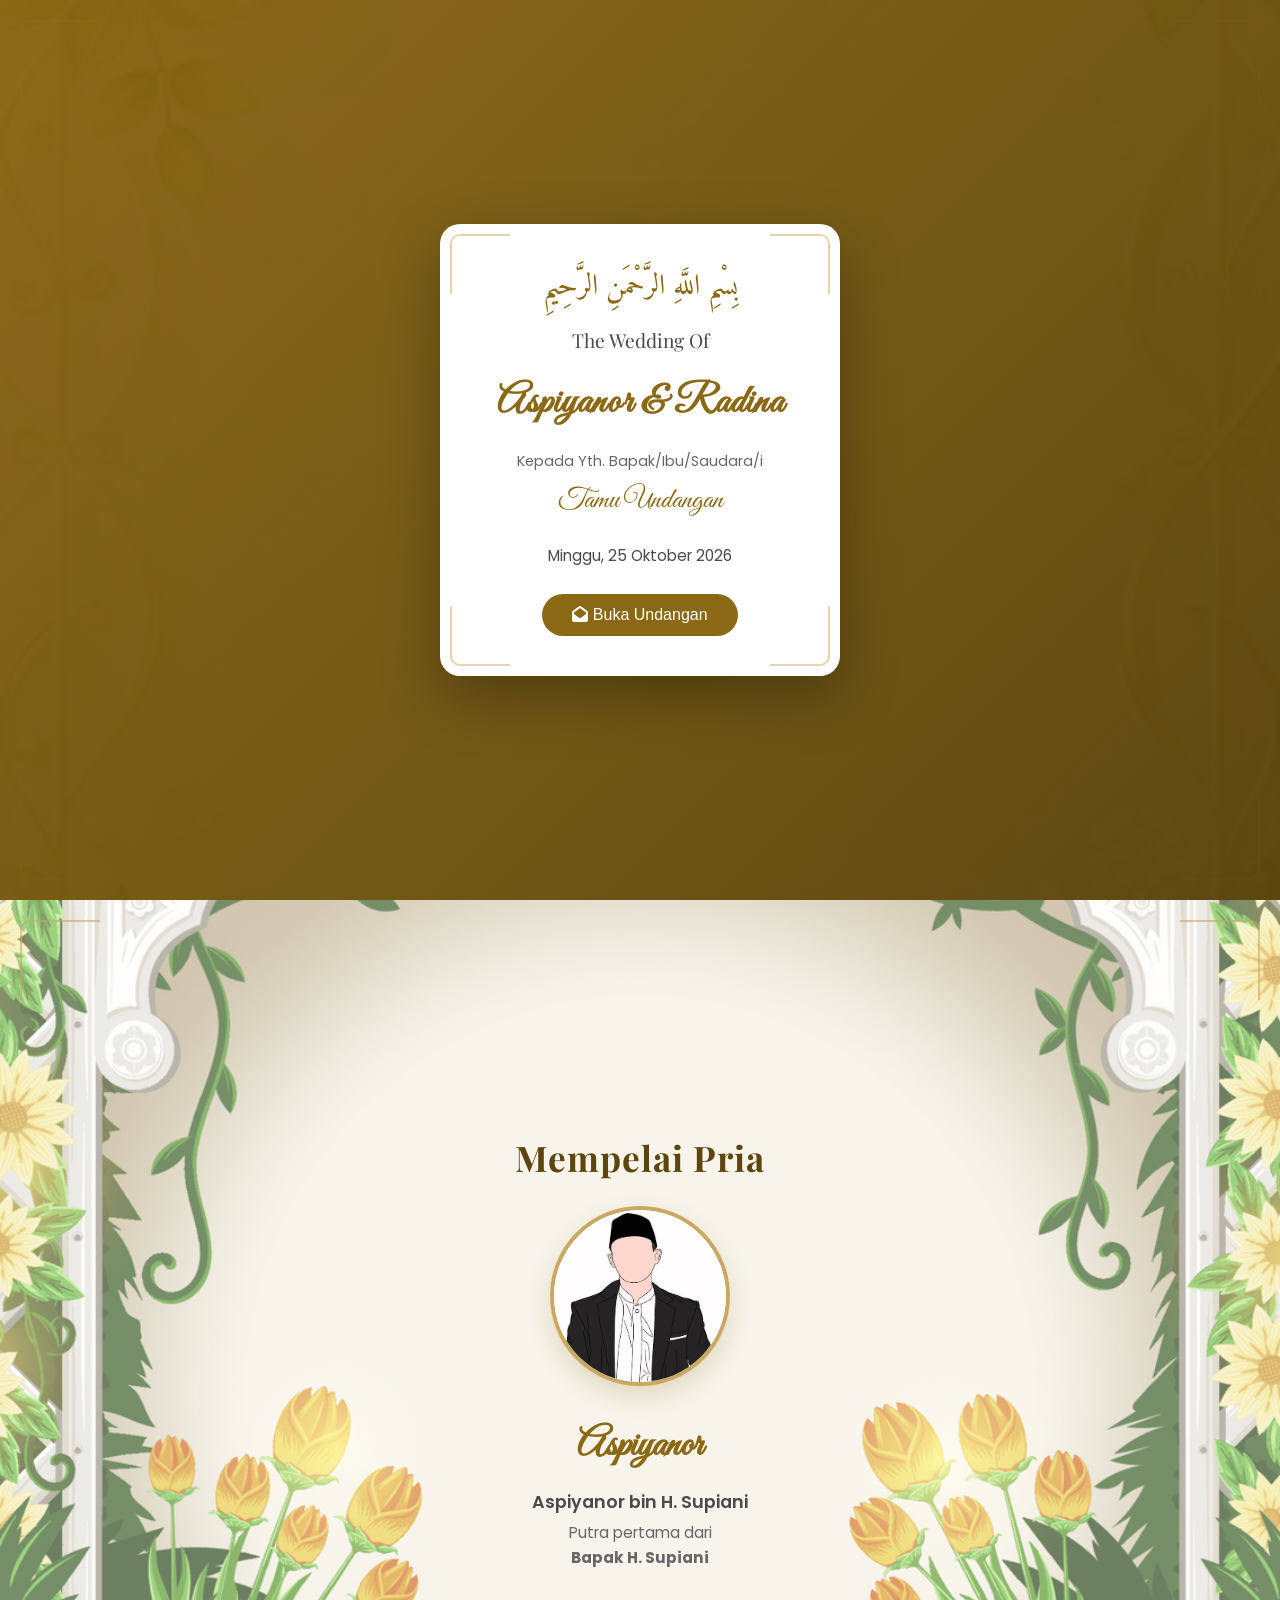
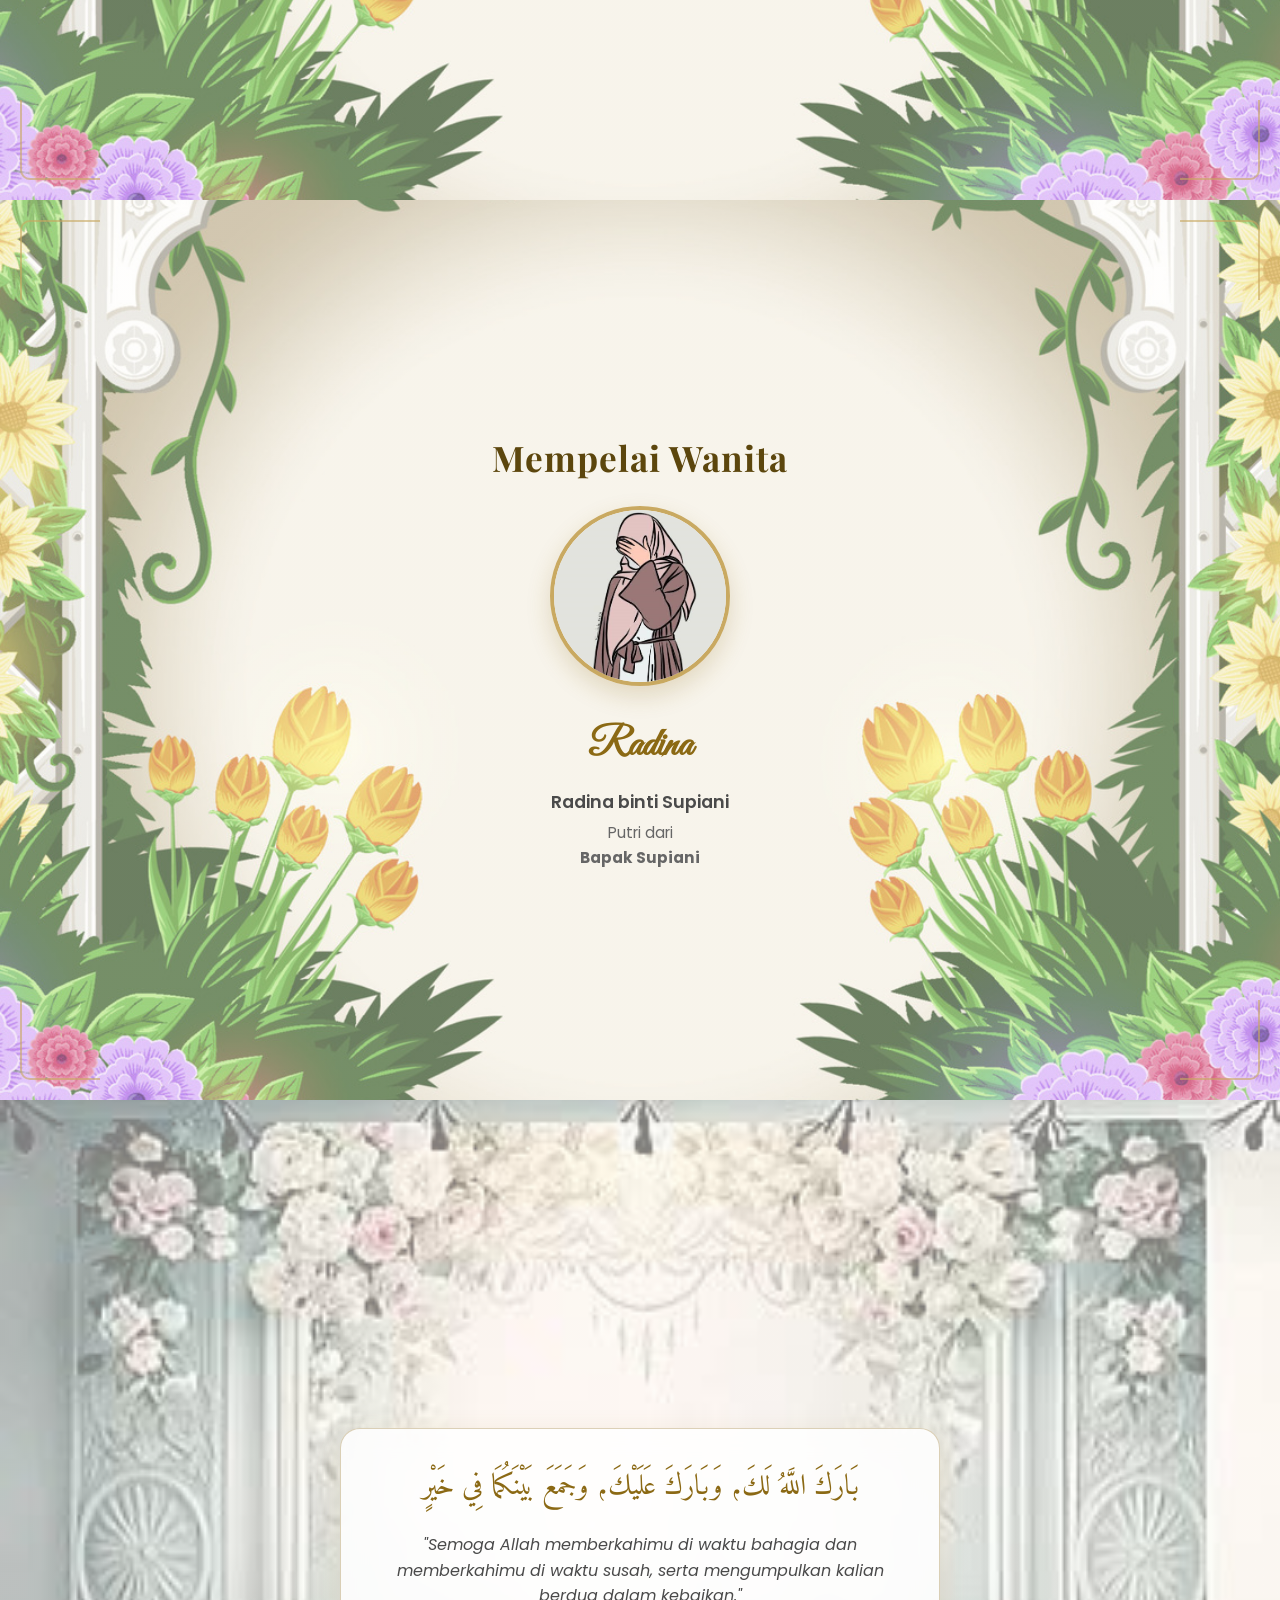
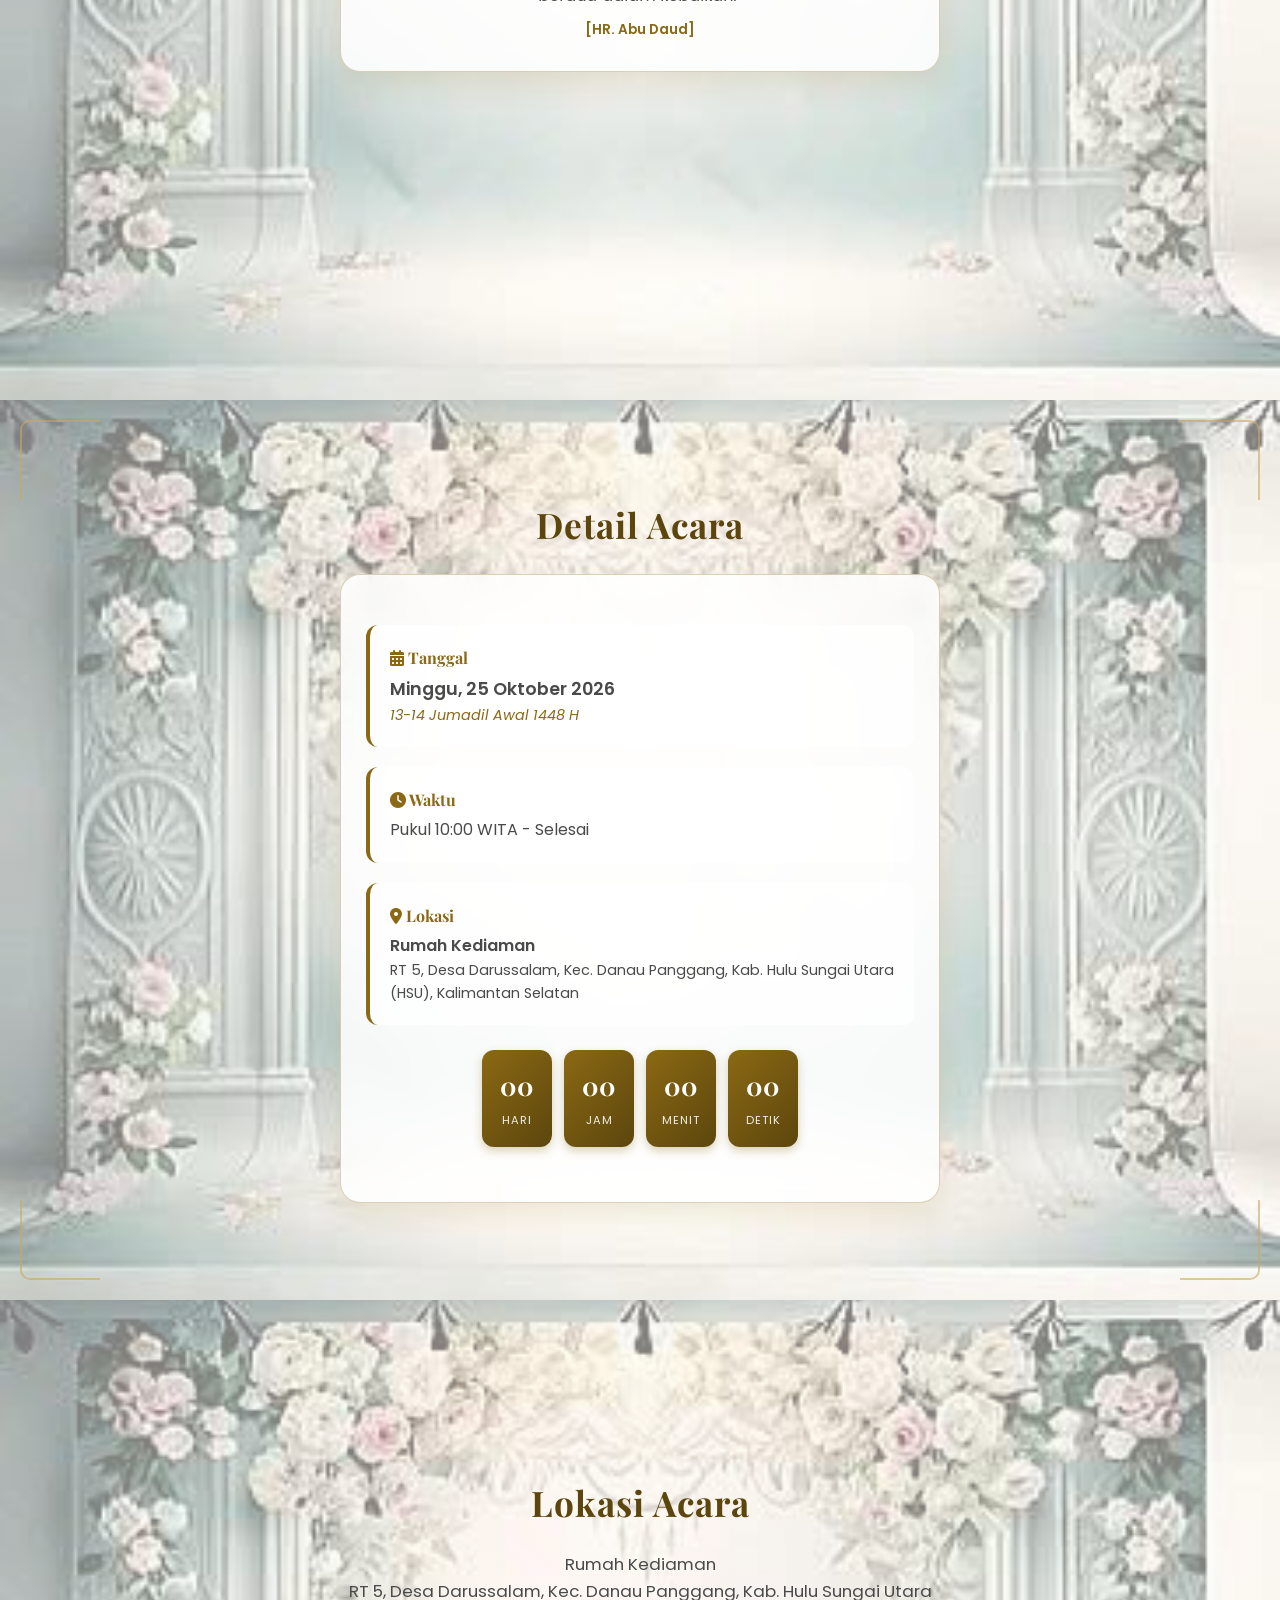
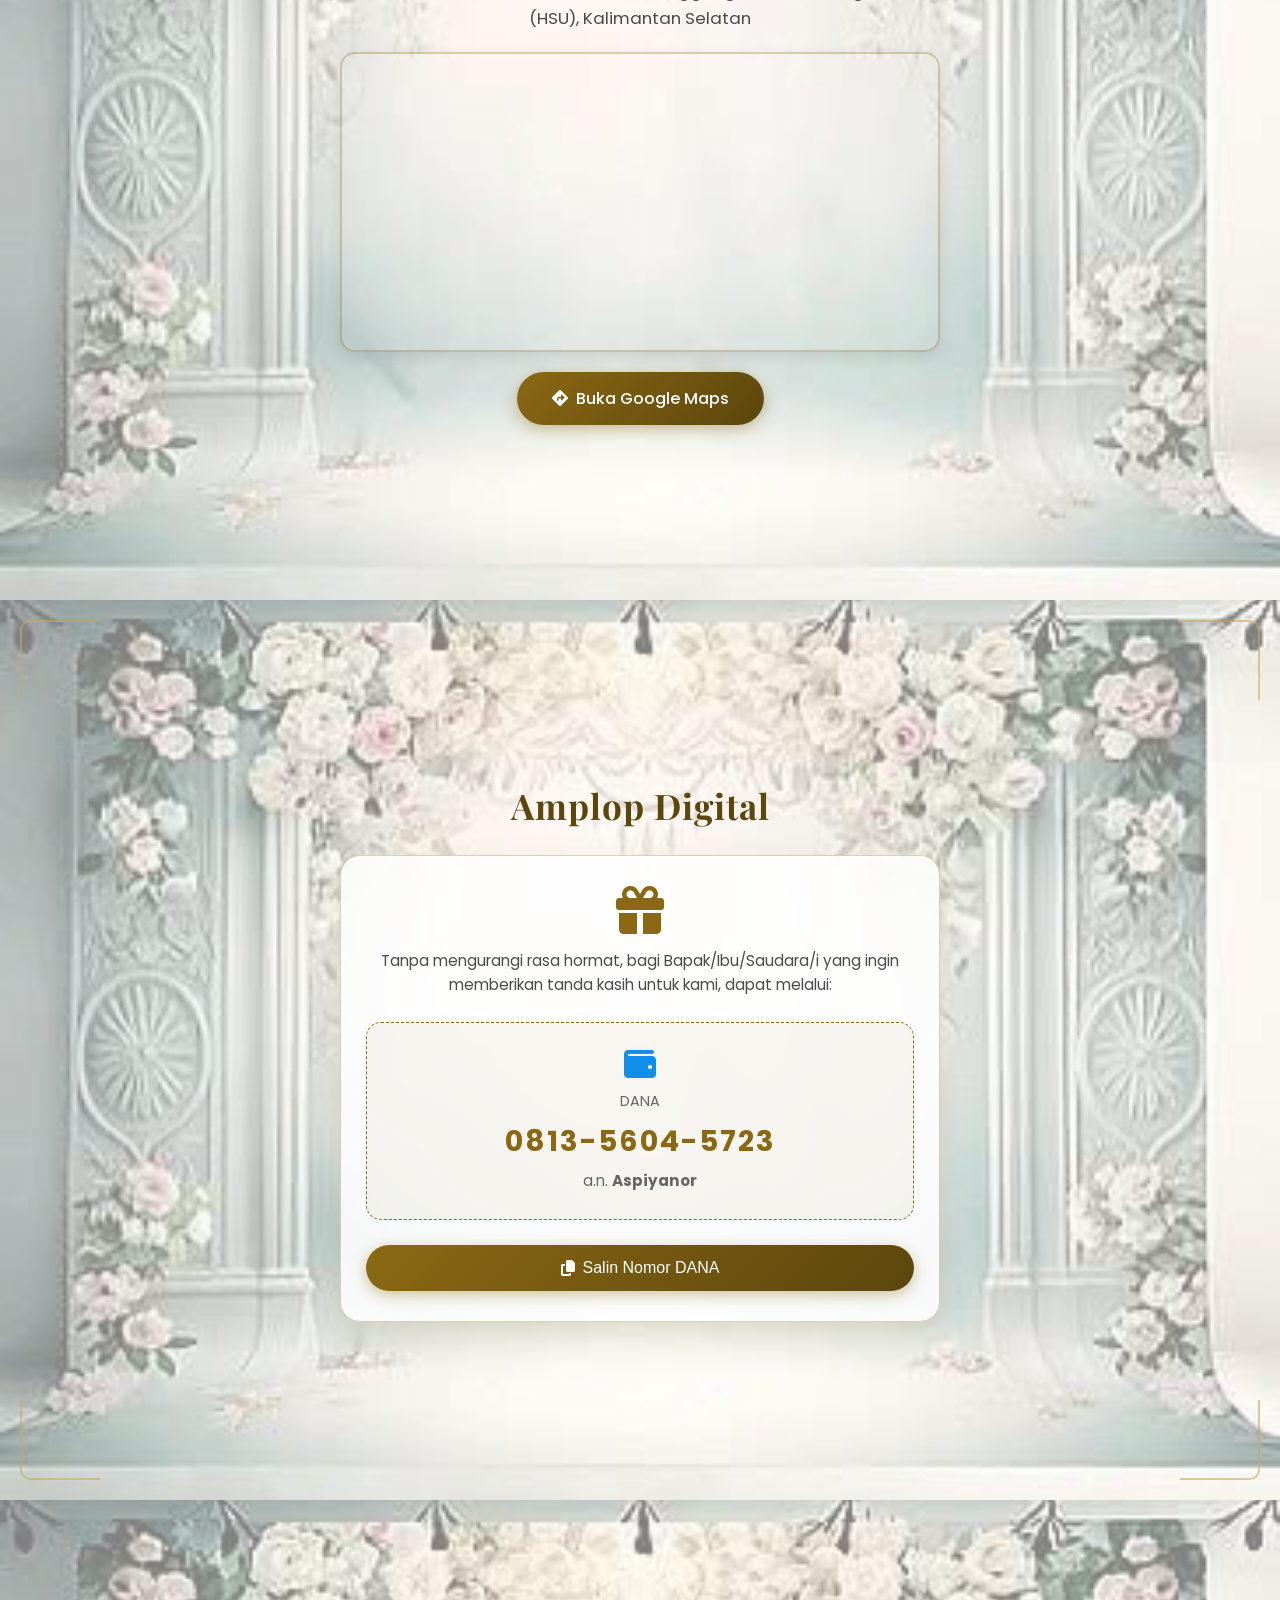
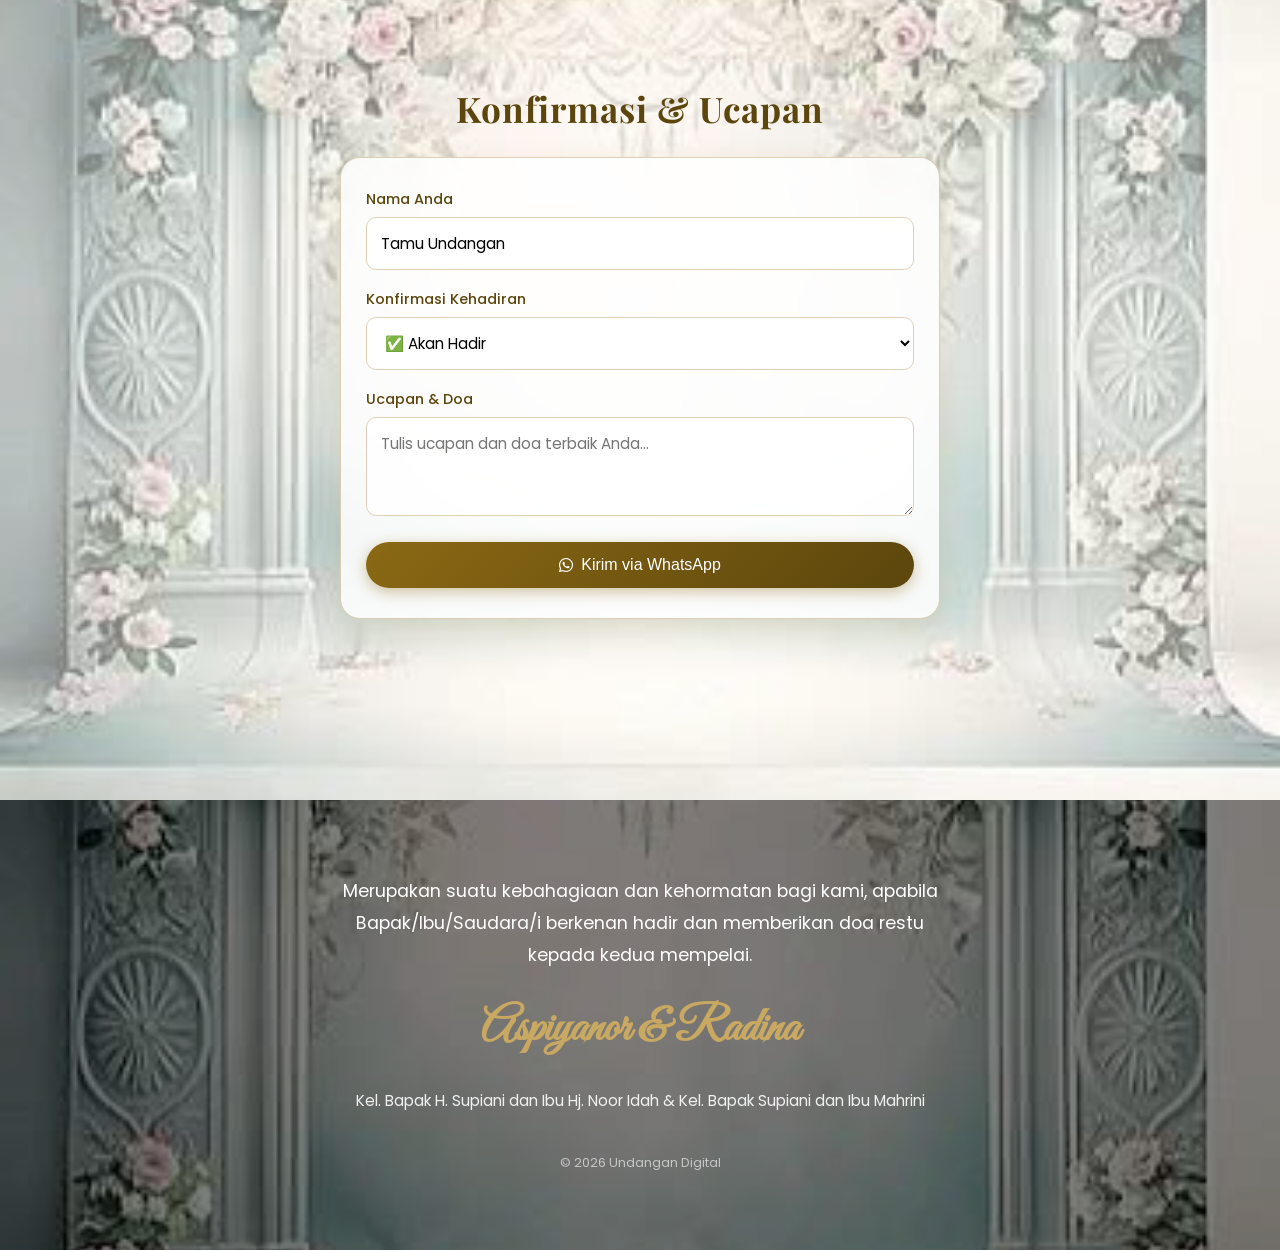
==== index.html @ f8cc0f0d "Update index.html" ====
<!DOCTYPE html>
<html lang="id" class="notranslate" translate="no">
<head>
    <meta charset="UTF-8">
    <meta http-equiv="X-UA-Compatible" content="IE=edge">
    <meta name="viewport" content="width=device-width, initial-scale=1.0, maximum-scale=1.0, user-scalable=0">
    <meta name="color-scheme" content="light only">
    <meta name="format-detection" content="telephone=no">
    <meta name="google" content="notranslate"/>
    <meta name="robots" content="noindex">
    
    <title>Undangan Pernikahan Aspiyanor & Radina</title>
    <meta name="title" content="Undangan Pernikahan Aspiyanor & Radina">
    <meta name="description" content="Tanpa Mengurangi Rasa Hormat. Kami Bermaksud Mengundang Bapak/Ibu/Saudara/i, Pada Acara Pernikahan Kami">
    
    <link rel="preconnect" href="https://fonts.googleapis.com">
    <link rel="preconnect" href="https://fonts.gstatic.com" crossorigin>
    <link href="https://fonts.googleapis.com/css2?family=Great+Vibes&family=Playfair+Display:wght@400;600;700&family=Poppins:wght@300;400;500;600&family=Amiri:wght@400;700&display=swap" rel="stylesheet">
    <link rel="stylesheet" href="https://cdnjs.cloudflare.com/ajax/libs/font-awesome/6.4.0/css/all.min.css">
    <link rel="stylesheet" href="https://cdnjs.cloudflare.com/ajax/libs/animate.css/4.1.1/animate.min.css">

    <style>
        :root {
            --primary: #8B6914; --primary-light: #C9A961; --primary-dark: #5C460D;
            --bg-color: #FDFBF7; --text-color: #4a4a4a; --white: #ffffff;
            --glass-bg: rgba(255, 255, 255, 0.85); --border-gold: rgba(139, 105, 20, 0.3);
            --shadow-md: 0 10px 30px rgba(139, 105, 20, 0.15);
            --font-base: "Poppins", sans-serif; --font-accent: "Great Vibes", cursive;
            --font-heading: "Playfair Display", serif; --font-arabic: "Amiri", serif;
        }

        * { margin: 0; padding: 0; box-sizing: border-box; -webkit-tap-highlight-color: transparent; }
        html { scroll-behavior: smooth; scroll-snap-type: y mandatory; overflow-y: scroll; }
        body { font-family: var(--font-base); color: var(--text-color); background-color: var(--bg-color); line-height: 1.6; overflow-x: hidden; }

        /* Loader */
        #loader { position: fixed; inset: 0; background: var(--bg-color); z-index: 99999; display: flex; justify-content: center; align-items: center; flex-direction: column; transition: opacity 0.5s ease, visibility 0.5s ease; }
        .spinner { width: 50px; height: 50px; border: 3px solid var(--primary-light); border-top-color: var(--primary); border-radius: 50%; animation: spin 1s linear infinite; }
        @keyframes spin { 100% { transform: rotate(360deg); } }

        /* Sections */
        section { scroll-snap-align: start; min-height: 100vh; width: 100%; position: relative; display: flex; flex-direction: column; justify-content: center; align-items: center; padding: 60px 20px; background-size: cover; background-position: center; background-repeat: no-repeat; overflow: hidden; }
        .frame-corner { position: absolute; width: 80px; height: 80px; z-index: 1; pointer-events: none; border: 2px solid var(--primary-light); opacity: 0.6; }
        .frame-tl { top: 20px; left: 20px; border-right: none; border-bottom: none; border-radius: 10px 0 0 0; }
        .frame-tr { top: 20px; right: 20px; border-left: none; border-bottom: none; border-radius: 0 10px 0 0; }
        .frame-bl { bottom: 20px; left: 20px; border-right: none; border-top: none; border-radius: 0 0 0 10px; }
        .frame-br { bottom: 20px; right: 20px; border-left: none; border-top: none; border-radius: 0 0 10px 0; }

        .content-wrapper { max-width: 600px; width: 100%; text-align: center; z-index: 2; position: relative; }
        .font-accent { font-family: var(--font-accent); }
        .font-arabic { font-family: var(--font-arabic); direction: rtl; line-height: 2; }
        h1 { font-family: var(--font-accent); font-size: 3.5rem; color: var(--primary); line-height: 1.2; margin: 10px 0; }
        h2 { font-family: var(--font-heading); font-size: 2.2rem; color: var(--primary-dark); margin-bottom: 20px; letter-spacing: 1px; }
        h3 { font-family: var(--font-accent); font-size: 2.5rem; color: var(--primary); margin-bottom: 10px; }

        /* Cover dengan overlay lebih transparan agar background terlihat jelas */
        #cover { 
            background: linear-gradient(rgba(0,0,0,0.4), rgba(0,0,0,0.4)), url('https://images.unsplash.com/photo-1519741497674-611481863552?w=1920') center/cover; 
            color: white; 
        }
        #cover h1 { color: var(--white); text-shadow: 0 4px 15px rgba(0,0,0,0.5); }
        #cover h2 { color: var(--primary-light); }
        
        .guest-box { background: rgba(255,255,255,0.2); backdrop-filter: blur(12px); padding: 25px 20px; border-radius: 15px; border: 1px solid rgba(255,255,255,0.4); margin: 30px auto; max-width: 350px; }
        .guest-name { font-family: var(--font-accent); font-size: 2.2rem; color: var(--primary-light); margin-top: 5px; text-shadow: 0 2px 4px rgba(0,0,0,0.3); }
        .btn-gold { background: linear-gradient(135deg, var(--primary) 0%, var(--primary-dark) 100%); color: white; border: none; padding: 14px 35px; border-radius: 50px; font-size: 1rem; font-weight: 500; cursor: pointer; box-shadow: 0 4px 15px rgba(139,105,20,0.4); transition: all 0.3s ease; display: inline-flex; align-items: center; gap: 8px; }
        .btn-gold:hover { transform: translateY(-3px); box-shadow: 0 8px 25px rgba(139,105,20,0.6); filter: brightness(1.1); }

        .luxury-card { background: var(--glass-bg); backdrop-filter: blur(12px); -webkit-backdrop-filter: blur(12px); border: 1px solid var(--border-gold); border-radius: 20px; box-shadow: var(--shadow-md); padding: 30px 25px; text-align: center; }
        .couple-img { width: 180px; height: 180px; border-radius: 50%; object-fit: cover; border: 4px solid var(--primary-light); margin: 0 auto 20px; box-shadow: 0 10px 25px rgba(139,105,20,0.2); animation: float 6s ease-in-out infinite; }
        @keyframes float { 0%, 100% { transform: translateY(0); } 50% { transform: translateY(-10px); } }

        .event-item { margin: 20px 0; padding: 20px; background: rgba(255,255,255,0.7); border-radius: 12px; border-left: 4px solid var(--primary); text-align: left; }
        .map-container { width: 100%; height: 300px; border-radius: 15px; overflow: hidden; margin: 20px 0; box-shadow: 0 5px 15px rgba(0,0,0,0.1); border: 2px solid var(--border-gold); }
        .map-container iframe { width: 100%; height: 100%; border: 0; }

        .form-group { margin-bottom: 18px; text-align: left; }
        .form-group label { display: block; font-size: 0.9rem; margin-bottom: 6px; font-weight: 500; color: var(--primary-dark); }
        .form-group input, .form-group select, .form-group textarea { width: 100%; padding: 14px; border: 1px solid #e0d0b8; border-radius: 10px; font-family: var(--font-base); font-size: 0.95rem; background: rgba(255,255,255,0.8); transition: all 0.3s; }
        .form-group input:focus, .form-group textarea:focus { outline: none; border-color: var(--primary); box-shadow: 0 0 0 3px rgba(139,105,20,0.15); }
        .form-group input[type="file"] { padding: 10px; background: #f9f9f9; font-size: 0.85rem; }

        .music-btn { position: fixed; bottom: 25px; right: 25px; width: 50px; height: 50px; border-radius: 50%; background: var(--primary); color: white; border: 2px solid var(--primary-light); cursor: pointer; font-size: 20px; box-shadow: 0 4px 15px rgba(0,0,0,0.3); z-index: 100; display: none; align-items: center; justify-content: center; }
        .music-btn.playing { animation: spin 4s linear infinite; }

        .countdown { display: flex; justify-content: center; gap: 12px; margin: 25px 0; flex-wrap: wrap; }
        .countdown-item { background: linear-gradient(135deg, var(--primary) 0%, var(--primary-dark) 100%); color: white; padding: 15px 10px; border-radius: 12px; min-width: 70px; box-shadow: 0 4px 10px rgba(139,105,20,0.3); }
        .countdown-item .number { font-size: 1.6rem; font-weight: 700; display: block; font-family: var(--font-heading); }
        .countdown-item .text { font-size: 0.7rem; text-transform: uppercase; letter-spacing: 1px; opacity: 0.9; }

        /* KARTU UNDANGAN PEMBUKA */
        #invitation-card {
            position: fixed; inset: 0; background: linear-gradient(135deg, rgba(139,105,20,0.95), rgba(92,70,13,0.95));
            z-index: 99998; display: flex; justify-content: center; align-items: center; padding: 20px;
            opacity: 1; transition: opacity 0.8s ease, transform 0.8s ease;
        }
        #invitation-card.hidden { opacity: 0; transform: scale(0.9); pointer-events: none; }
        .card-content {
            background: white; padding: 40px 30px; border-radius: 20px; max-width: 400px; width: 100%;
            box-shadow: 0 20px 60px rgba(0,0,0,0.3); text-align: center; position: relative;
            animation: cardSlideIn 0.8s ease;
        }
        @keyframes cardSlideIn { from { transform: translateY(50px); opacity: 0; } to { transform: translateY(0); opacity: 1; } }
        .card-ornament { position: absolute; width: 60px; height: 60px; border: 2px solid var(--primary-light); opacity: 0.5; }
        .card-ornament.tl { top: 10px; left: 10px; border-right: none; border-bottom: none; border-radius: 10px 0 0 0; }
        .card-ornament.tr { top: 10px; right: 10px; border-left: none; border-bottom: none; border-radius: 0 10px 0 0; }
        .card-ornament.bl { bottom: 10px; left: 10px; border-right: none; border-top: none; border-radius: 0 0 0 10px; }
        .card-ornament.br { bottom: 10px; right: 10px; border-left: none; border-top: none; border-radius: 0 0 10px 0; }
        .card-bismillah { font-family: var(--font-arabic); font-size: 1.8rem; color: var(--primary); margin-bottom: 15px; }
        .card-title { font-family: var(--font-heading); font-size: 1.2rem; color: var(--text-color); margin-bottom: 10px; }
        .card-couple { font-family: var(--font-accent); font-size: 2.5rem; color: var(--primary); margin: 15px 0; }
        .card-guest-label { font-size: 0.9rem; color: #666; margin-bottom: 5px; }
        .card-guest-name { font-family: var(--font-accent); font-size: 1.8rem; color: var(--primary); margin-bottom: 20px; }
        .card-date { font-size: 0.95rem; color: var(--text-color); margin-bottom: 25px; }
        .btn-open-card { background: var(--primary); color: white; border: none; padding: 12px 30px; border-radius: 50px; font-size: 1rem; cursor: pointer; transition: 0.3s; }
        .btn-open-card:hover { background: var(--primary-dark); transform: translateY(-2px); }

        /* ADMIN PANEL STYLES */
        #admin-modal, #admin-login-modal { display: none; position: fixed; inset: 0; background: rgba(0,0,0,0.85); z-index: 100000; justify-content: center; align-items: center; padding: 20px; overflow-y: auto; }
        .admin-box { background: white; padding: 30px; border-radius: 20px; width: 100%; max-width: 500px; box-shadow: 0 20px 60px rgba(0,0,0,0.5); max-height: 90vh; overflow-y: auto; }
        .admin-box h2 { text-align: center; color: var(--primary); margin-bottom: 20px; font-size: 1.8rem; }
        .admin-actions { display: flex; gap: 10px; margin-top: 20px; flex-wrap: wrap; }
        .btn-admin { flex: 1; padding: 12px; border: none; border-radius: 10px; font-weight: 600; cursor: pointer; transition: 0.3s; font-size: 0.9rem; }
        .btn-apply { background: var(--primary); color: white; }
        .btn-apply:hover { background: var(--primary-dark); }
        .btn-generate { background: #3498db; color: white; width: 100%; margin-top: 10px; }
        .btn-generate:hover { background: #2980b9; }
        .btn-close-admin { background: #e74c3c; color: white; }
        #config-output { width: 100%; height: 150px; margin-top: 15px; font-family: monospace; font-size: 0.8rem; background: #f4f4f4; padding: 10px; border-radius: 10px; display: none; border: 1px solid #ddd; }
        .secret-trigger { cursor: pointer; user-select: none; }
        .file-hint { font-size: 0.75rem; color: #e74c3c; margin-top: 3px; display: block; }
        .admin-section-title { font-size: 1.1rem; color: var(--primary); font-weight: 600; margin: 25px 0 15px 0; padding-bottom: 8px; border-bottom: 2px solid var(--primary-light); }

        @media (max-width: 768px) {
            h1 { font-size: 2.8rem; } h2 { font-size: 1.8rem; } .couple-img { width: 150px; height: 150px; } .frame-corner { width: 50px; height: 50px; }
            .card-couple { font-size: 2rem; }
        }
    </style>
</head>
<body>

    <div id="loader"><div class="spinner"></div><p style="margin-top: 15px; font-family: var(--font-heading); color: var(--primary); letter-spacing: 2px;">Loading...</p></div>

    <audio id="bg-music" loop></audio>
    <button id="music-btn" class="music-btn" onclick="toggleMusic()"><i class="fas fa-compact-disc"></i></button>

    <!-- KARTU UNDANGAN PEMBUKA -->
    <div id="invitation-card">
        <div class="card-content">
            <div class="card-ornament tl"></div><div class="card-ornament tr"></div>
            <div class="card-ornament bl"></div><div class="card-ornament br"></div>
            
            <div class="card-bismillah">بِسْمِ اللَّهِ الرَّحْمَنِ الرَّحِيمِ</div>
            <p class="card-title">The Wedding Of</p>
            <h2 class="card-couple" id="card-couple-names">Aspiyanor & Radina</h2>
            <p class="card-guest-label">Kepada Yth. Bapak/Ibu/Saudara/i</p>
            <p class="card-guest-name" id="card-guest-name">Tamu Undangan</p>
            <p class="card-date" id="card-date">Sabtu, 25 Oktober 2026</p>
            <button class="btn-open-card" onclick="openFromCard()">
                <i class="fas fa-envelope-open"></i> Buka Undangan
            </button>
        </div>
    </div>

    <!-- COVER -->
    <section id="cover">
        <div class="frame-corner frame-tl"></div><div class="frame-corner frame-tr"></div>
        <div class="frame-corner frame-bl"></div><div class="frame-corner frame-br"></div>
        <div class="content-wrapper animate__animated animate__fadeIn">
            <div class="font-arabic" style="font-size: 2.2rem; margin-bottom: 15px; color: var(--primary-light);">بِسْمِ اللَّهِ الرَّحْمَنِ الرَّحِيمِ</div>
            <p style="letter-spacing: 3px; font-size: 0.85rem; text-transform: uppercase; opacity: 0.9;">The Wedding Of</p>
            <h1 id="display-couple-names">Aspiyanor & Radina</h1>
            <p style="font-size: 1.1rem; margin: 10px 0; font-family: var(--font-heading);" id="display-date">Sabtu, 25 Oktober 2026</p>
            <div class="guest-box animate__animated animate__fadeInUp animate__delay-1s">
                <p style="font-size: 0.9rem; margin-bottom: 5px; opacity: 0.9;">Kepada Yth. Bapak/Ibu/Saudara/i</p>
                <div id="guest-name" class="guest-name">Tamu Undangan</div>
            </div>
            <button class="btn-gold animate__animated animate__fadeInUp animate__delay-2s" onclick="scrollToContent()">
                <i class="fas fa-arrow-down"></i> Lihat Undangan
            </button>
        </div>
    </section>

    <!-- MEMPELAI PRIA -->
    <section id="section-groom">
        <div class="frame-corner frame-tl"></div><div class="frame-corner frame-tr"></div>
        <div class="frame-corner frame-bl"></div><div class="frame-corner frame-br"></div>
        <div class="content-wrapper animate-on-scroll">
            <h2>Mempelai Pria</h2>
            <img src="" alt="Mempelai Pria" class="couple-img" id="img-groom">
            <h3 id="display-groom-name">Aspiyanor</h3>
            <p style="font-weight: 600; font-size: 1.1rem; margin-bottom: 5px;" id="display-groom-full">Aspiyanor bin H. Supiani</p>
            <p style="font-size: 0.95rem; color: #666;">Putra pertama dari<br><strong id="display-groom-parent">Bapak H. Supiani dan Ibu Hj. Noor Idah</strong></p>
        </div>
    </section>

    <!-- MEMPELAI WANITA -->
    <section id="section-bride">
        <div class="frame-corner frame-tl"></div><div class="frame-corner frame-tr"></div>
        <div class="frame-corner frame-bl"></div><div class="frame-corner frame-br"></div>
        <div class="content-wrapper animate-on-scroll">
            <h2>Mempelai Wanita</h2>
            <img src="" alt="Mempelai Wanita" class="couple-img" id="img-bride">
            <h3 id="display-bride-name">Radina</h3>
            <p style="font-weight: 600; font-size: 1.1rem; margin-bottom: 5px;" id="display-bride-full">Radina binti Supiani</p>
            <p style="font-size: 0.95rem; color: #666;">Putri dari<br><strong id="display-bride-parent">Bapak Supiani dan Ibu Mahrini</strong></p>
        </div>
    </section>

    <!-- DOA -->
    <section id="section-prayer">
        <div class="content-wrapper animate-on-scroll">
            <div class="luxury-card">
                <p class="font-arabic" style="font-size: 1.8rem; color: var(--primary); margin-bottom: 15px;">بَارَكَ اللَّهُ لَكَ، وَبَارَكَ عَلَيْكَ، وَجَمَعَ بَيْنَكُمَا فِي خَيْرٍ</p>
                <p style="font-style: italic; font-size: 1rem; color: var(--text-color); margin-bottom: 10px;">"Semoga Allah memberkahimu di waktu bahagia dan memberkahimu di waktu susah, serta mengumpulkan kalian berdua dalam kebaikan."</p>
                <p style="font-size: 0.85rem; color: var(--primary); font-weight: 600;">[HR. Abu Daud]</p>
            </div>
        </div>
    </section>

    <!-- ACARA -->
    <section id="section-event">
        <div class="frame-corner frame-tl"></div><div class="frame-corner frame-tr"></div>
        <div class="frame-corner frame-bl"></div><div class="frame-corner frame-br"></div>
        <div class="content-wrapper animate-on-scroll">
            <h2>Detail Acara</h2>
            <div class="luxury-card">
                <div class="event-item">
                    <h4 style="color: var(--primary); margin-bottom: 5px; font-family: var(--font-heading);"><i class="fas fa-calendar-alt"></i> Tanggal</h4>
                    <p style="font-weight: 600; font-size: 1.1rem;" id="display-event-date">Sabtu, 25 Oktober 2026</p>
                    <p style="font-style: italic; color: var(--primary); font-size: 0.9rem;" id="display-hijriah">13-14 Jumadil Awal 1448 H</p>
                </div>
                <div class="event-item">
                    <h4 style="color: var(--primary); margin-bottom: 5px; font-family: var(--font-heading);"><i class="fas fa-clock"></i> Waktu</h4>
                    <p id="display-time">Pukul 10:00 WITA - Selesai</p>
                </div>
                <div class="event-item">
                    <h4 style="color: var(--primary); margin-bottom: 5px; font-family: var(--font-heading);"><i class="fas fa-map-marker-alt"></i> Lokasi</h4>
                    <p style="font-weight: 600;" id="display-venue">Rumah Kediaman</p>
                    <p style="font-size: 0.9rem;" id="display-address">RT 5, Desa Darussalam, Kec. Danau Panggang, Kab. Hulu Sungai Utara (HSU), Kalimantan Selatan</p>
                </div>
                <div class="countdown">
                    <div class="countdown-item"><span class="number" id="days">00</span><span class="text">Hari</span></div>
                    <div class="countdown-item"><span class="number" id="hours">00</span><span class="text">Jam</span></div>
                    <div class="countdown-item"><span class="number" id="minutes">00</span><span class="text">Menit</span></div>
                    <div class="countdown-item"><span class="number" id="seconds">00</span><span class="text">Detik</span></div>
                </div>
            </div>
        </div>
    </section>

    <!-- PETA -->
    <section id="section-map">
        <div class="content-wrapper animate-on-scroll">
            <h2>Lokasi Acara</h2>
            <p style="margin-bottom: 20px; font-size: 1.05rem;" id="display-map-text">Kediaman Mempelai Pria<br>Desa Darussalam, Danau Panggang, HSU</p>
            <div class="map-container">
                <iframe id="display-map-frame" src="" allowfullscreen="" loading="lazy"></iframe>
            </div>
            <a href="https://maps.app.goo.gl/ddWAUmVubWNCwYcT6" id="display-map-link" target="_blank" class="btn-gold" style="text-decoration: none;">
                <i class="fas fa-directions"></i> Buka Google Maps
            </a>
        </div>
    </section>

    <!-- AMPLOP DIGITAL -->
    <section id="section-dana">
        <div class="frame-corner frame-tl"></div><div class="frame-corner frame-tr"></div>
        <div class="frame-corner frame-bl"></div><div class="frame-corner frame-br"></div>
        <div class="content-wrapper animate-on-scroll">
            <h2>Amplop Digital</h2>
            <div class="luxury-card">
                <i class="fas fa-gift" style="font-size: 3rem; color: var(--primary); margin-bottom: 15px;"></i>
                <p style="margin-bottom: 25px; font-size: 0.95rem; line-height: 1.6;">
                    Tanpa mengurangi rasa hormat, bagi Bapak/Ibu/Saudara/i yang ingin memberikan tanda kasih untuk kami, dapat melalui:
                </p>
                
                <div style="background: rgba(139, 105, 20, 0.05); padding: 25px 20px; border-radius: 15px; border: 1px dashed var(--primary); margin-bottom: 25px;">
                    <i class="fas fa-wallet" style="font-size: 2rem; color: #118EE9; margin-bottom: 10px;"></i>
                    <p style="font-size: 0.9rem; color: #666; margin-bottom: 5px;">DANA</p>
                    <p style="font-size: 1.8rem; font-weight: 700; color: var(--primary); letter-spacing: 2px; margin-bottom: 5px;" id="display-dana-number">0813-5604-5723</p>
                    <p style="font-size: 0.95rem; color: #666;">a.n. <strong id="display-dana-name">Aspiyanor</strong></p>
                </div>

                <button class="btn-gold" onclick="copyDana()" style="width: 100%; justify-content: center;">
                    <i class="fas fa-copy"></i> Salin Nomor DANA
                </button>
            </div>
        </div>
    </section>

    <!-- RSVP -->
    <section id="section-rsvp">
        <div class="content-wrapper animate-on-scroll">
            <h2>Konfirmasi & Ucapan</h2>
            <form id="rsvp-form" onsubmit="sendToWhatsApp(event)" class="luxury-card" style="text-align: left;">
                <div class="form-group">
                    <label>Nama Anda</label>
                    <input type="text" id="rsvp-name" required placeholder="Tulis nama Anda...">
                </div>
                <div class="form-group">
                    <label>Konfirmasi Kehadiran</label>
                    <select id="rsvp-status" required>
                        <option value="Hadir">✅ Akan Hadir</option>
                        <option value="Tidak Hadir">❌ Maaf, Tidak Bisa Hadir</option>
                        <option value="Masih Ragu">🤔 Masih Ragu-ragu</option>
                    </select>
                </div>
                <div class="form-group">
                    <label>Ucapan & Doa</label>
                    <textarea id="rsvp-message" rows="3" required placeholder="Tulis ucapan dan doa terbaik Anda..."></textarea>
                </div>
                <button type="submit" class="btn-gold" style="width: 100%; justify-content: center; border: none;">
                    <i class="fab fa-whatsapp"></i> Kirim via WhatsApp
                </button>
            </form>
        </div>
    </section>

    <!-- FOOTER -->
    <section id="section-footer" style="color: white; min-height: 50vh;">
        <div class="content-wrapper animate-on-scroll">
            <p style="font-size: 1.1rem; margin-bottom: 20px; line-height: 1.8;">Merupakan suatu kebahagiaan dan kehormatan bagi kami, apabila Bapak/Ibu/Saudara/i berkenan hadir dan memberikan doa restu kepada kedua mempelai.</p>
            <h1 style="color: var(--primary-light); margin: 30px 0; font-size: 3rem;" id="footer-couple">Aspiyanor & Radina</h1>
            <p style="font-size: 0.95rem; opacity: 0.9;">Kel. Bapak H. Supiani dan Ibu Hj. Noor Idah & Kel. Bapak Supiani dan Ibu Mahrini</p>
            <p class="secret-trigger" style="font-size: 0.8rem; opacity: 0.6; margin-top: 40px;" onclick="handleSecretClick()" title="Admin Access">
                &copy; 2026 Undangan Digital
            </p>
        </div>
    </section>

    <!-- ADMIN LOGIN MODAL -->
    <div id="admin-login-modal">
        <div class="admin-box" style="max-width: 400px; text-align: center;">
            <h2><i class="fas fa-lock"></i> Admin Access</h2>
            <p style="margin-bottom: 20px; color: #666;">Masukkan password untuk mengelola undangan</p>
            <div class="form-group" style="text-align: left;">
                <input type="password" id="admin-password-input" placeholder="Password Admin" onkeypress="if(event.key==='Enter') verifyAdminPassword()">
            </div>
            <p id="login-error" style="color: #e74c3c; font-size: 0.9rem; margin-bottom: 15px; min-height: 20px;"></p>
            <div style="display: flex; gap: 10px;">
                <button class="btn-admin btn-apply" style="flex:1;" onclick="verifyAdminPassword()">Masuk</button>
                <button class="btn-admin btn-close-admin" style="flex:1;" onclick="closeAdminLogin()">Batal</button>
            </div>
        </div>
    </div>

    <!-- ADMIN PANEL MODAL -->
    <div id="admin-modal">
        <div class="admin-box">
            <h2><i class="fas fa-cog"></i> Control Panel</h2>
            
            <div class="form-group">
                <label>Nama Mempelai (Contoh: Aspiyanor & Radina)</label>
                <input type="text" id="adm-couple-names">
            </div>
            <div class="form-group">
                <label>Tanggal Acara</label>
                <input type="text" id="adm-date">
            </div>
            <div class="form-group">
                <label>Tanggal Hijriah</label>
                <input type="text" id="adm-hijriah">
            </div>
            <div class="form-group">
                <label>Waktu Acara</label>
                <input type="text" id="adm-time">
            </div>
            <div class="form-group">
                <label>Nama Tempat</label>
                <input type="text" id="adm-venue">
            </div>
            <div class="form-group">
                <label>Alamat Lengkap</label>
                <textarea id="adm-address" rows="2"></textarea>
            </div>
            <div class="form-group">
                <label>Link Google Maps</label>
                <input type="url" id="adm-maps-link" value="https://maps.app.goo.gl/ddWAUmVubWNCwYcT6">
            </div>
            <div class="form-group">
                <label>Nomor DANA (Angka Saja)</label>
                <input type="text" id="adm-dana-number" placeholder="081356045723">
            </div>
            <div class="form-group">
                <label>Atas Nama (Pemilik Rekening)</label>
                <input type="text" id="adm-dana-name" placeholder="Aspiyanor">
            </div>
            <div class="form-group">
                <label>Nomor WhatsApp (Format: 628...)</label>
                <input type="text" id="adm-wa">
            </div>
            
            <!-- UPLOAD MUSIK -->
            <div class="form-group">
                <label>Upload Musik (.mp3, Max 1MB)</label>
                <input type="file" id="adm-music-file" accept="audio/*" onchange="handleFileUpload(this, 'music')">
                <span class="file-hint">*Atau gunakan link URL di bawah jika file besar</span>
                <input type="url" id="adm-music" placeholder="Link URL musik (jika tidak upload)" style="margin-top: 8px;">
            </div>
            
            <!-- UPLOAD FOTO MEMPELAI PRIA -->
            <div class="form-group">
                <label>Upload Foto Mempelai Pria (Max 500KB)</label>
                <input type="file" id="adm-groom-file" accept="image/*" onchange="handleFileUpload(this, 'groom')">
                <span class="file-hint">*Atau gunakan link URL di bawah jika file besar</span>
                <input type="url" id="adm-groom-photo" placeholder="Link URL foto pria" style="margin-top: 8px;">
            </div>
            
            <!-- UPLOAD FOTO MEMPELAI WANITA -->
            <div class="form-group">
                <label>Upload Foto Mempelai Wanita (Max 500KB)</label>
                <input type="file" id="adm-bride-file" accept="image/*" onchange="handleFileUpload(this, 'bride')">
                <span class="file-hint">*Atau gunakan link URL di bawah jika file besar</span>
                <input type="url" id="adm-bride-photo" placeholder="Link URL foto wanita" style="margin-top: 8px;">
            </div>
            
            <!-- UPLOAD 3 BACKGROUND UTAMA -->
            <h3 class="admin-section-title"><i class="fas fa-image"></i> Latar Belakang (3 Foto Utama)</h3>
            <p style="font-size: 0.8rem; color: #666; margin-bottom: 15px;">Upload 3 foto berbeda untuk latar belakang section utama. Overlay dibuat transparan agar foto terlihat jelas.</p>
            
            <div class="form-group">
                <label>📸 Background 1: Cover (Halaman Depan)</label>
                <input type="file" id="adm-bg-cover" accept="image/*" onchange="handleBgUpload(this, 'cover')">
                <span class="file-hint">*Maksimal 500KB. Overlay: 40% gelap agar teks tetap terbaca</span>
                <input type="url" id="adm-bg-cover-url" placeholder="Atau link URL background cover" style="margin-top: 8px;">
            </div>
            
            <div class="form-group">
                <label>📸 Background 2: Mempelai (Pria & Wanita)</label>
                <input type="file" id="adm-bg-couple" accept="image/*" onchange="handleBgUpload(this, 'couple')">
                <span class="file-hint">*Maksimal 500KB. Overlay: 30% terang agar foto mempelai menonjol</span>
                <input type="url" id="adm-bg-couple-url" placeholder="Atau link URL background mempelai" style="margin-top: 8px;">
            </div>
            
            <div class="form-group">
                <label>📸 Background 3: Acara & Lainnya (Doa, Peta, Amplop, Footer)</label>
                <input type="file" id="adm-bg-event" accept="image/*" onchange="handleBgUpload(this, 'event')">
                <span class="file-hint">*Maksimal 500KB. Overlay: 50% untuk keseimbangan</span>
                <input type="url" id="adm-bg-event-url" placeholder="Atau link URL background acara" style="margin-top: 8px;">
            </div>
            
            <div class="form-group">
                <label>Warna Tema Utama (Hex Code)</label>
                <input type="color" id="adm-color" style="height: 50px; padding: 5px;">
            </div>

            <div class="admin-actions">
                <button class="btn-admin btn-apply" onclick="applyAdminSettings()"><i class="fas fa-eye"></i> Terapkan Sementara</button>
                <button class="btn-admin btn-close-admin" onclick="closeAdminPanel()"><i class="fas fa-times"></i> Tutup</button>
            </div>
            
            <button class="btn-admin btn-generate" onclick="generateConfig()"><i class="fas fa-code"></i> Generate Kode Permanen</button>
            <textarea id="config-output" readonly placeholder="Kode konfigurasi akan muncul di sini..."></textarea>
            <button class="btn-admin btn-apply" id="btn-copy-config" style="width: 100%; margin-top: 10px; display: none; background: #27ae60;" onclick="copyConfig()">
                <i class="fas fa-copy"></i> Salin Kode di Atas
            </button>
            <p style="font-size: 0.75rem; color: #666; margin-top: 10px; text-align: center;">
                *Setelah menyalin kode, buka file index.html di GitHub, cari bagian "let CONFIG =", ganti dengan kode baru, lalu Commit.
            </p>
        </div>
    </div>

    <script>
        // ==========================================
        // 1. KONFIGURASI PUSAT
        // ==========================================
        let CONFIG = {
            coupleNames: "Aspiyanor & Radina",
            date: "Minggu, 25 Oktober 2026",
            hijriah: "13-14 Jumadil Awal 1448 H",
            time: "Pukul 10:00 WITA - Selesai",
            venue: "Rumah Kediaman",
            address: "RT 5, Desa Darussalam, Kec. Danau Panggang, Kab. Hulu Sungai Utara (HSU), Kalimantan Selatan",
            mapsLink: "https://maps.app.goo.gl/oLU4BVFMNVk61oJ97",
            mapsEmbed: "https://www.google.com/maps?q=-2.4629993,115.1180295&output=embed",
            "danaNumber": "081356045723",
    "danaName": "Aspiyanor",
    "waNumber": "6281356045723",
    "musicUrl": "[data-uri]",
    "themeColor": "#8b6914",
    "adminPassword": "admin123",
    "groom": {
        "name": "Aspiyanor",
        "full": "Aspiyanor bin H. Supiani",
        "parent": "Bapak H. Supiani",
        "photo": "[data-uri]"
    },
    "bride": {
        "name": "Radina",
        "full": "Radina binti Supiani",
        "parent": "Bapak Supiani",
        "photo": "[data-uri]"
    },
    "backgrounds": {
        "cover": "[data-uri]",
        "couple": "[data-uri]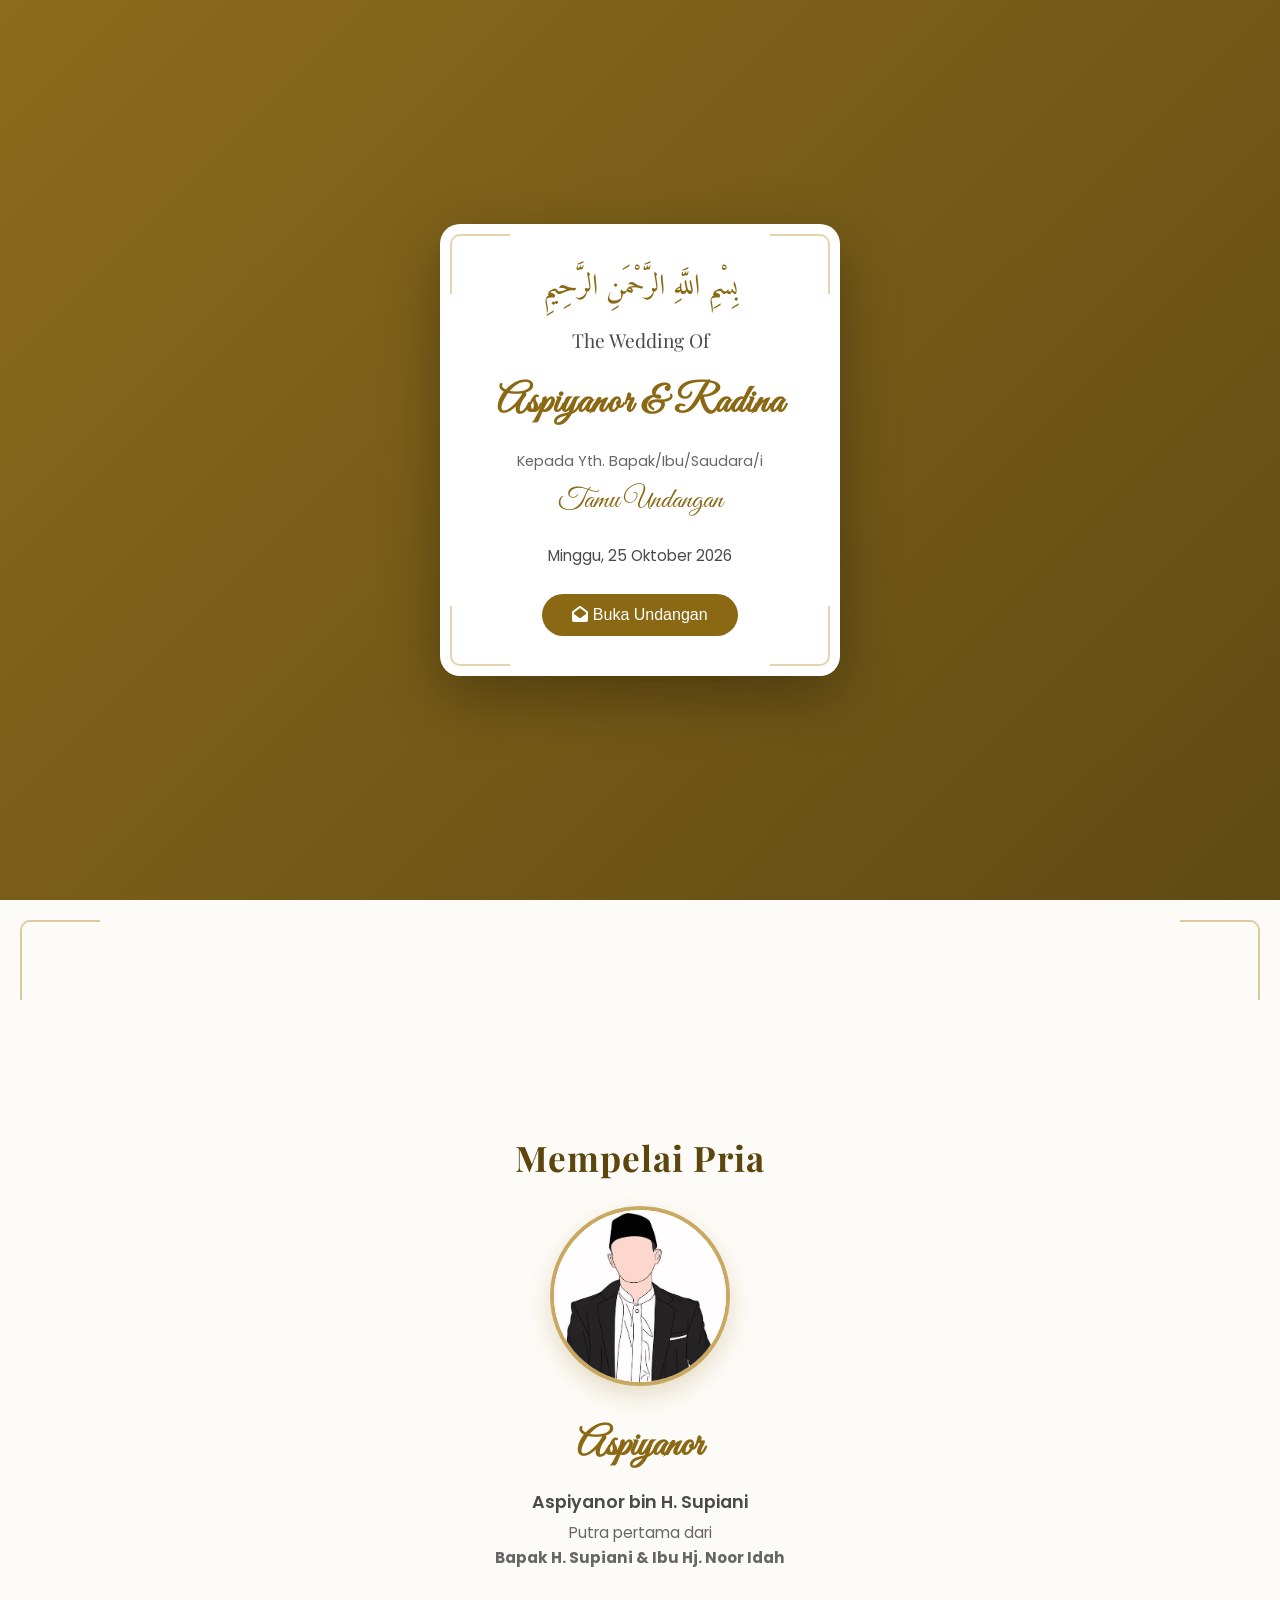
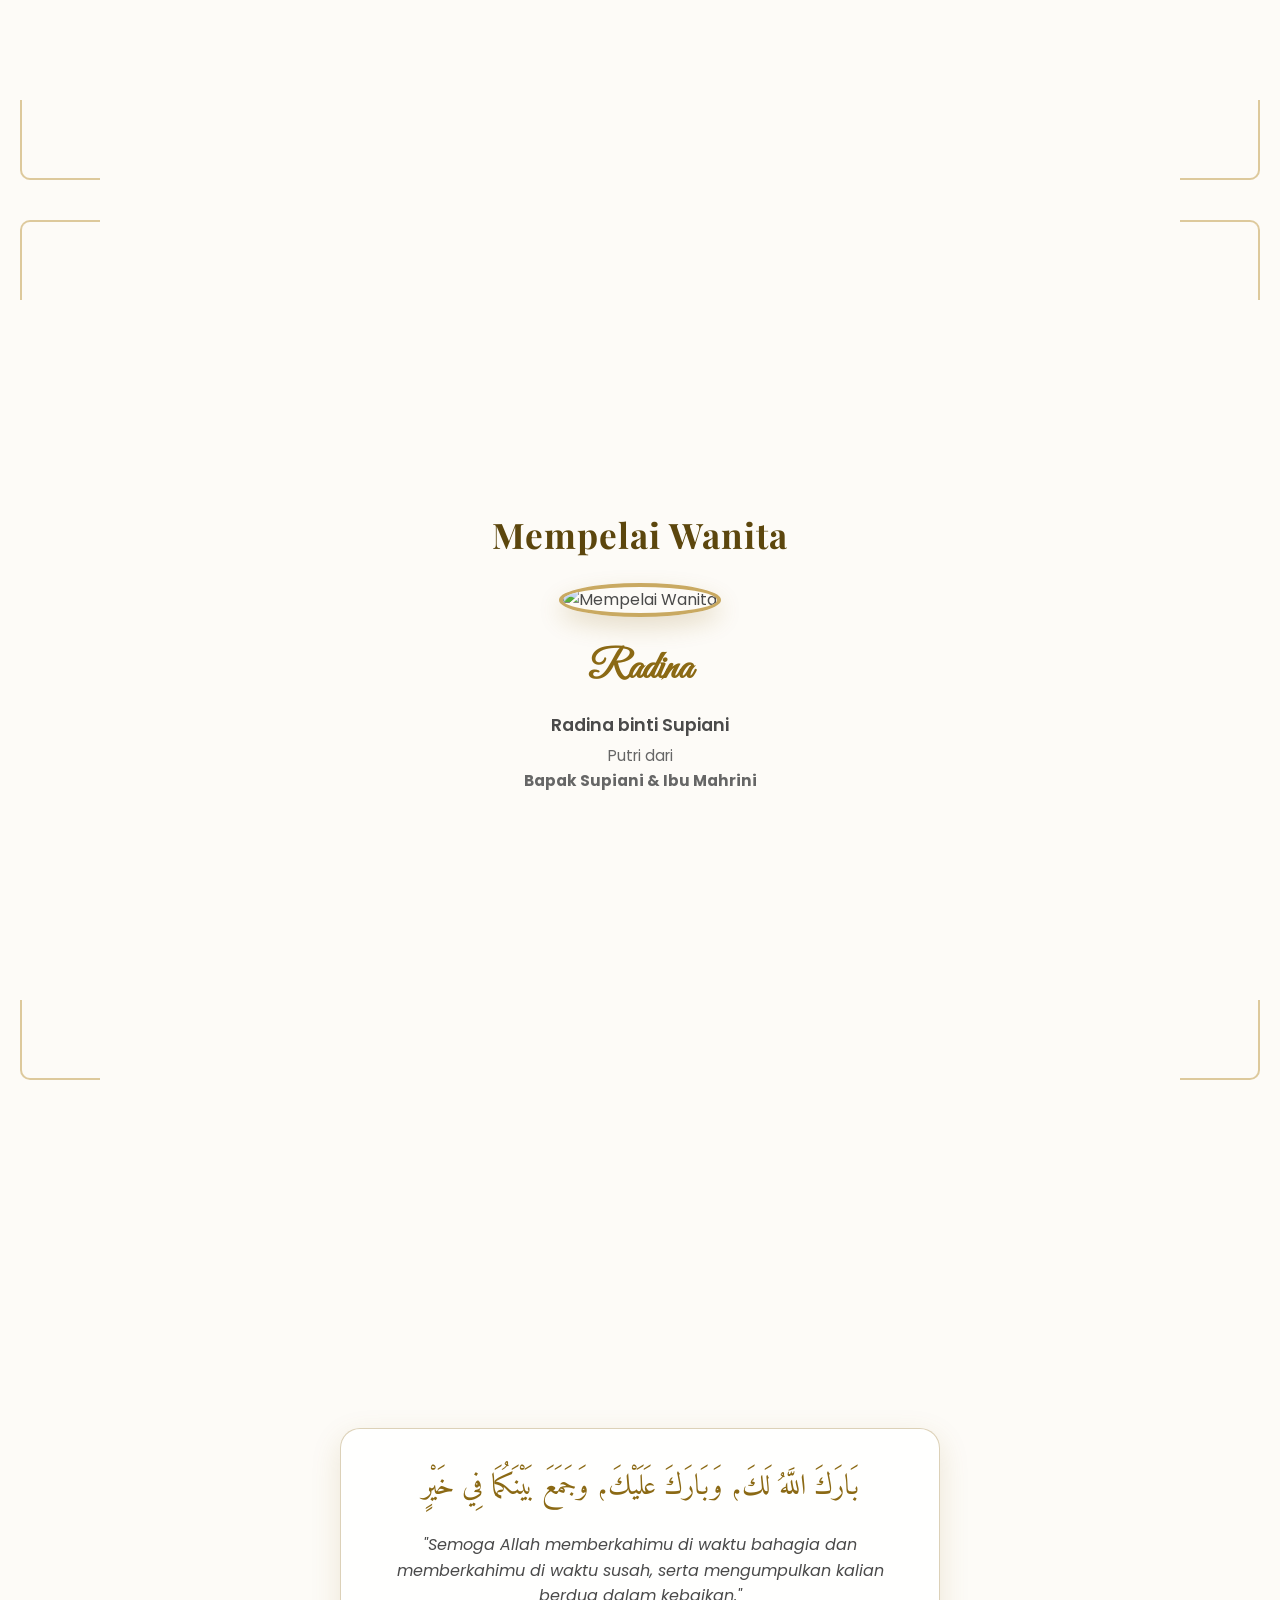
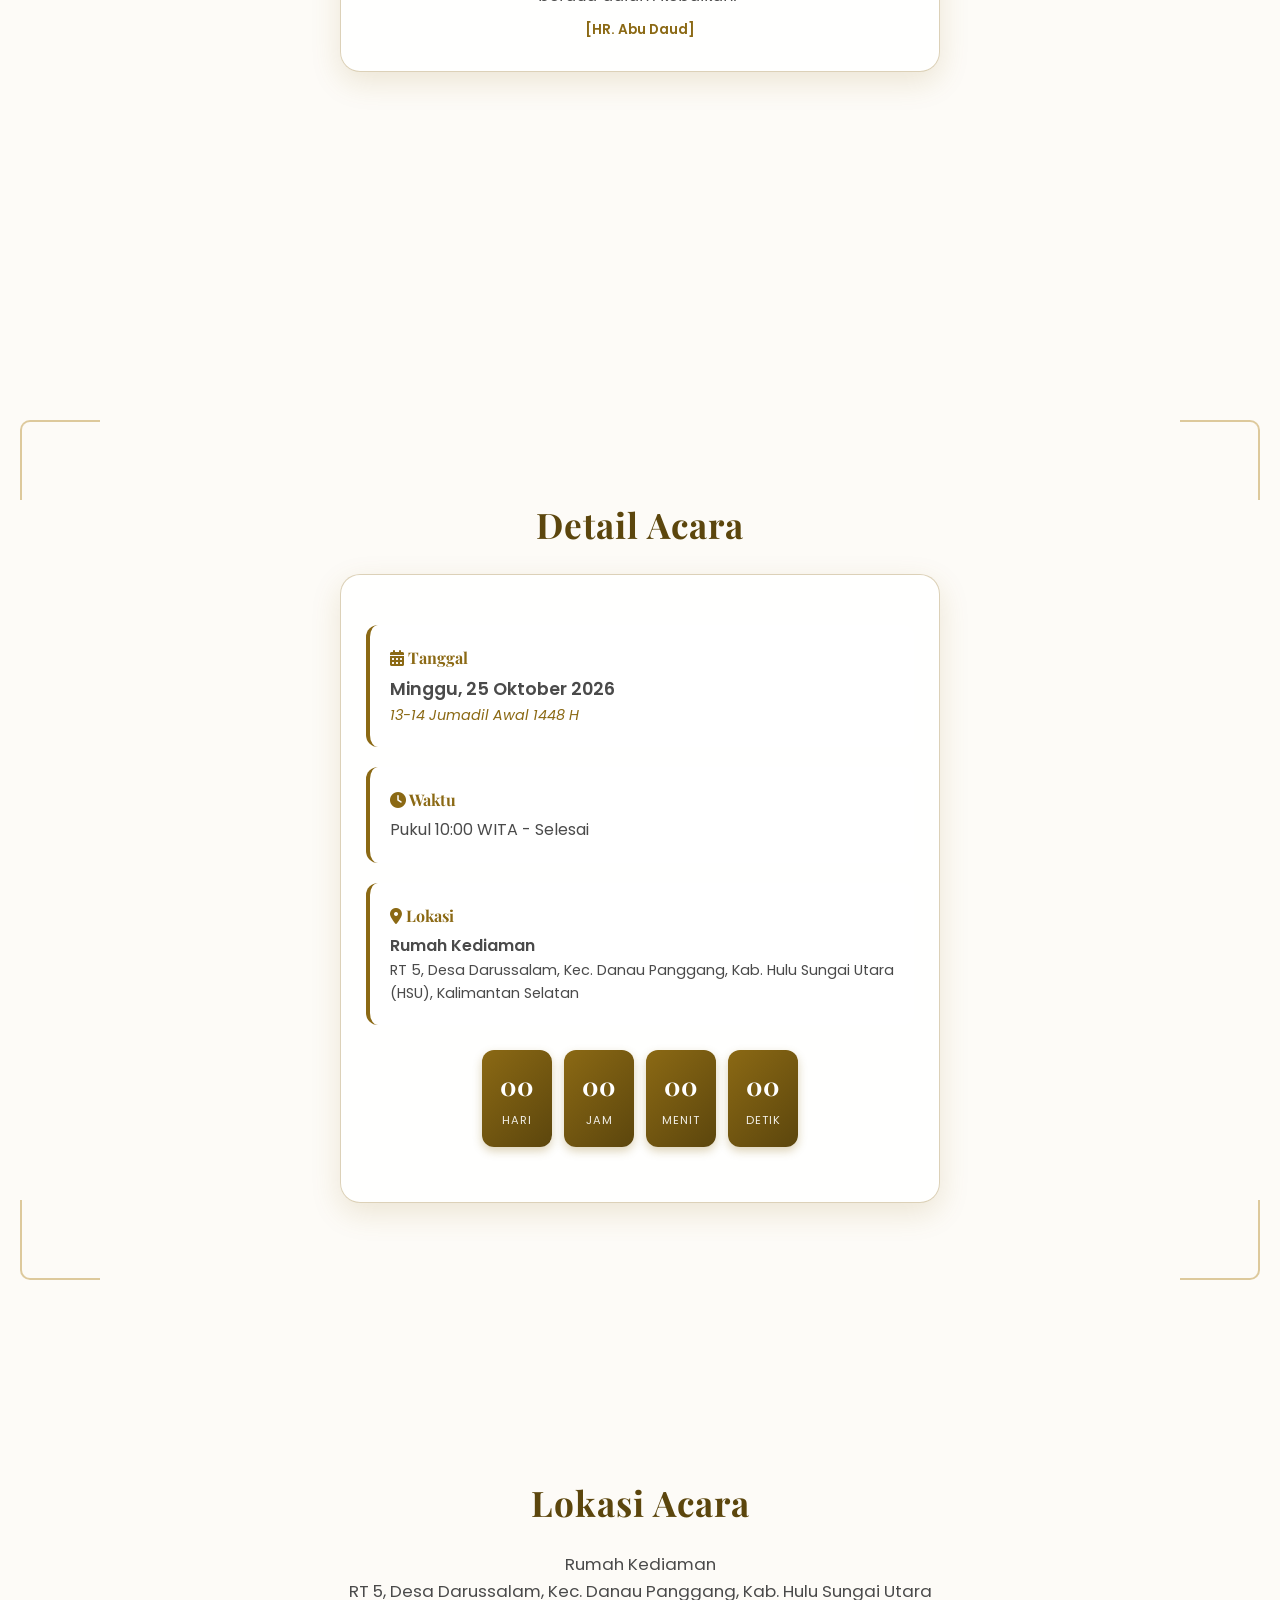
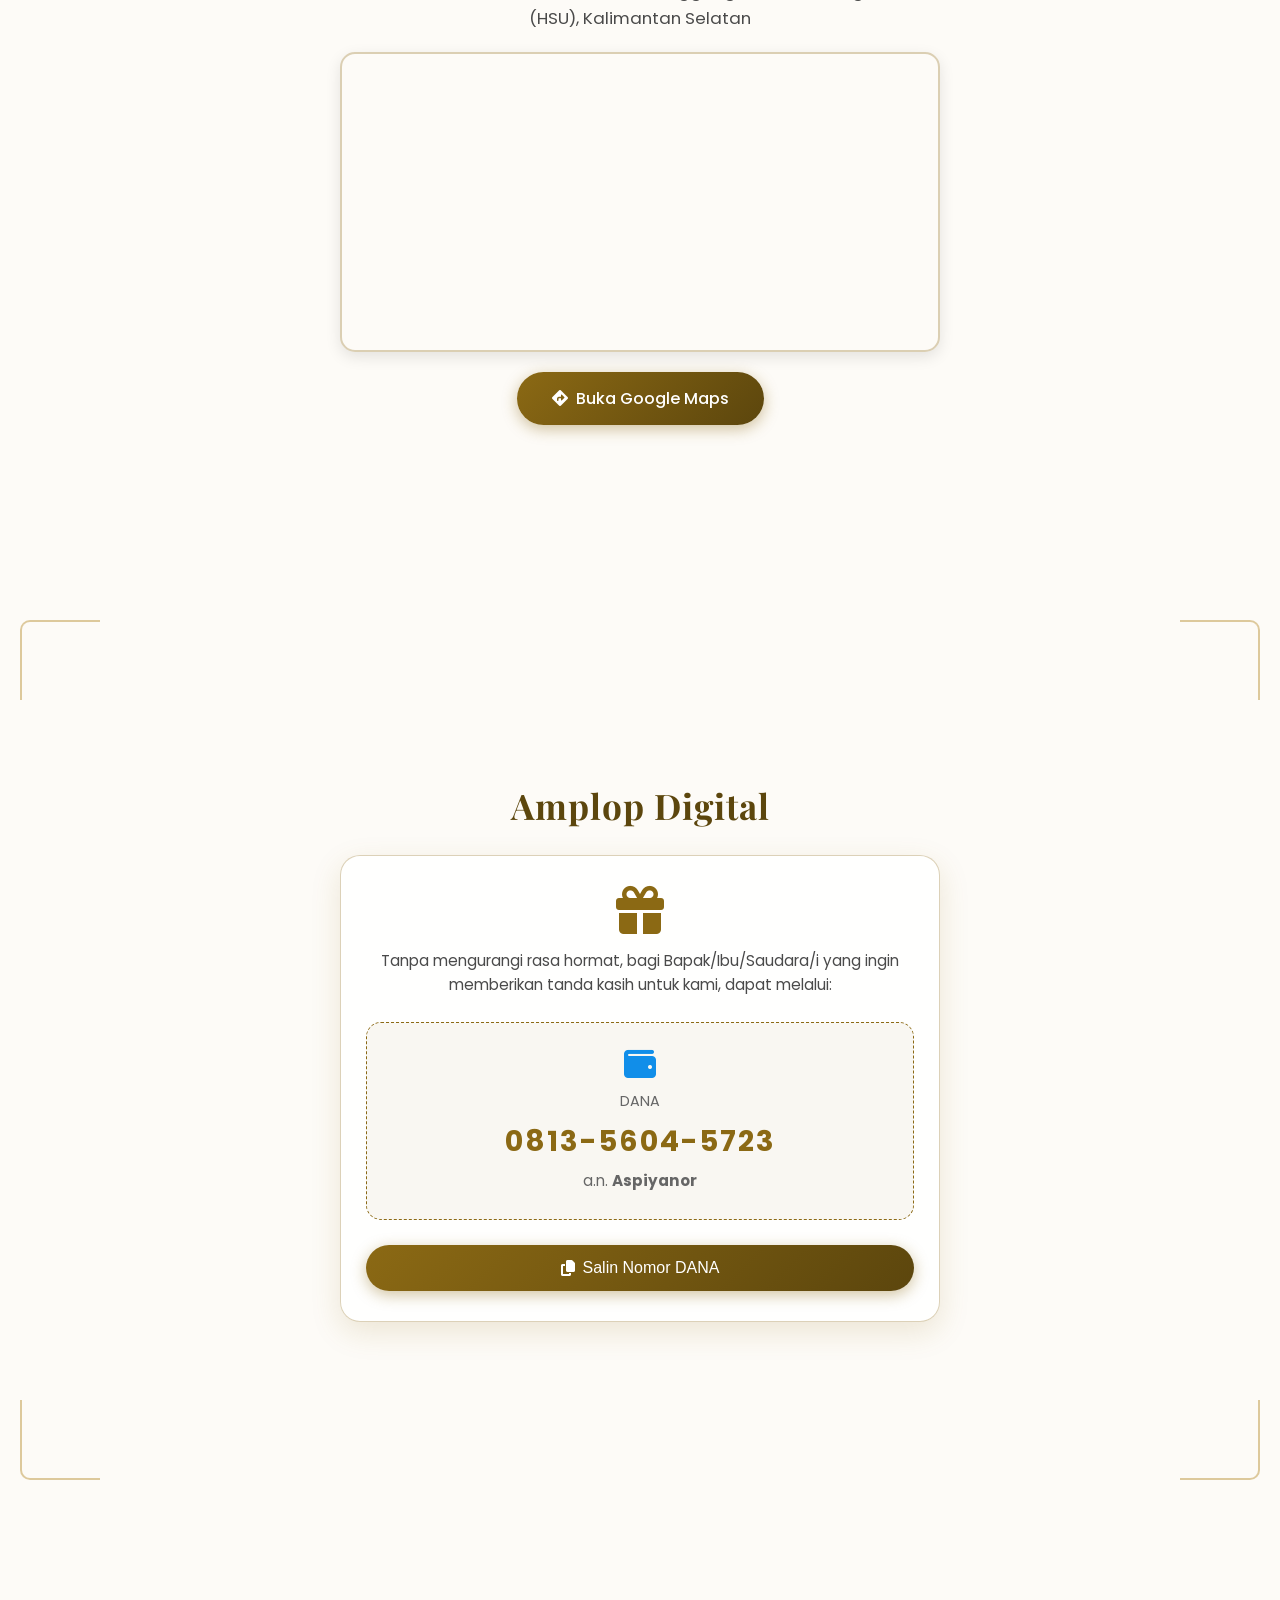
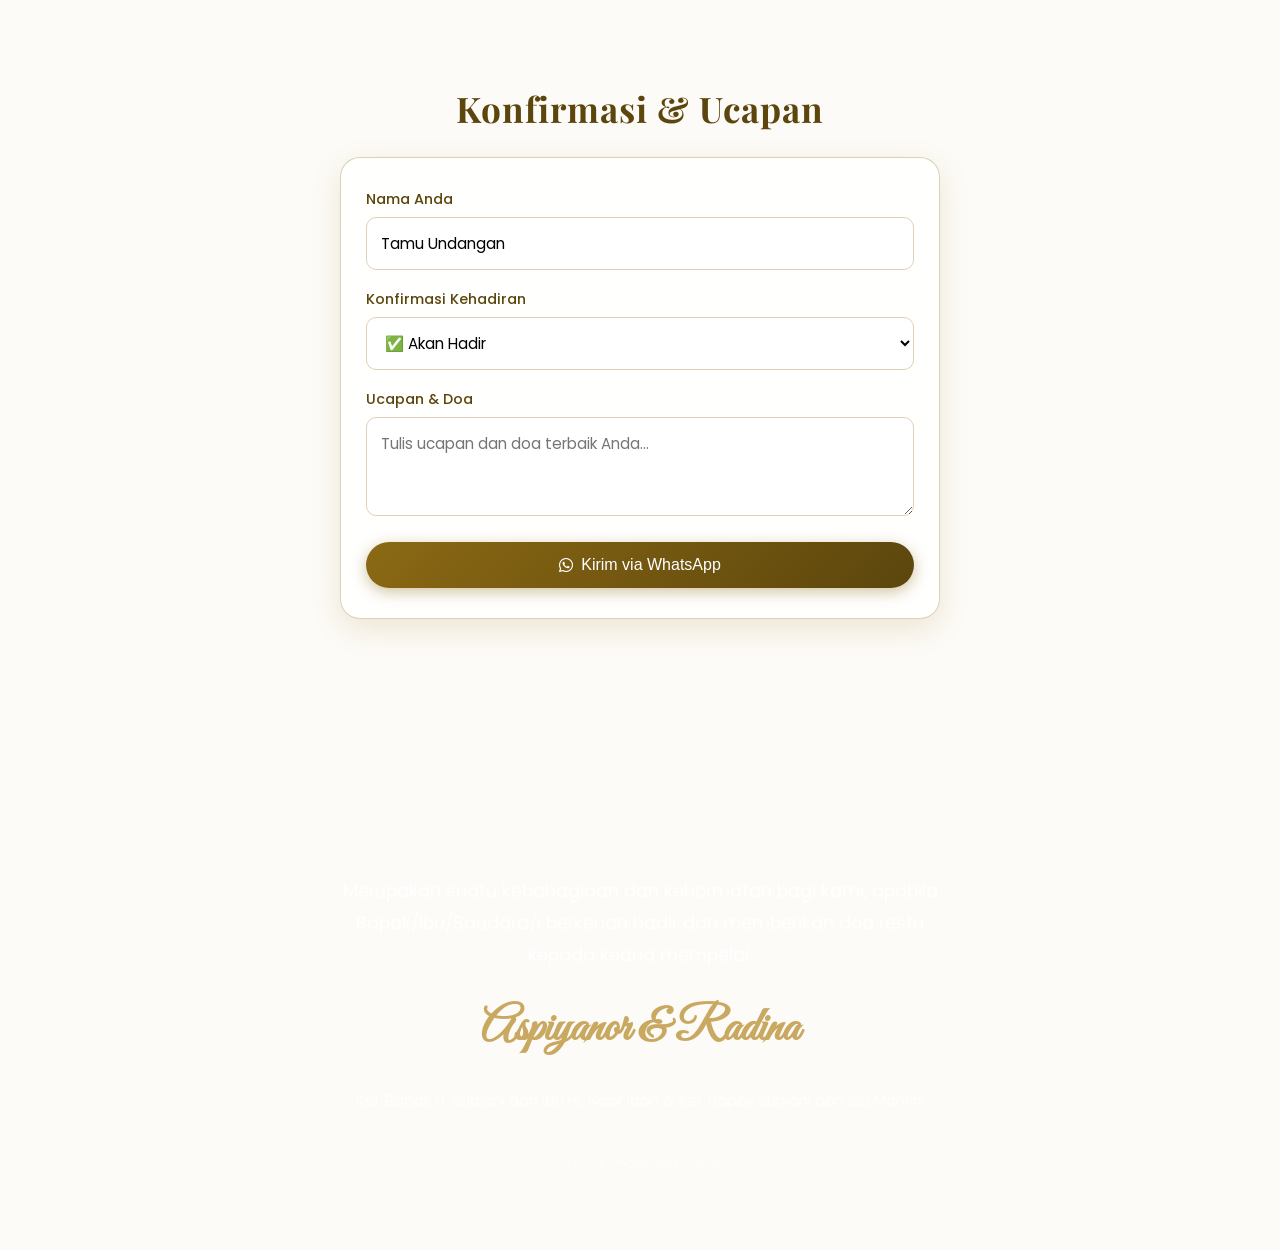
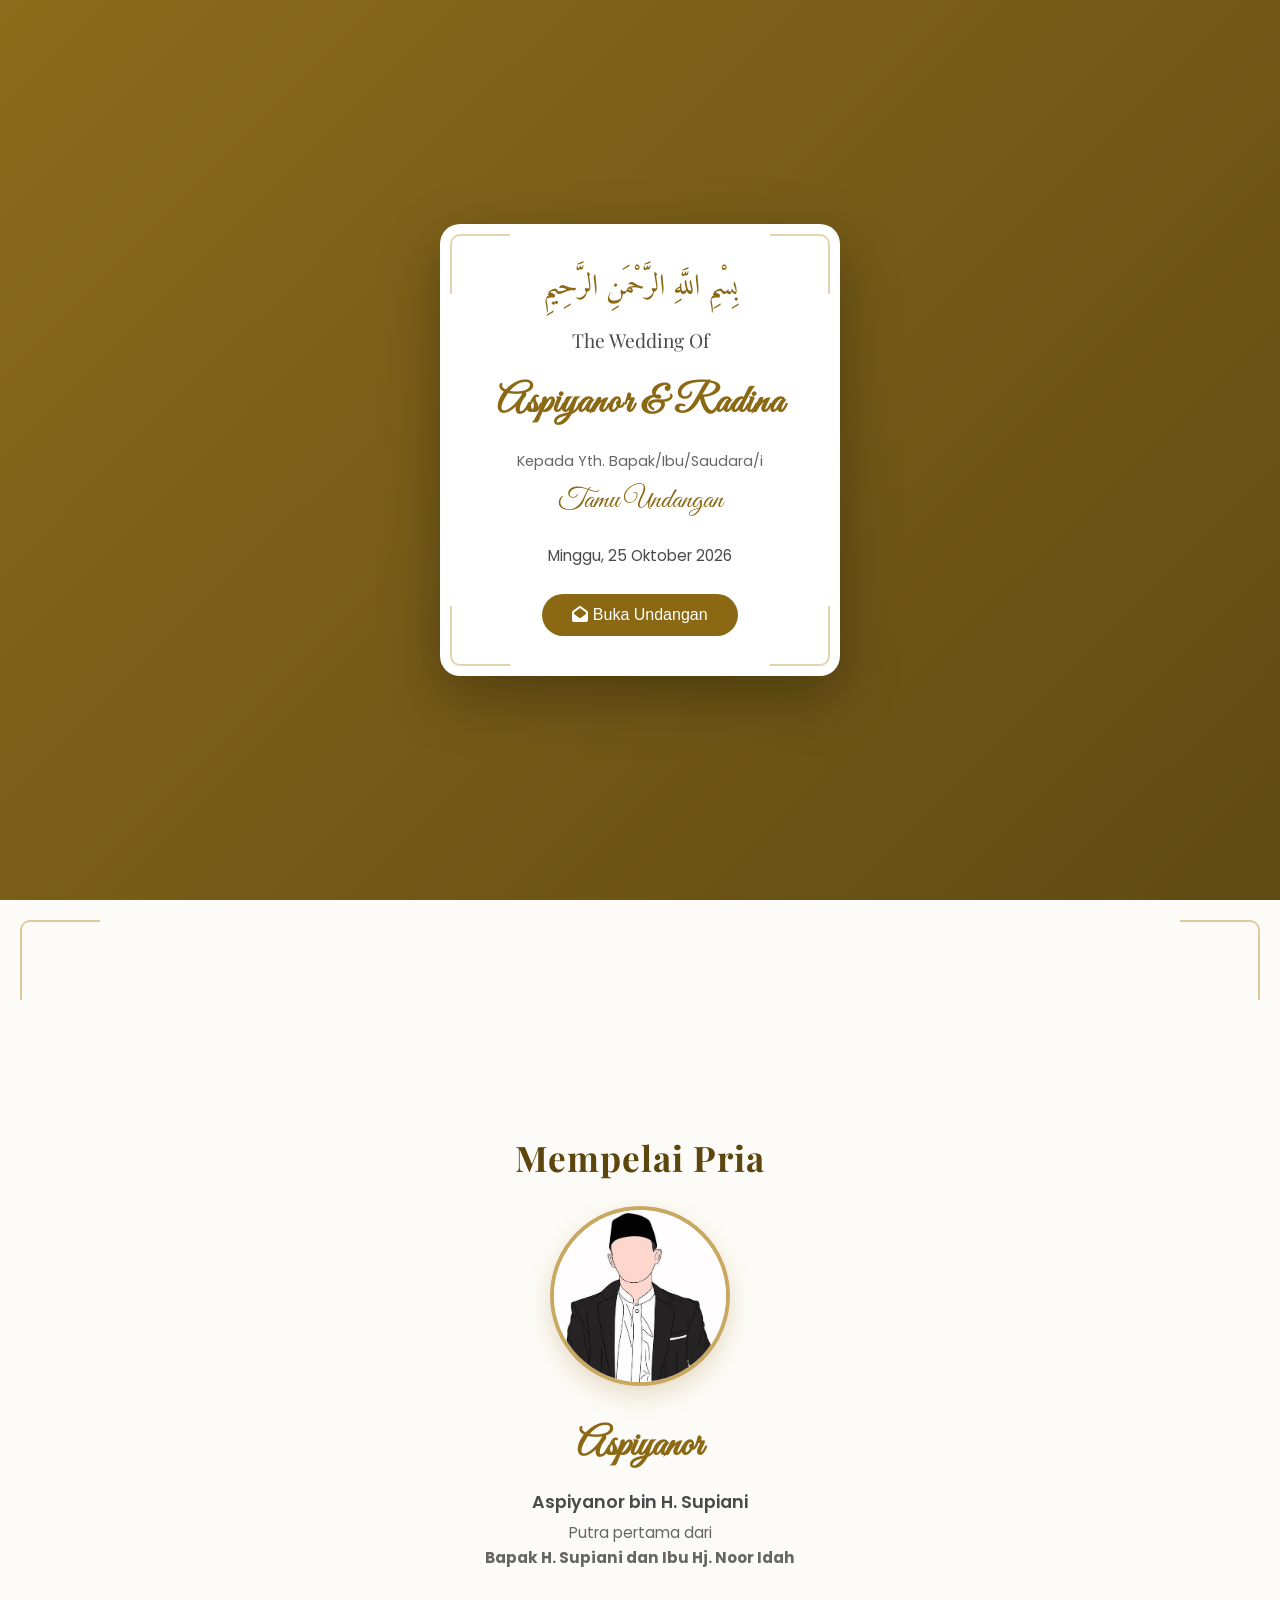
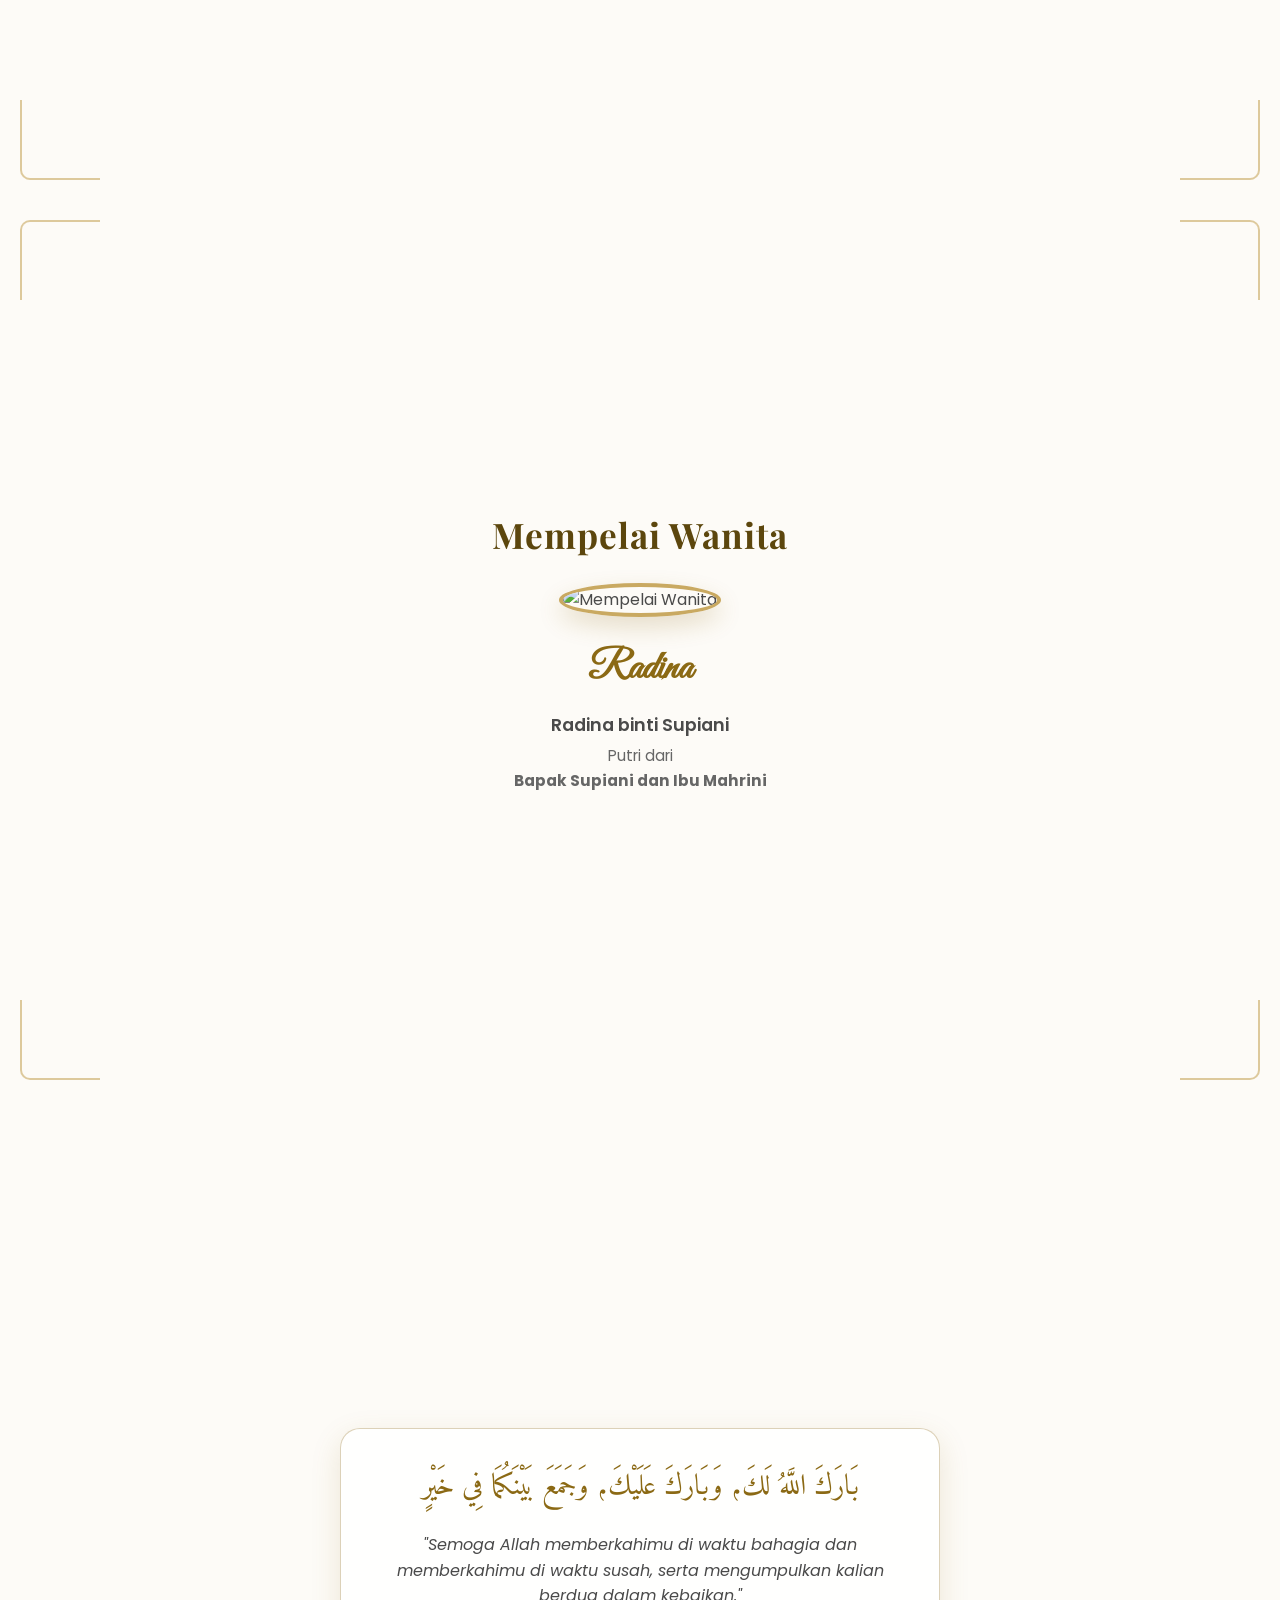
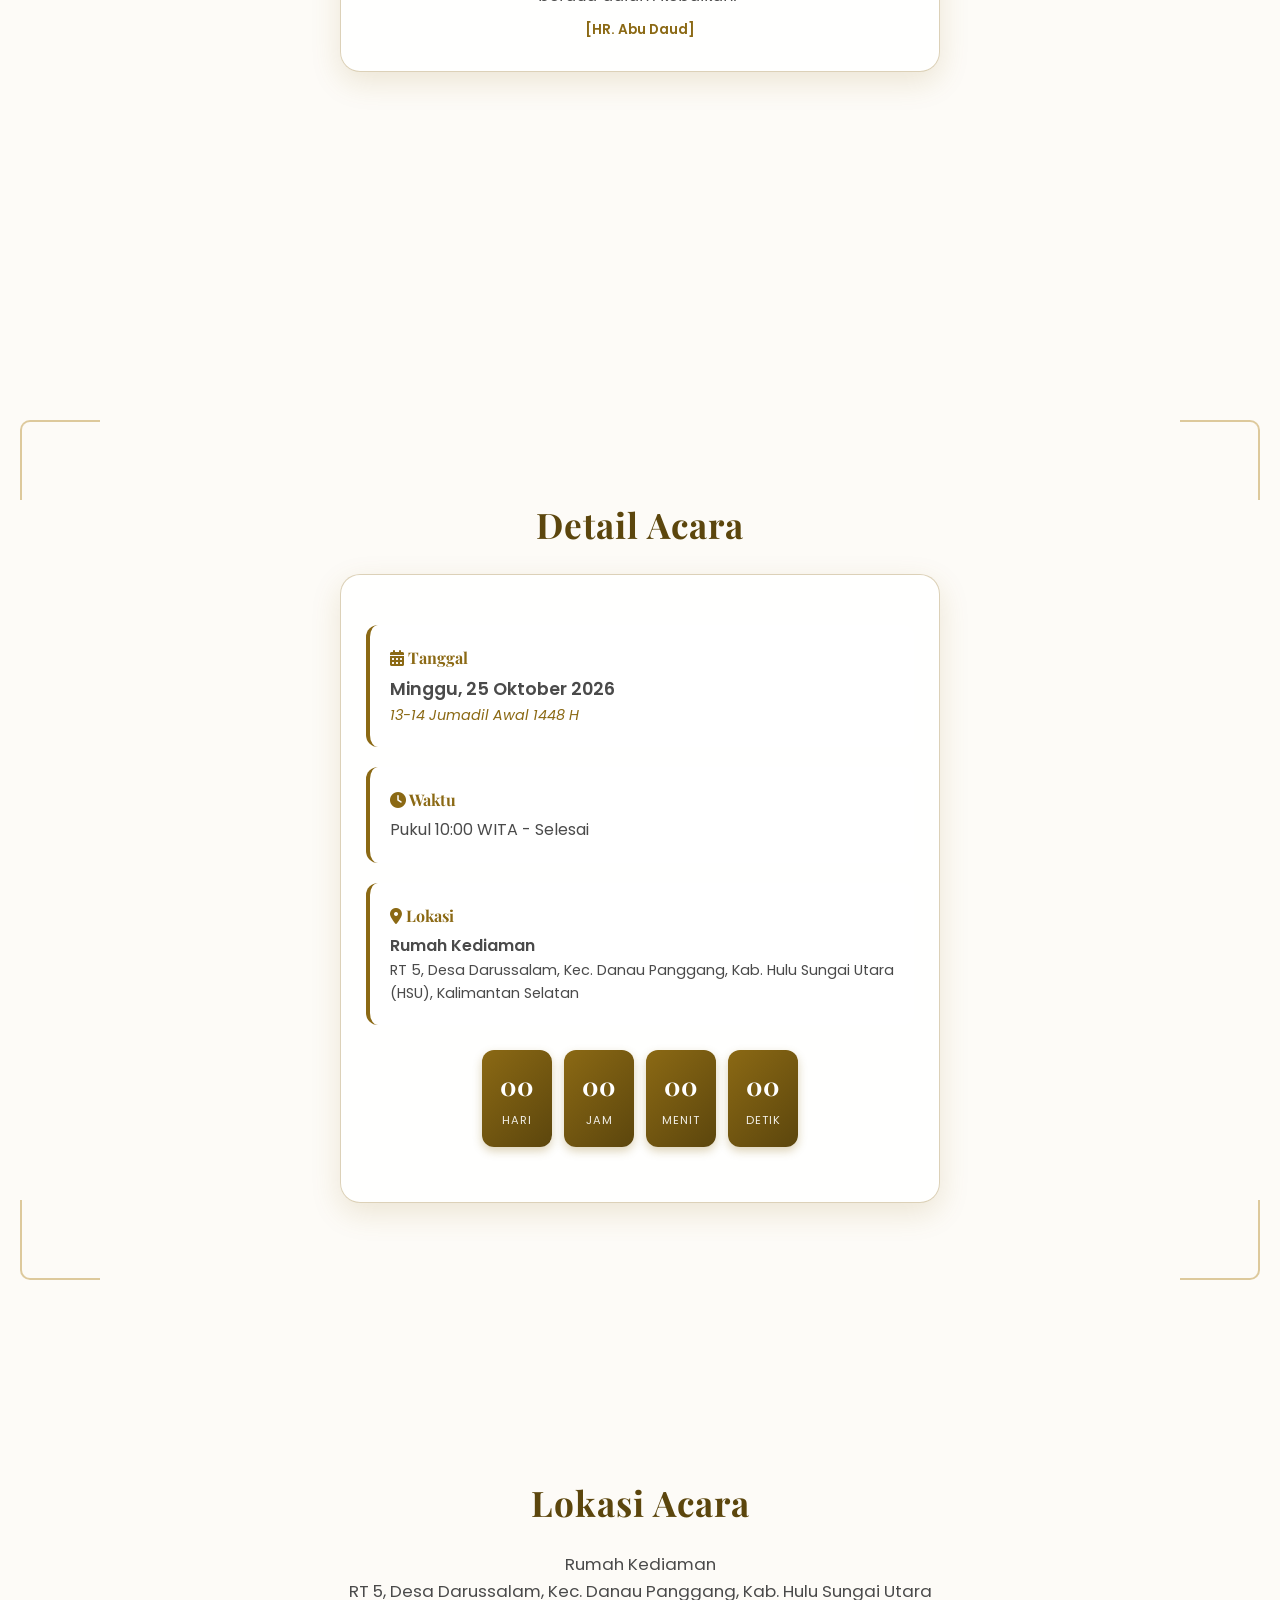
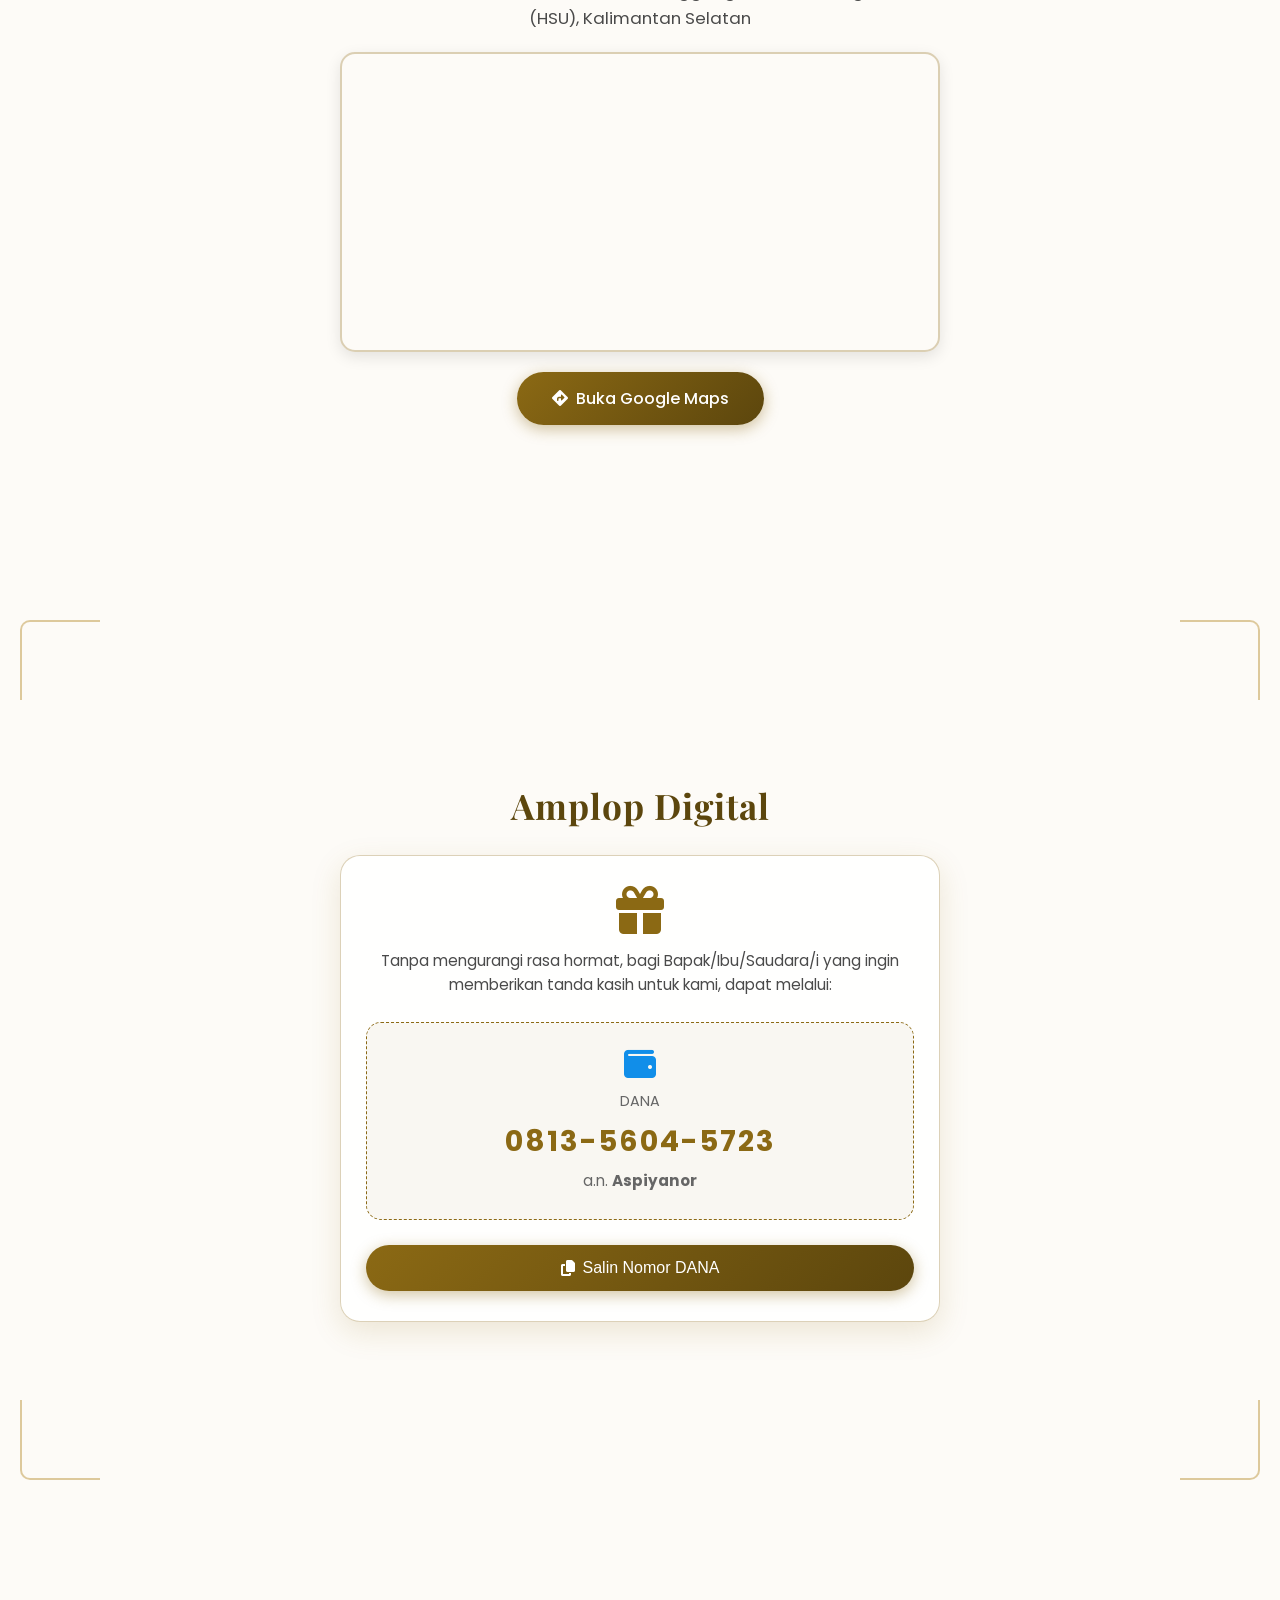
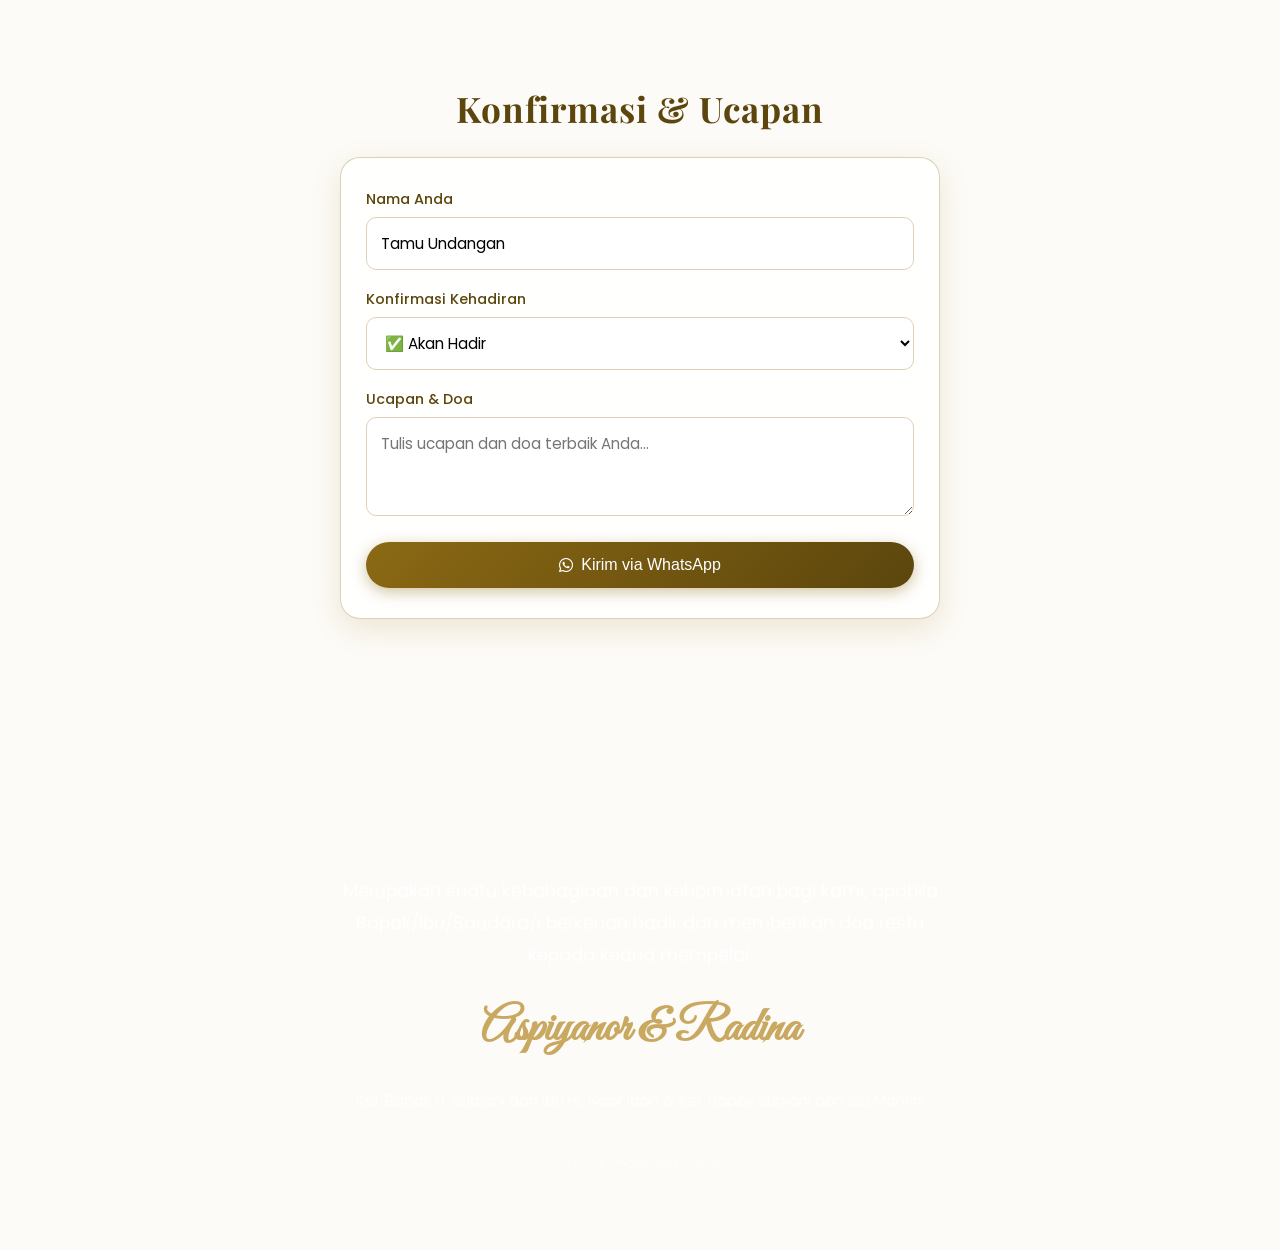
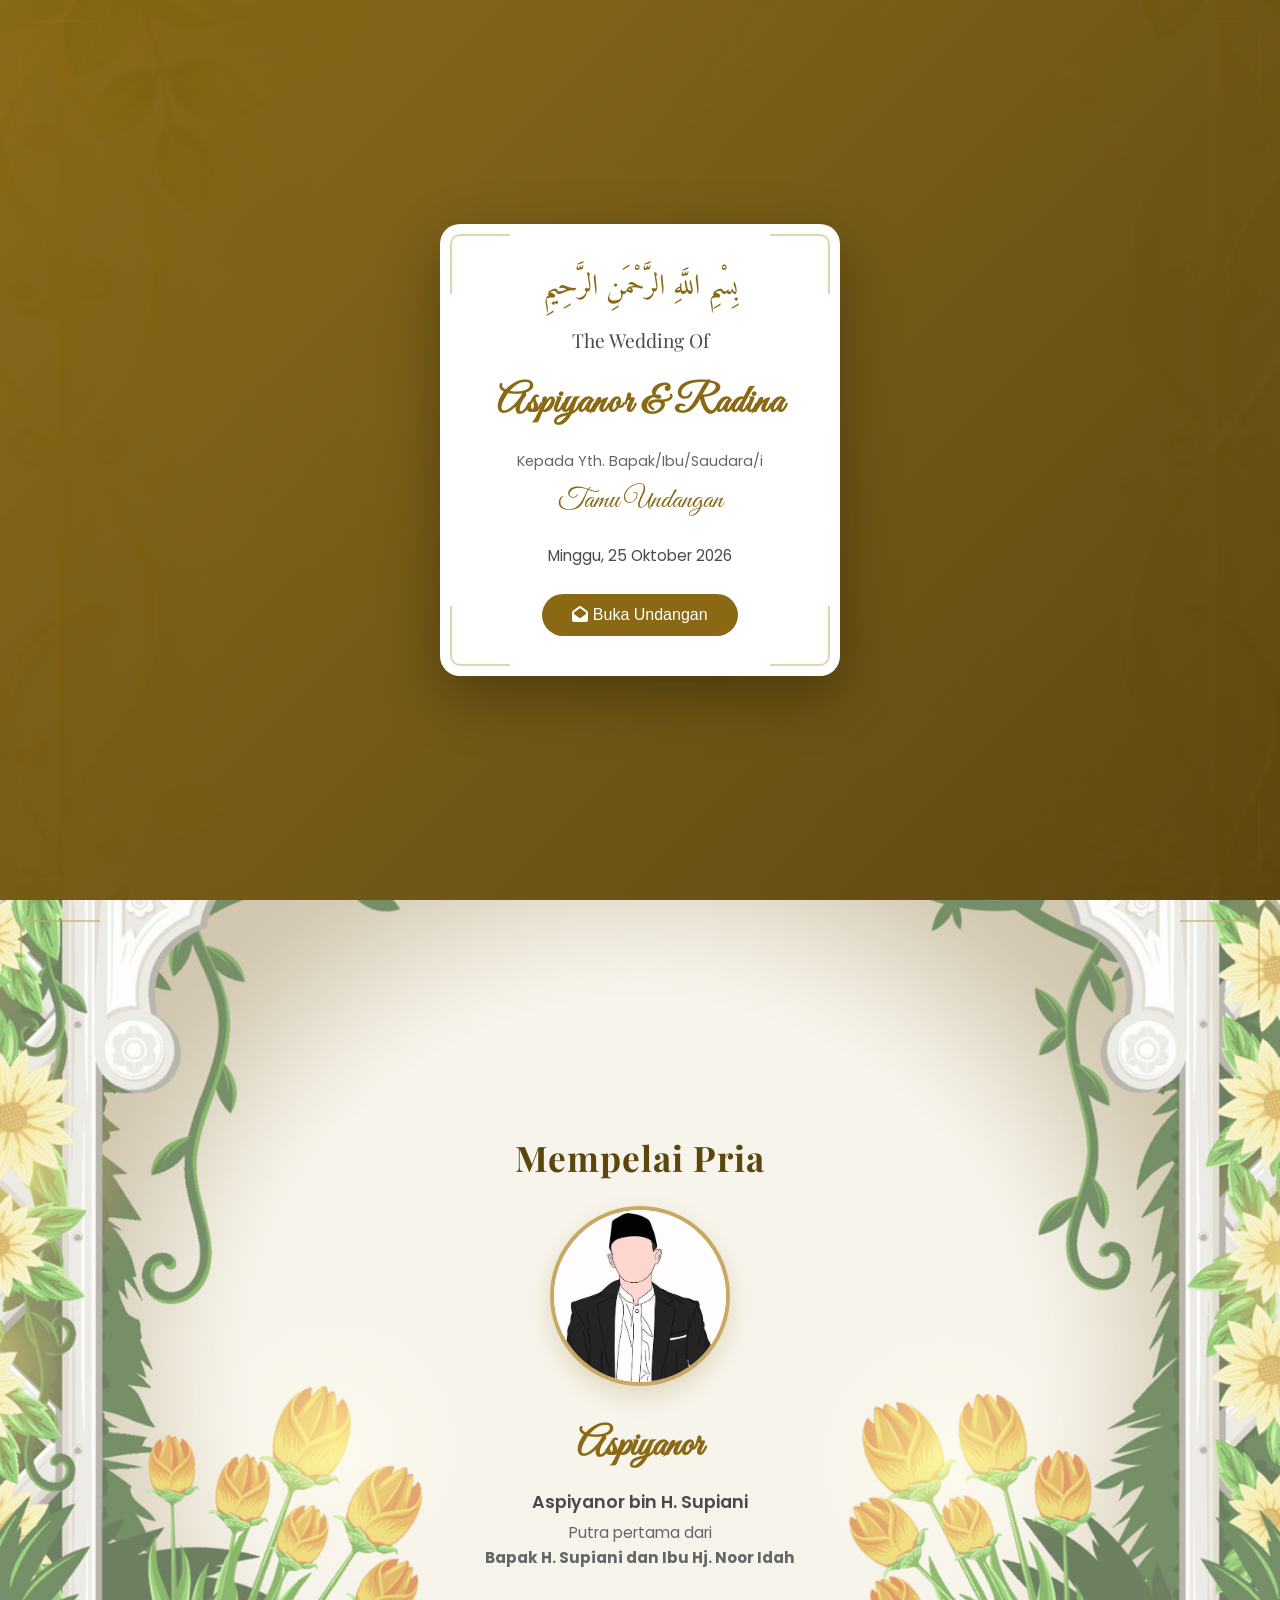
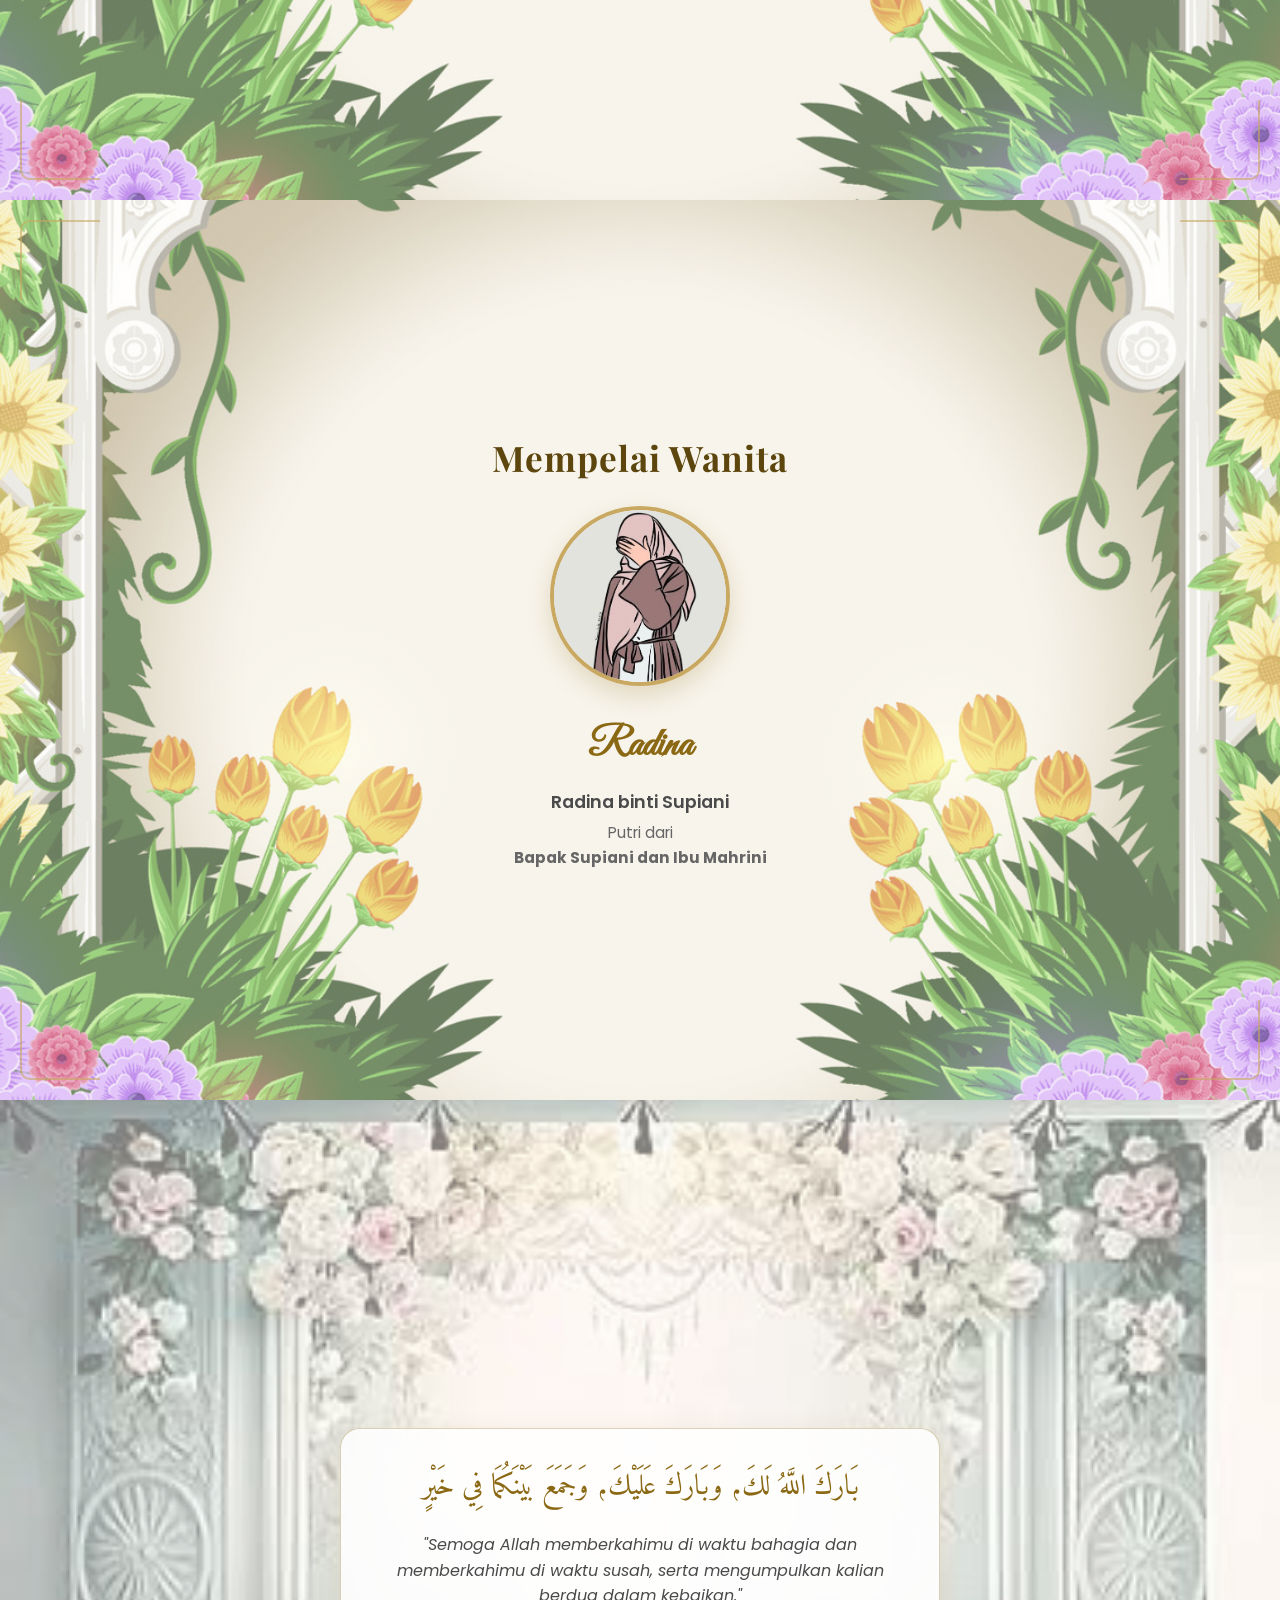
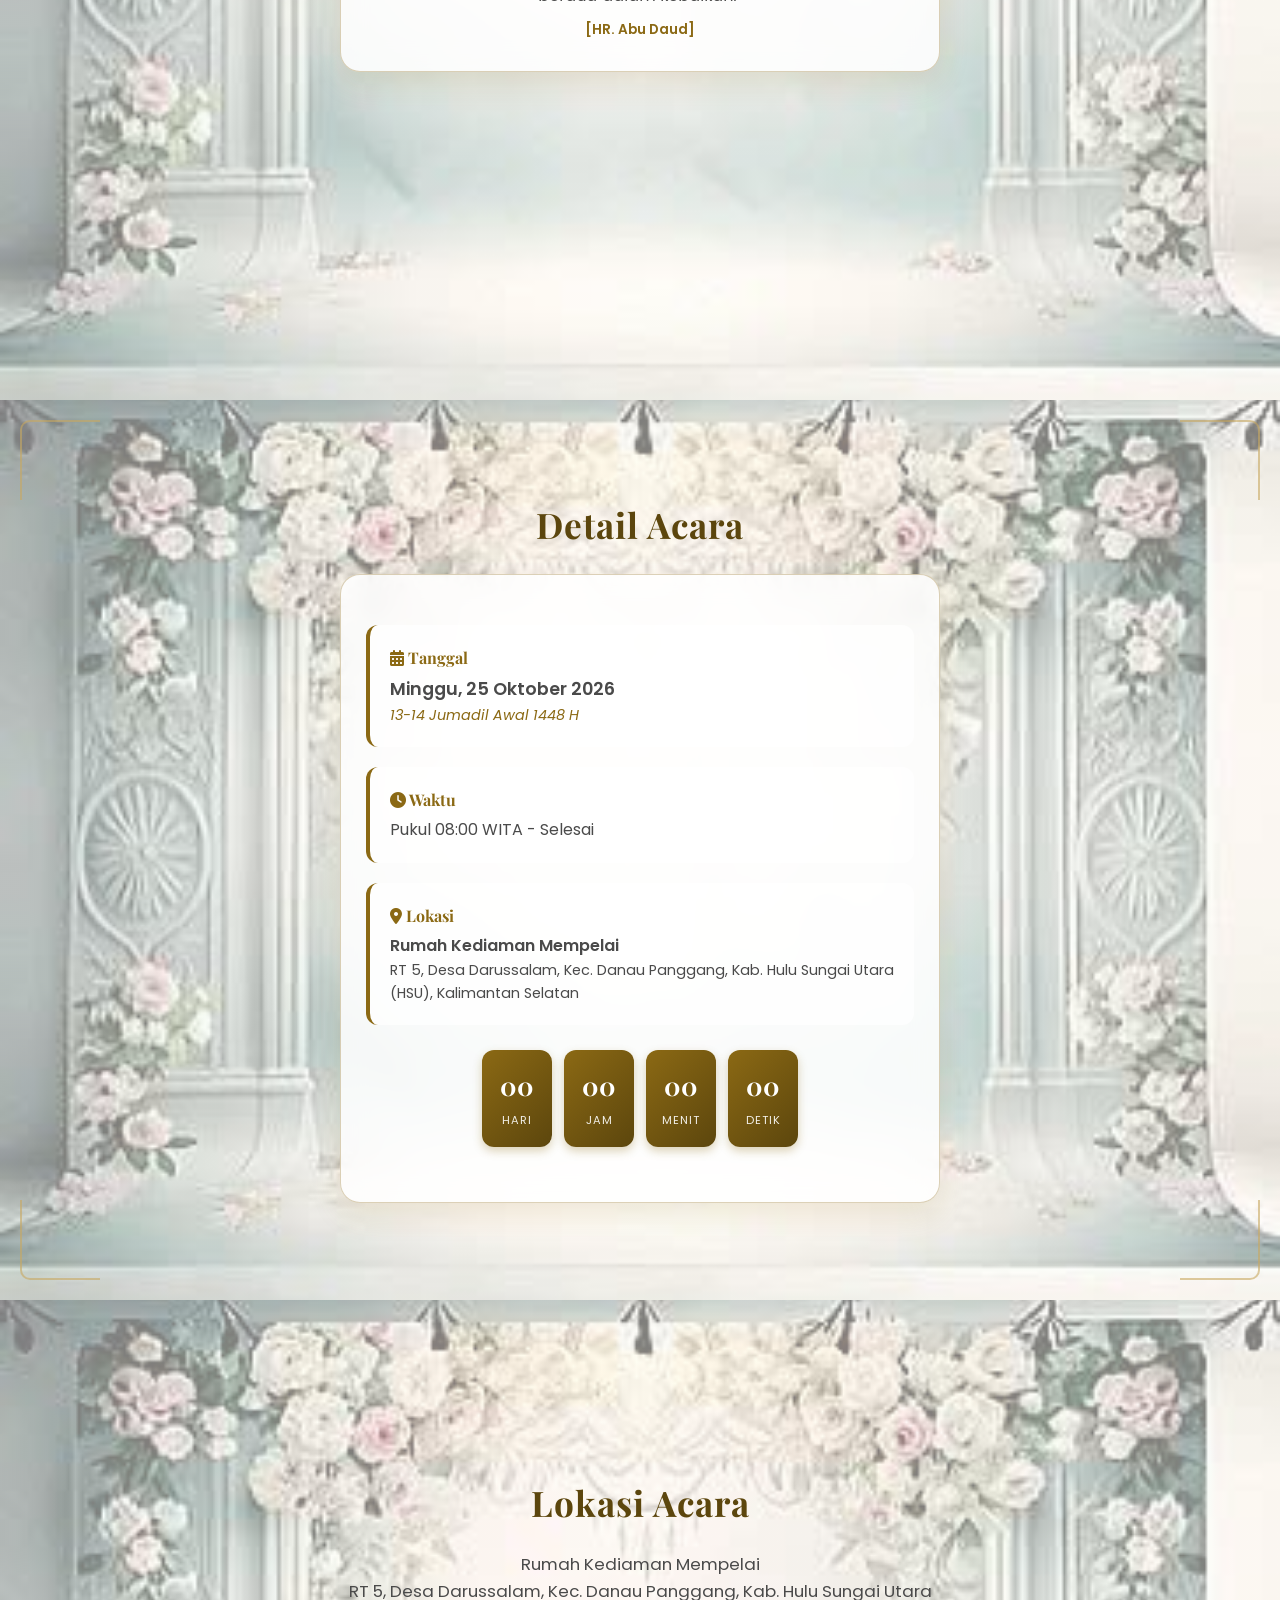
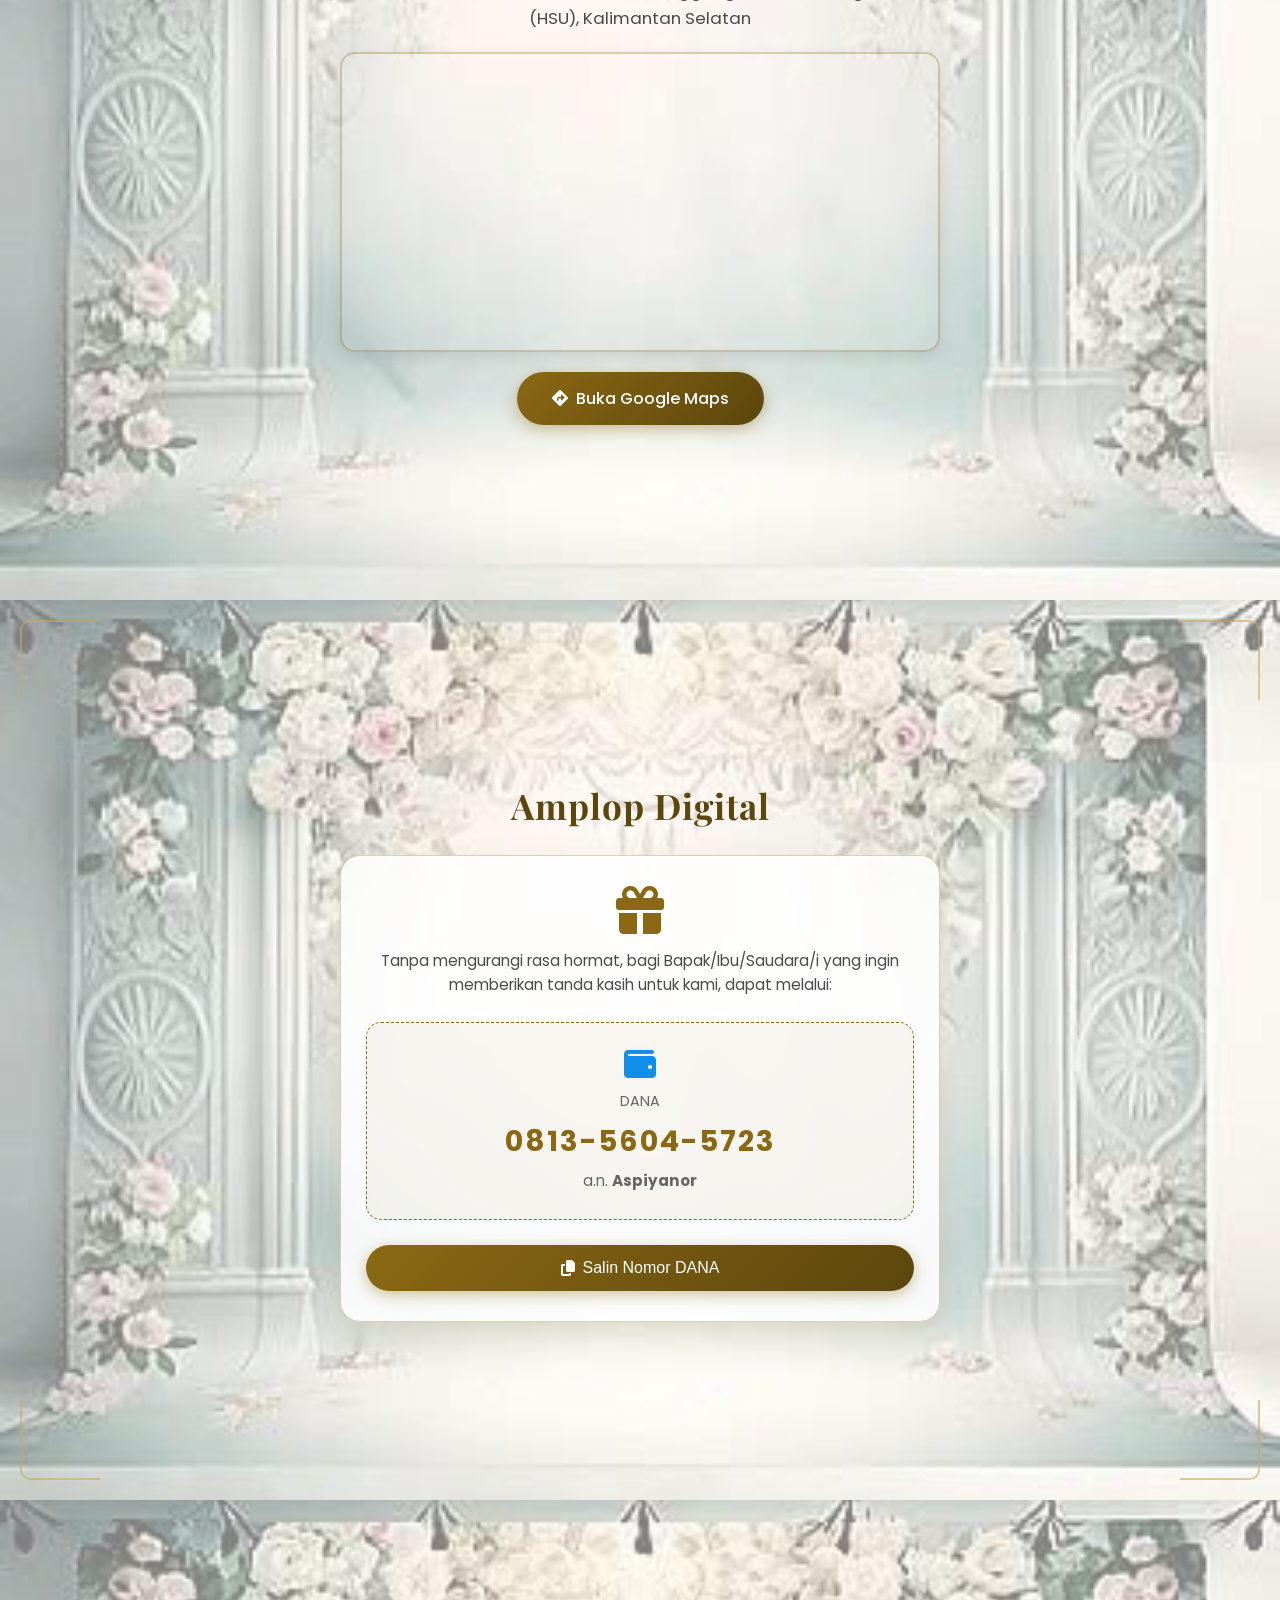
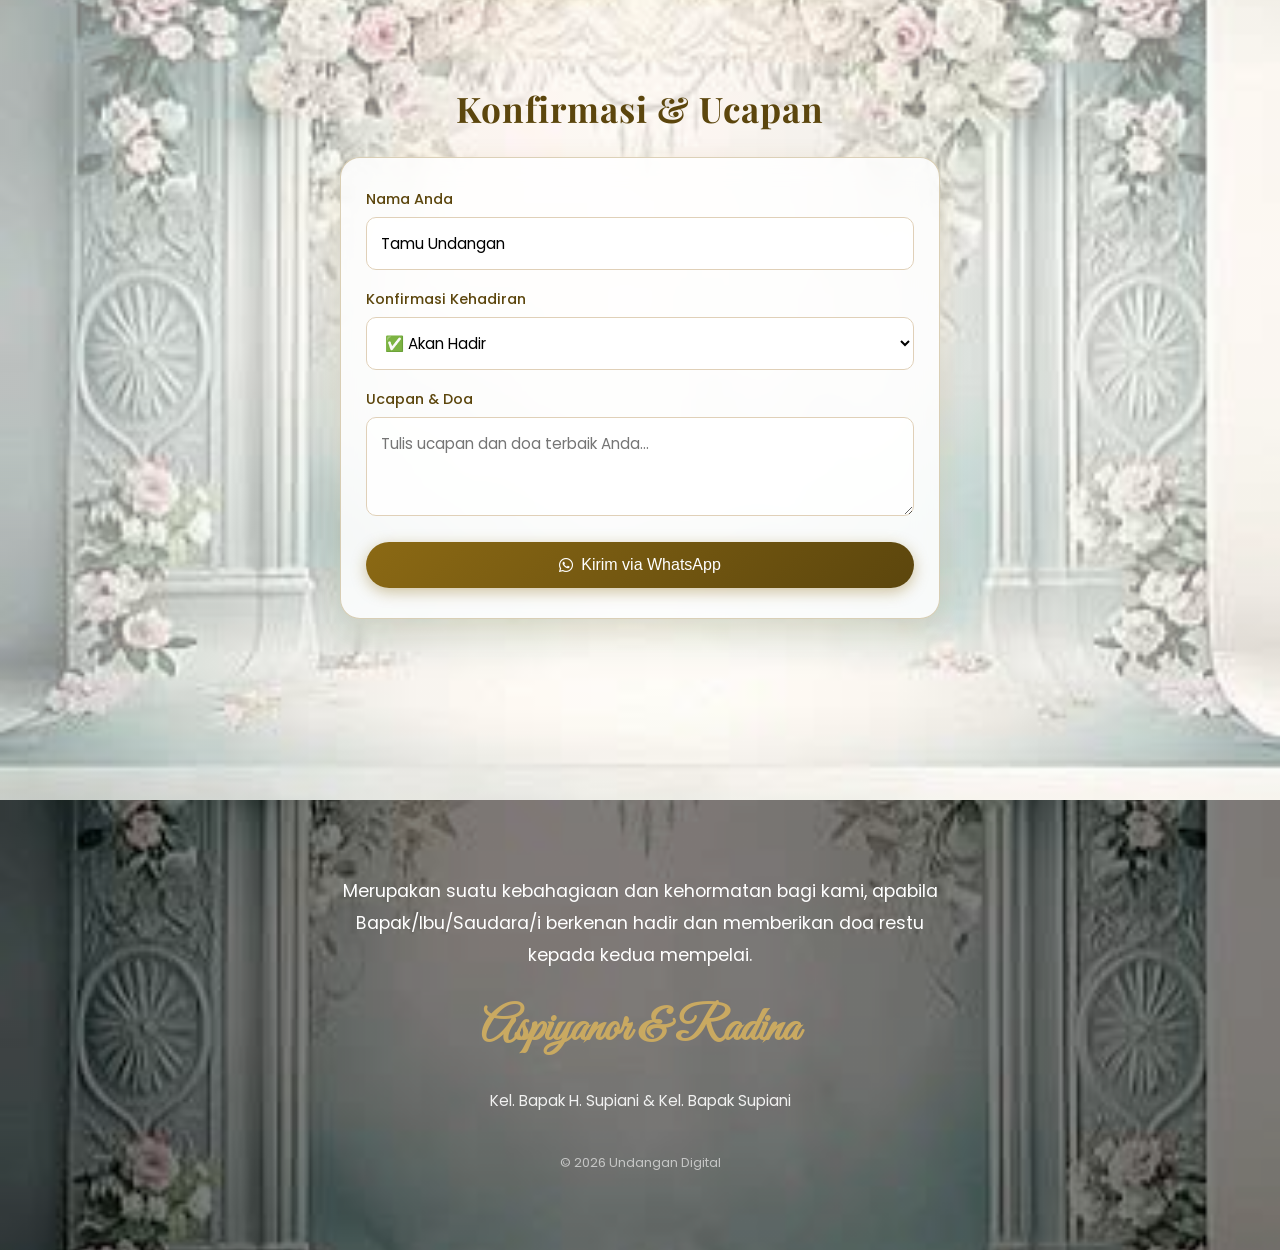
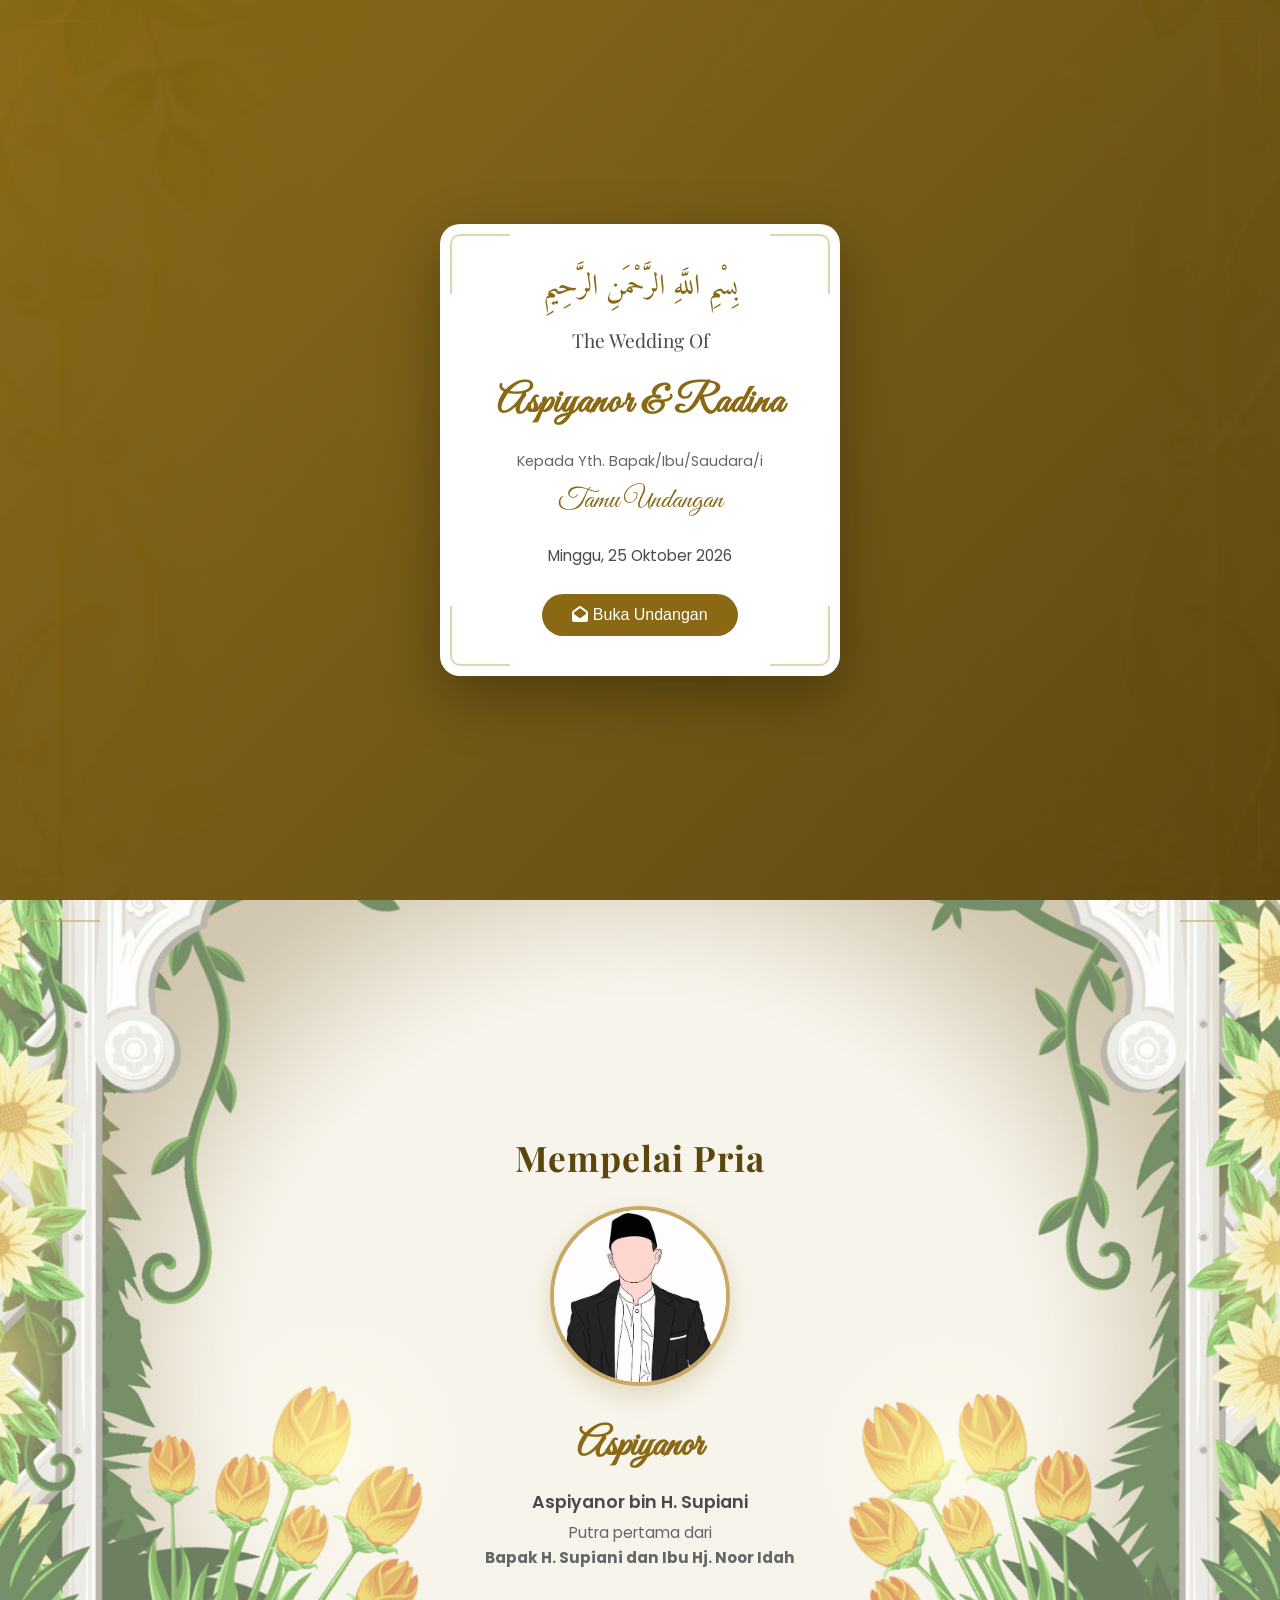
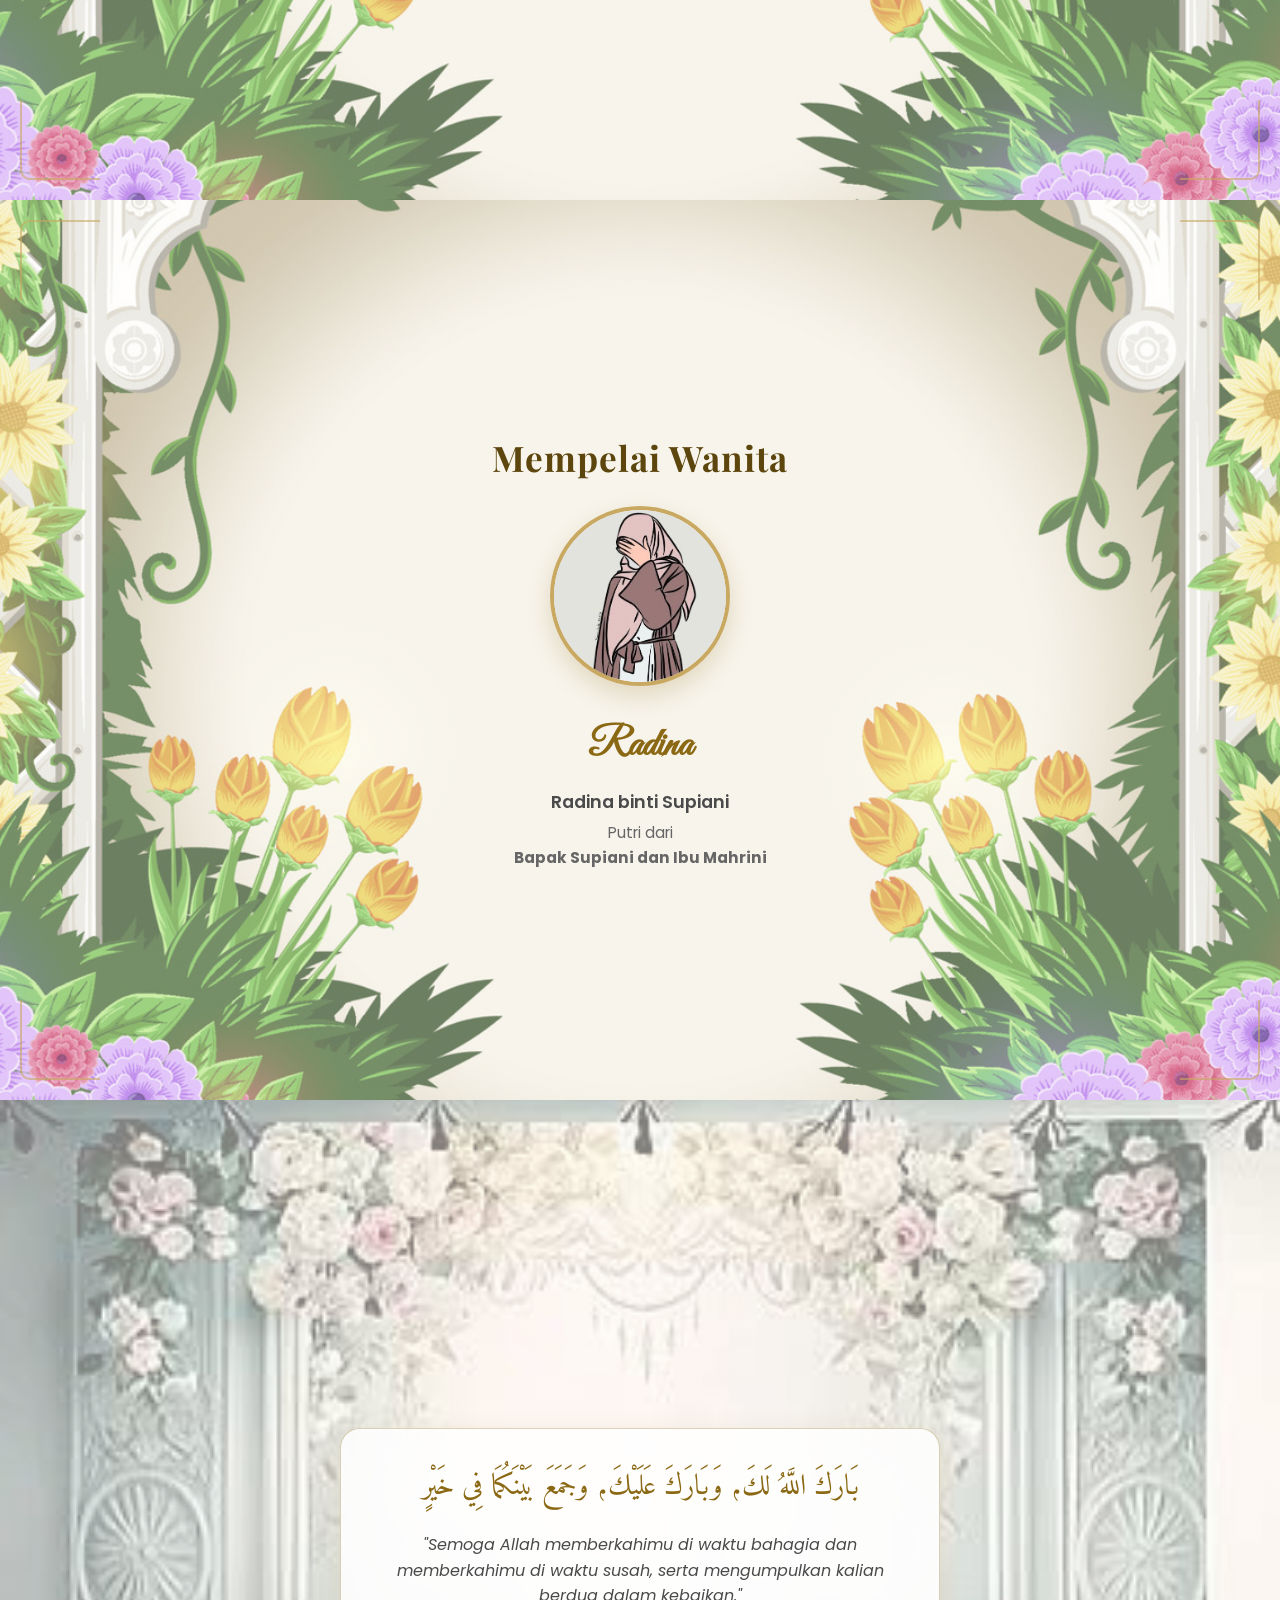
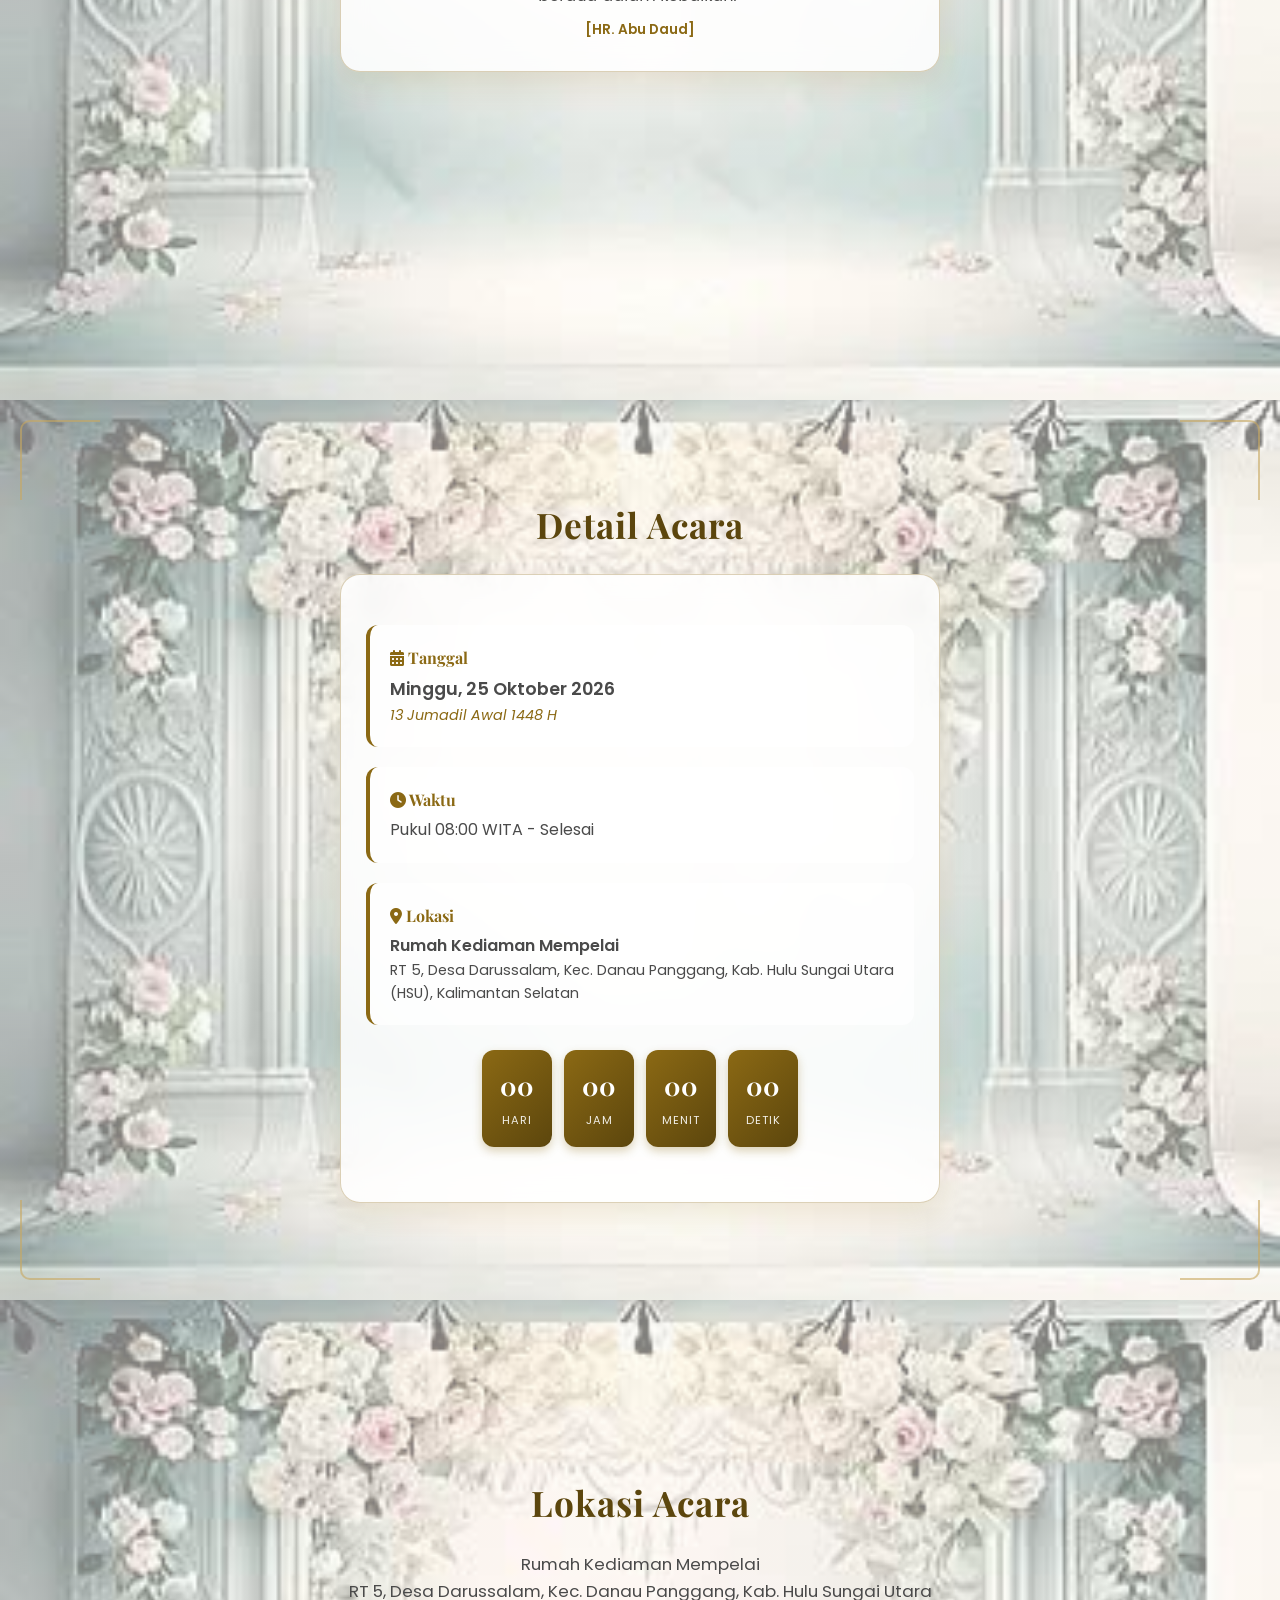
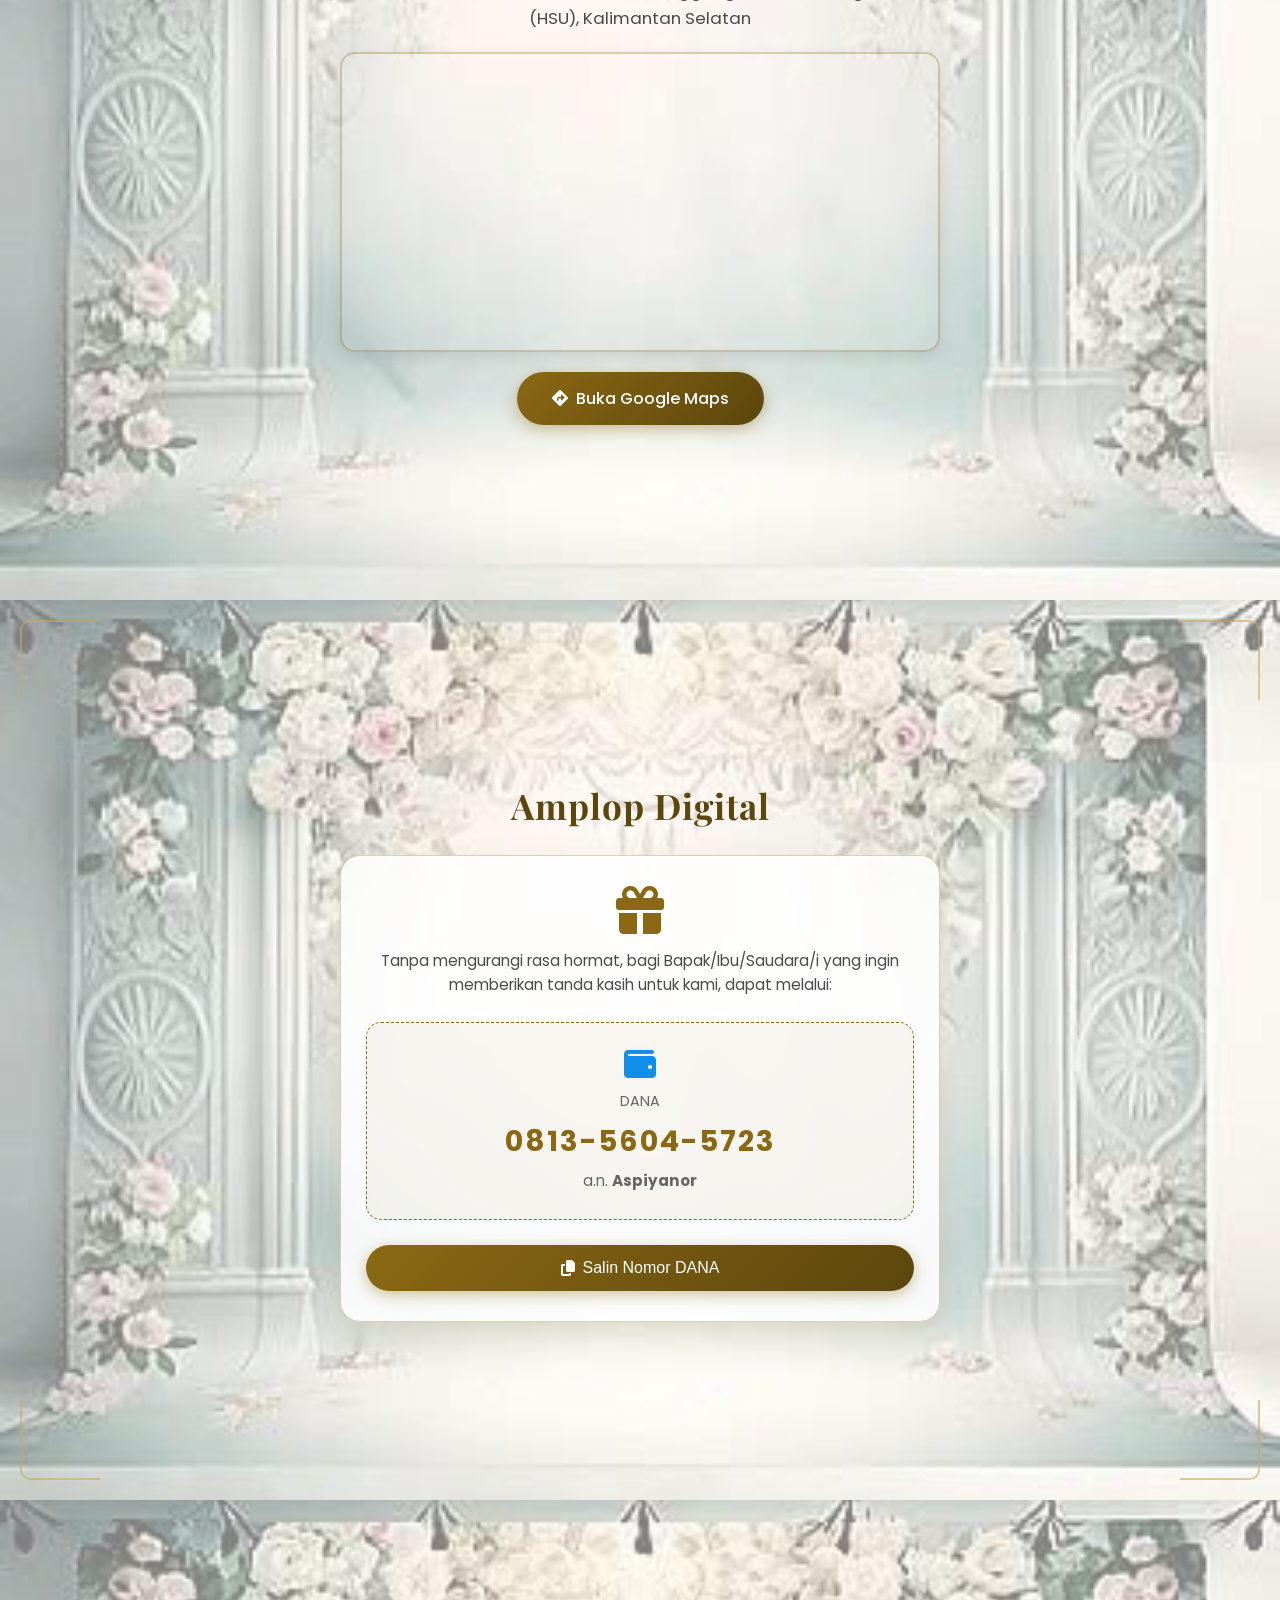
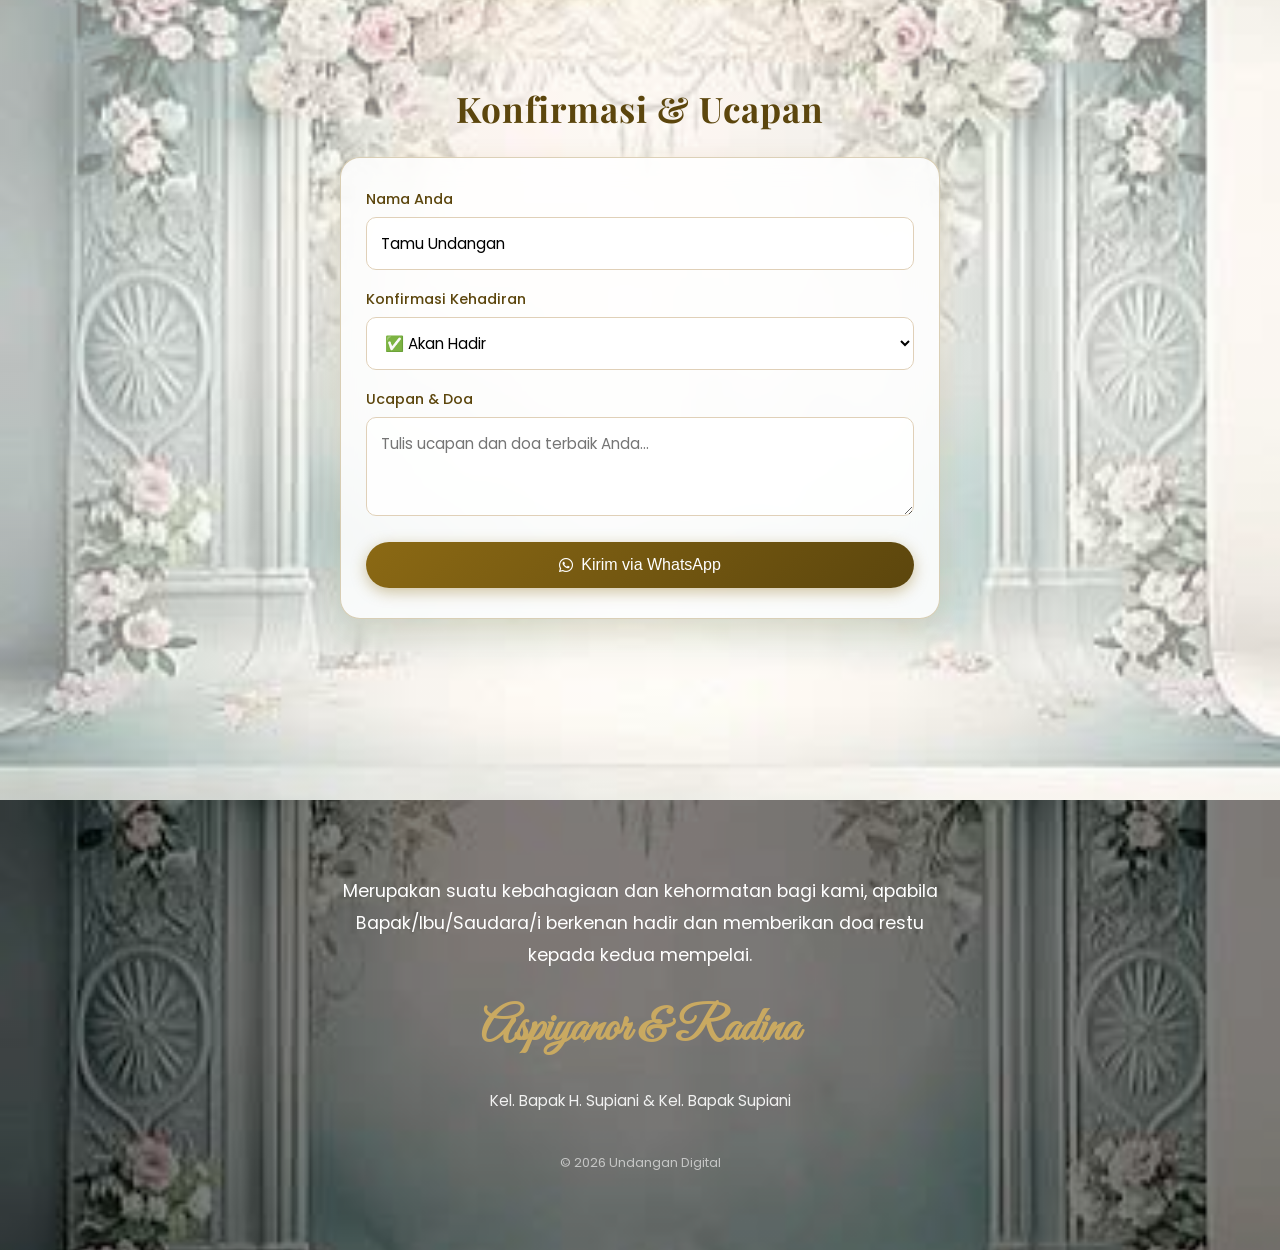
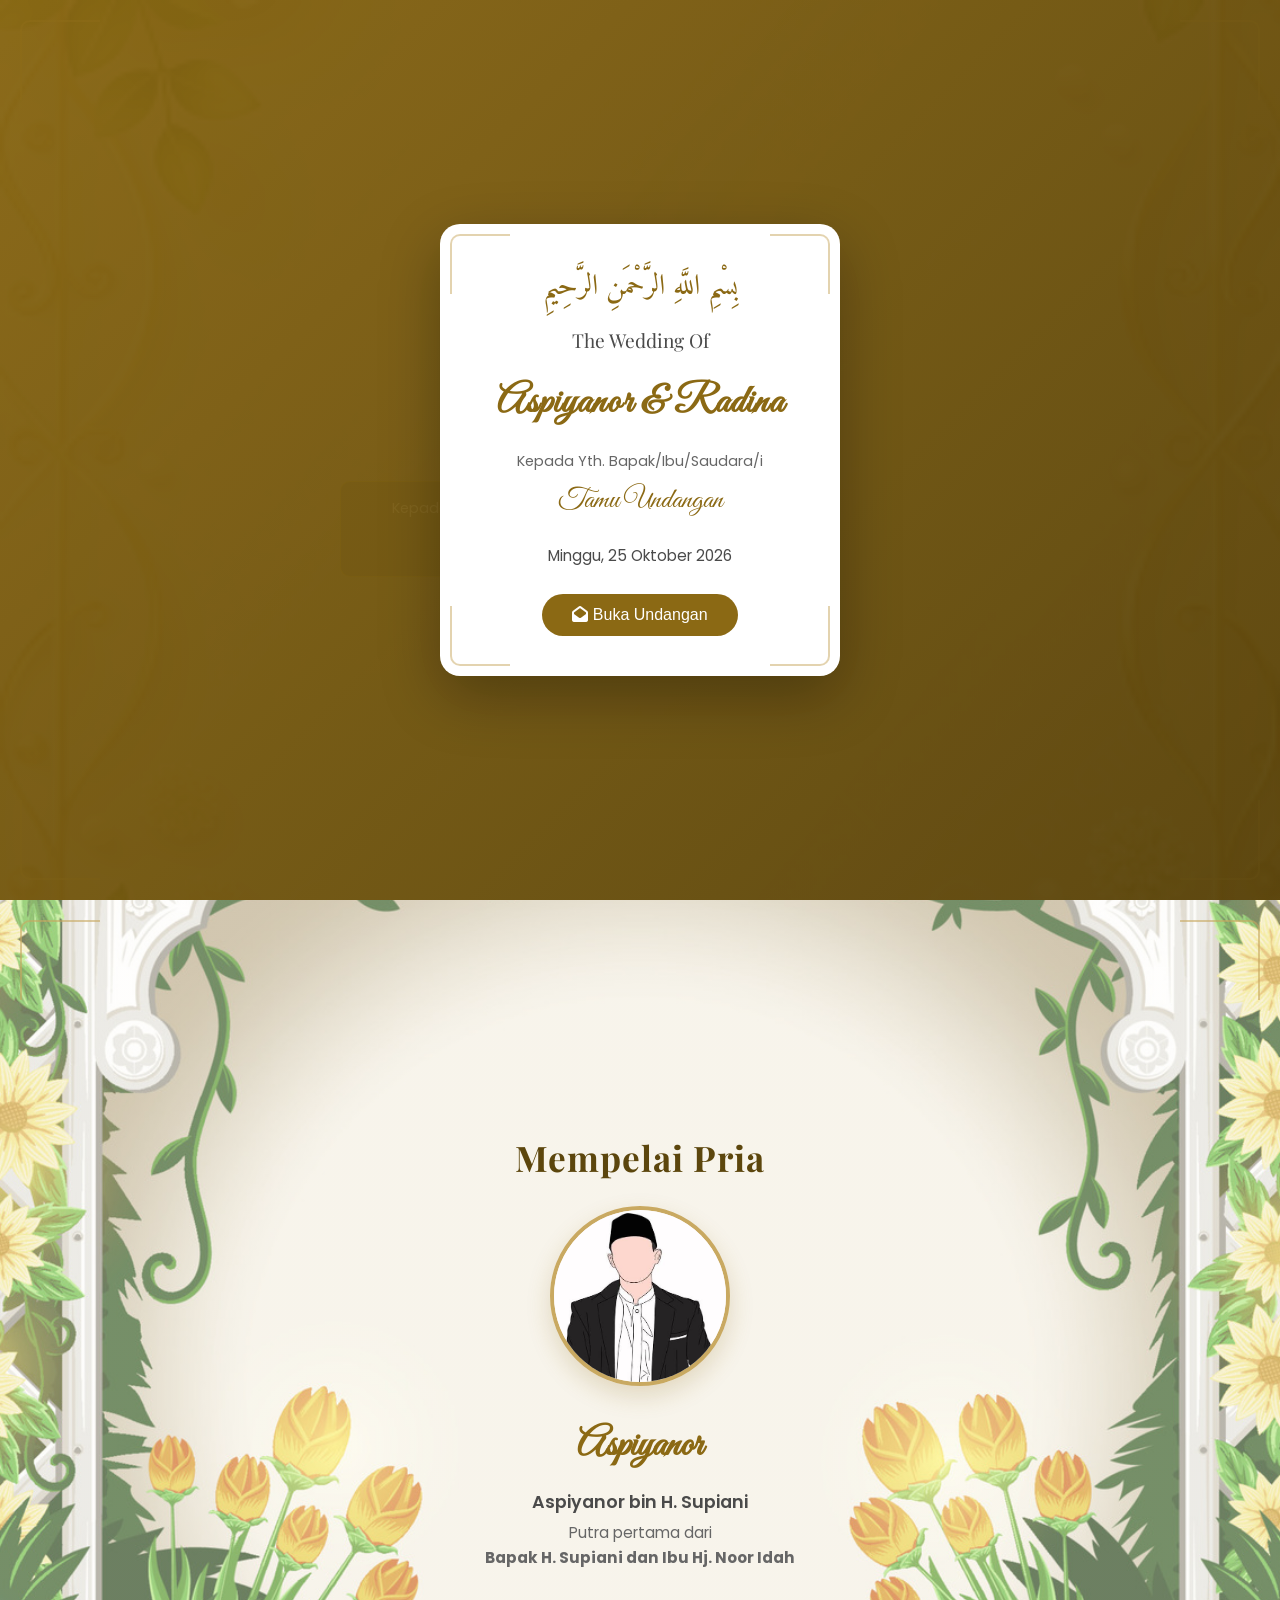
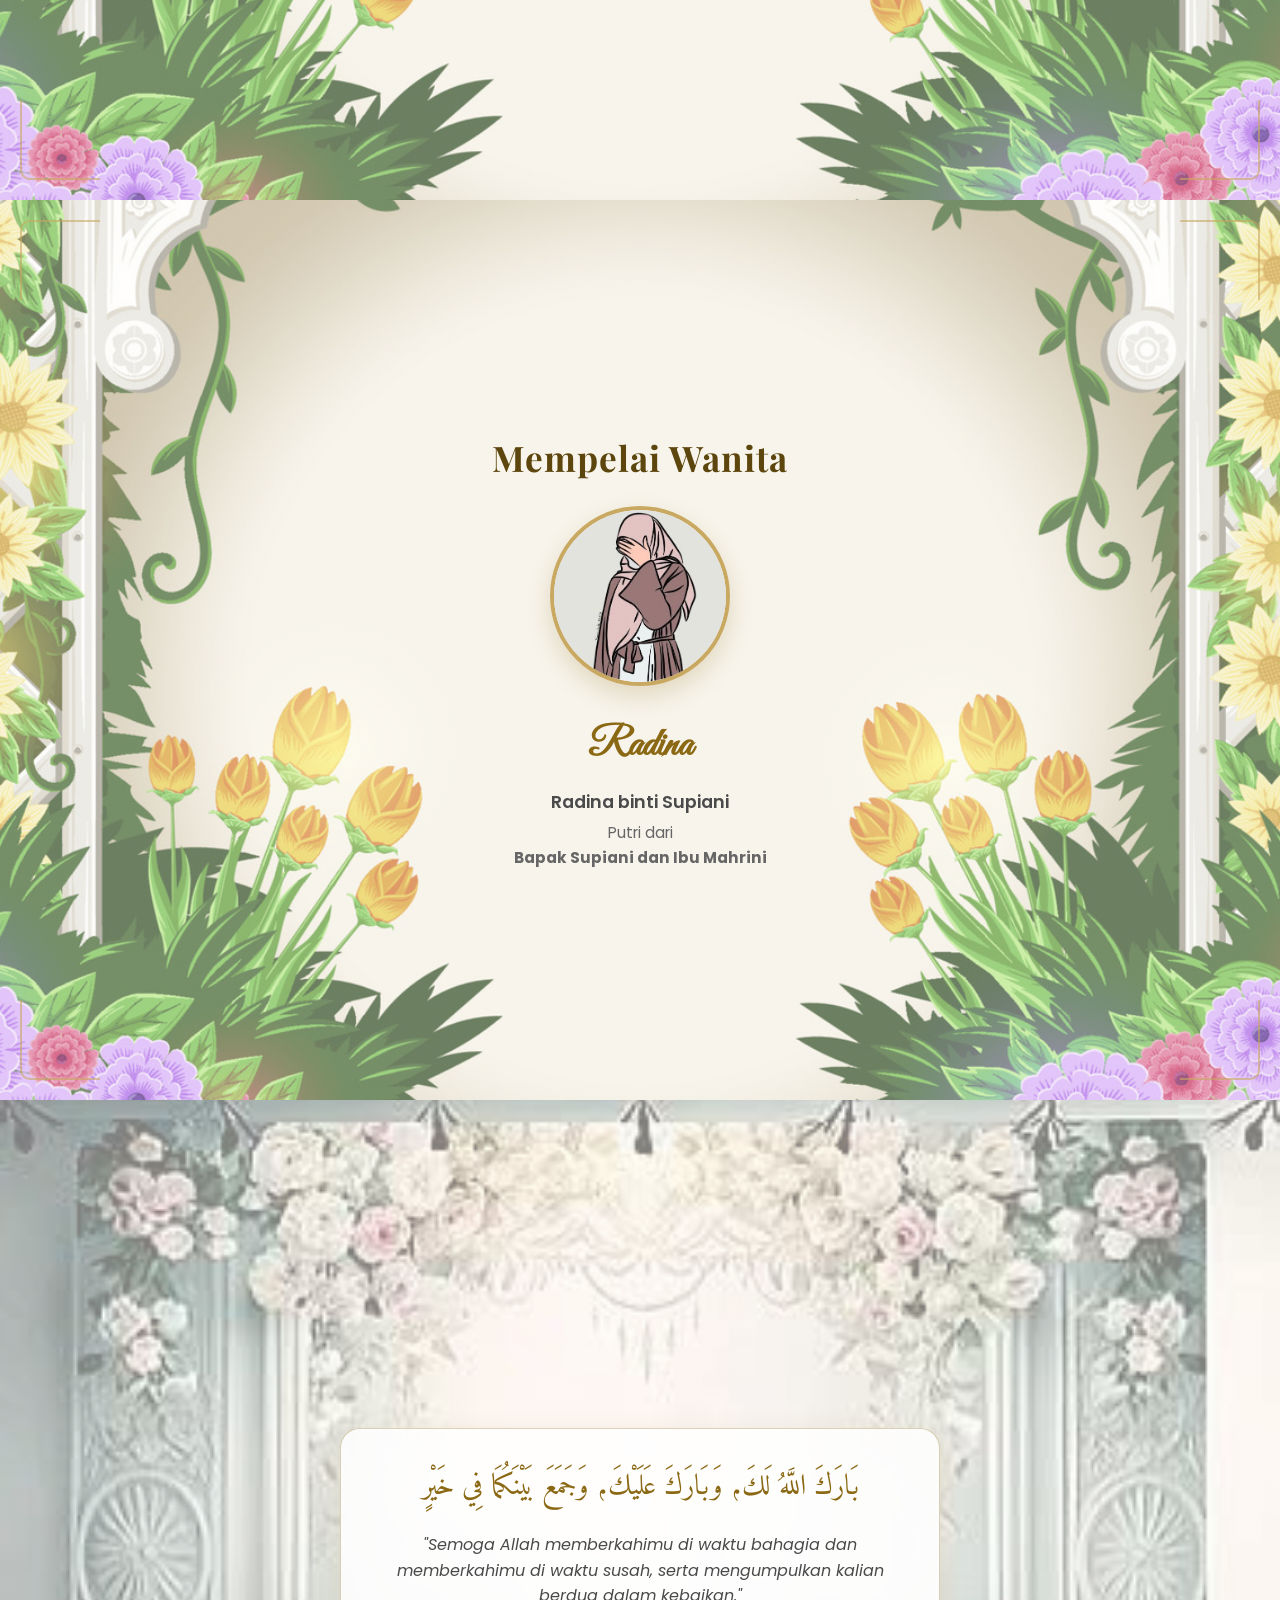
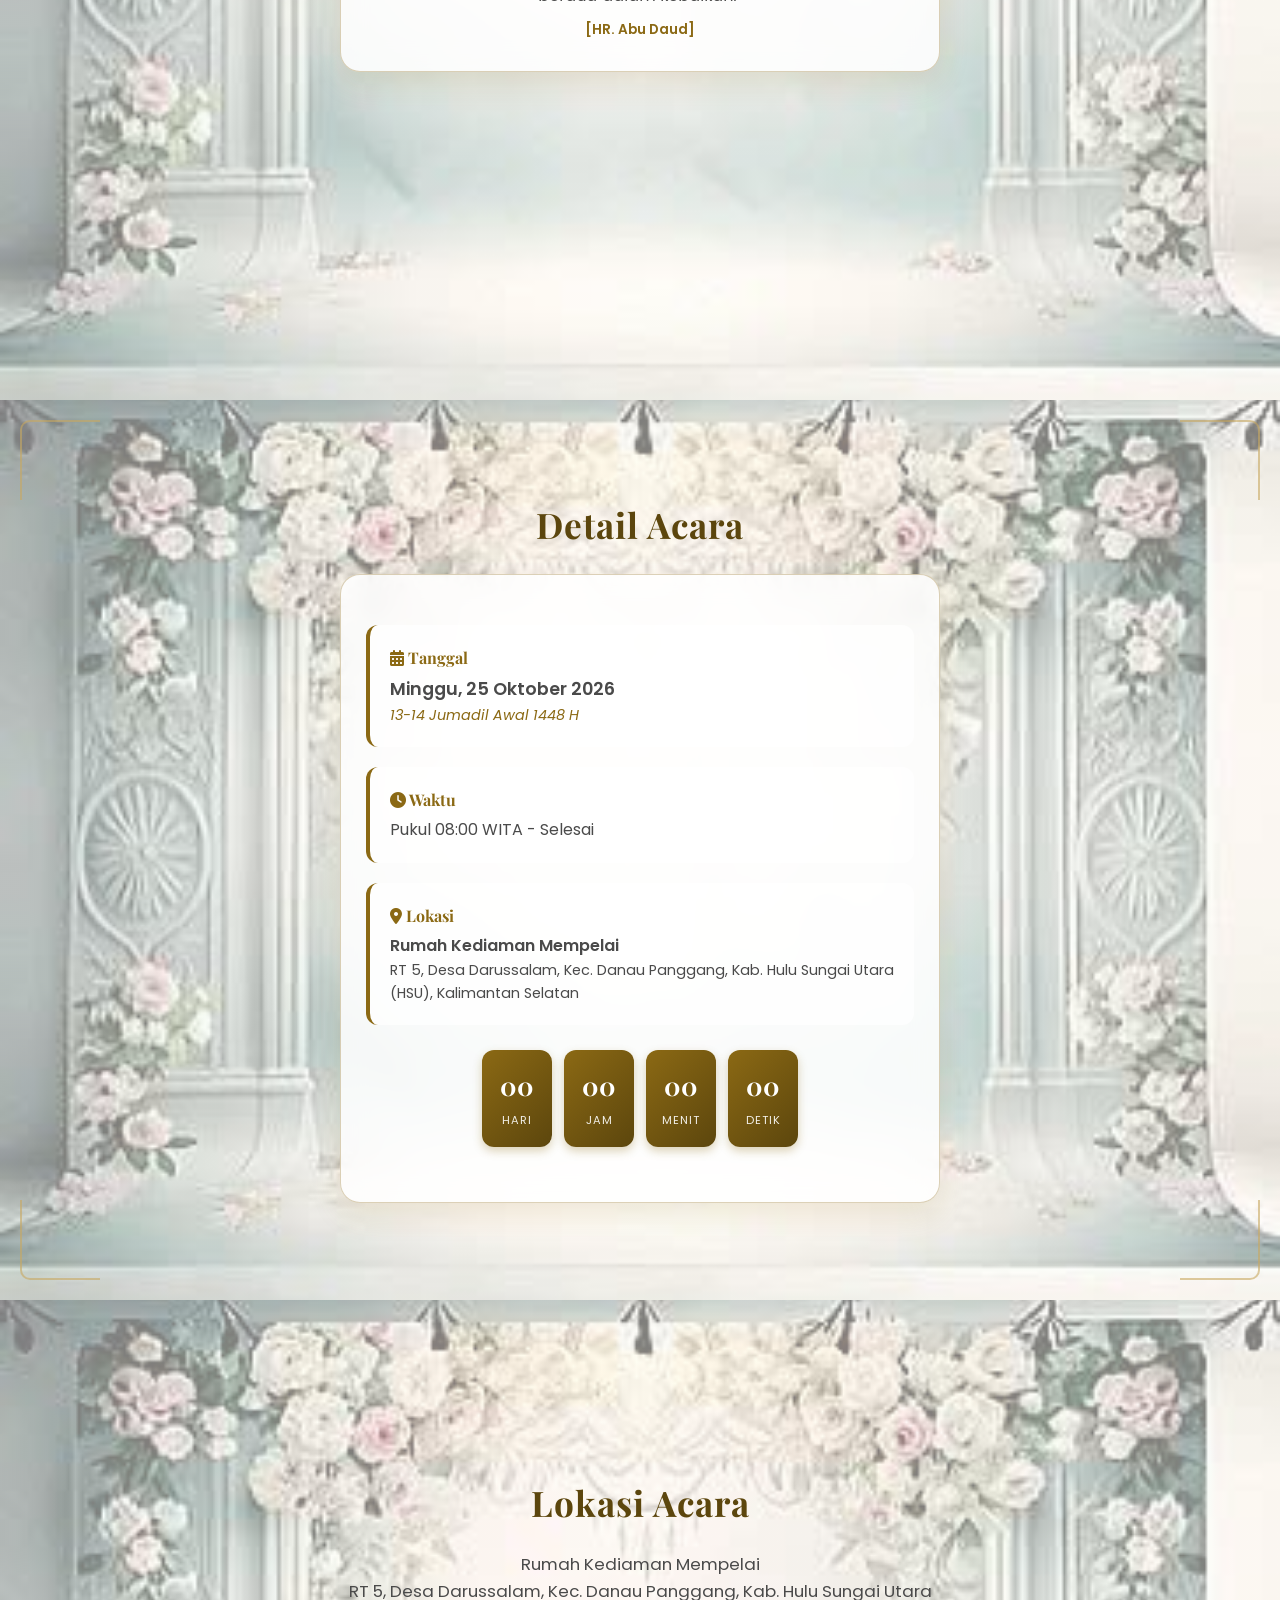
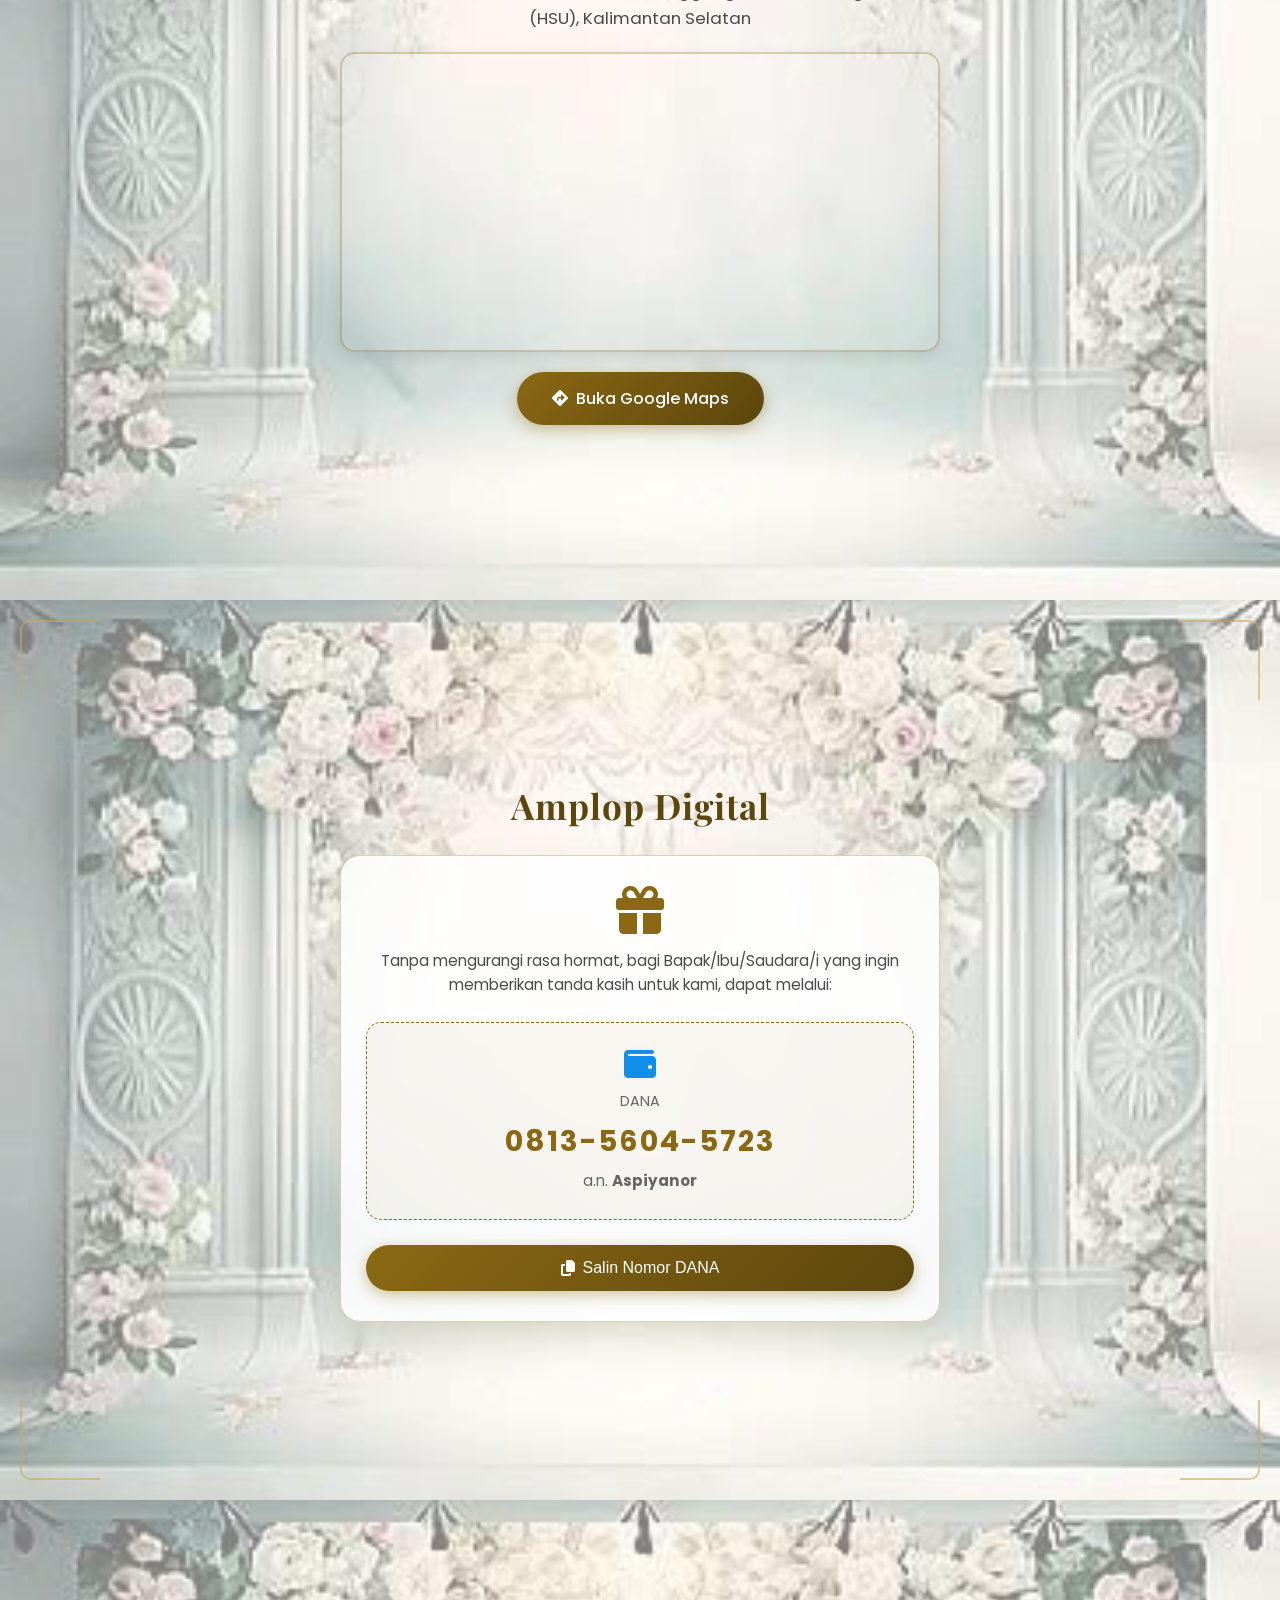
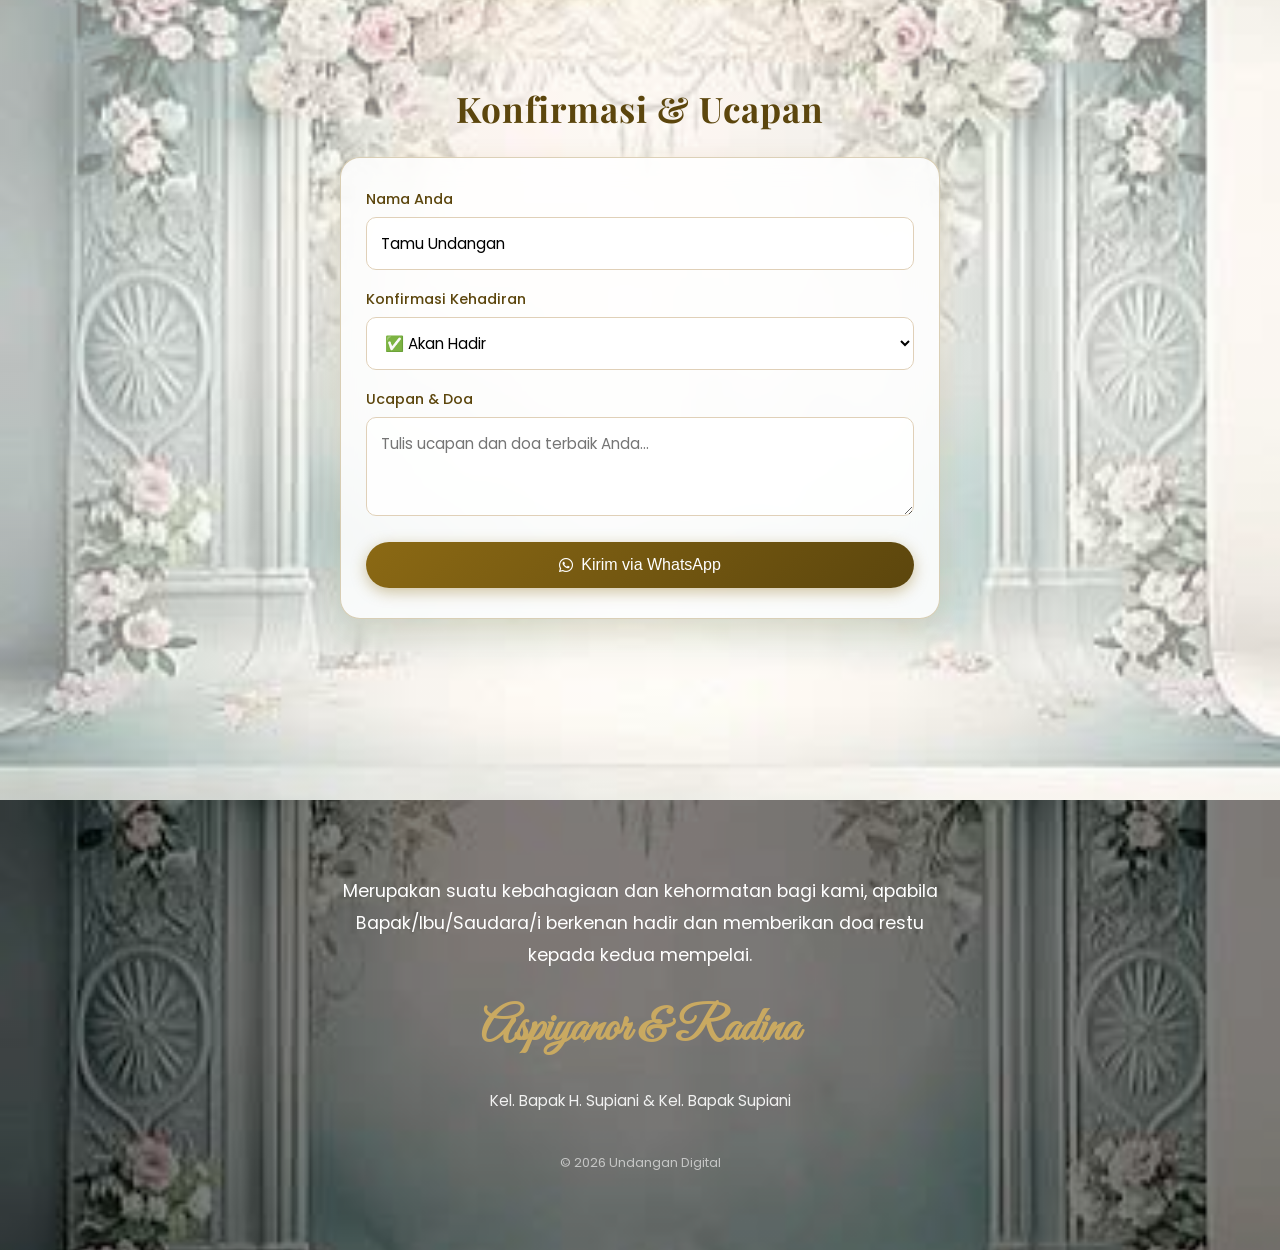
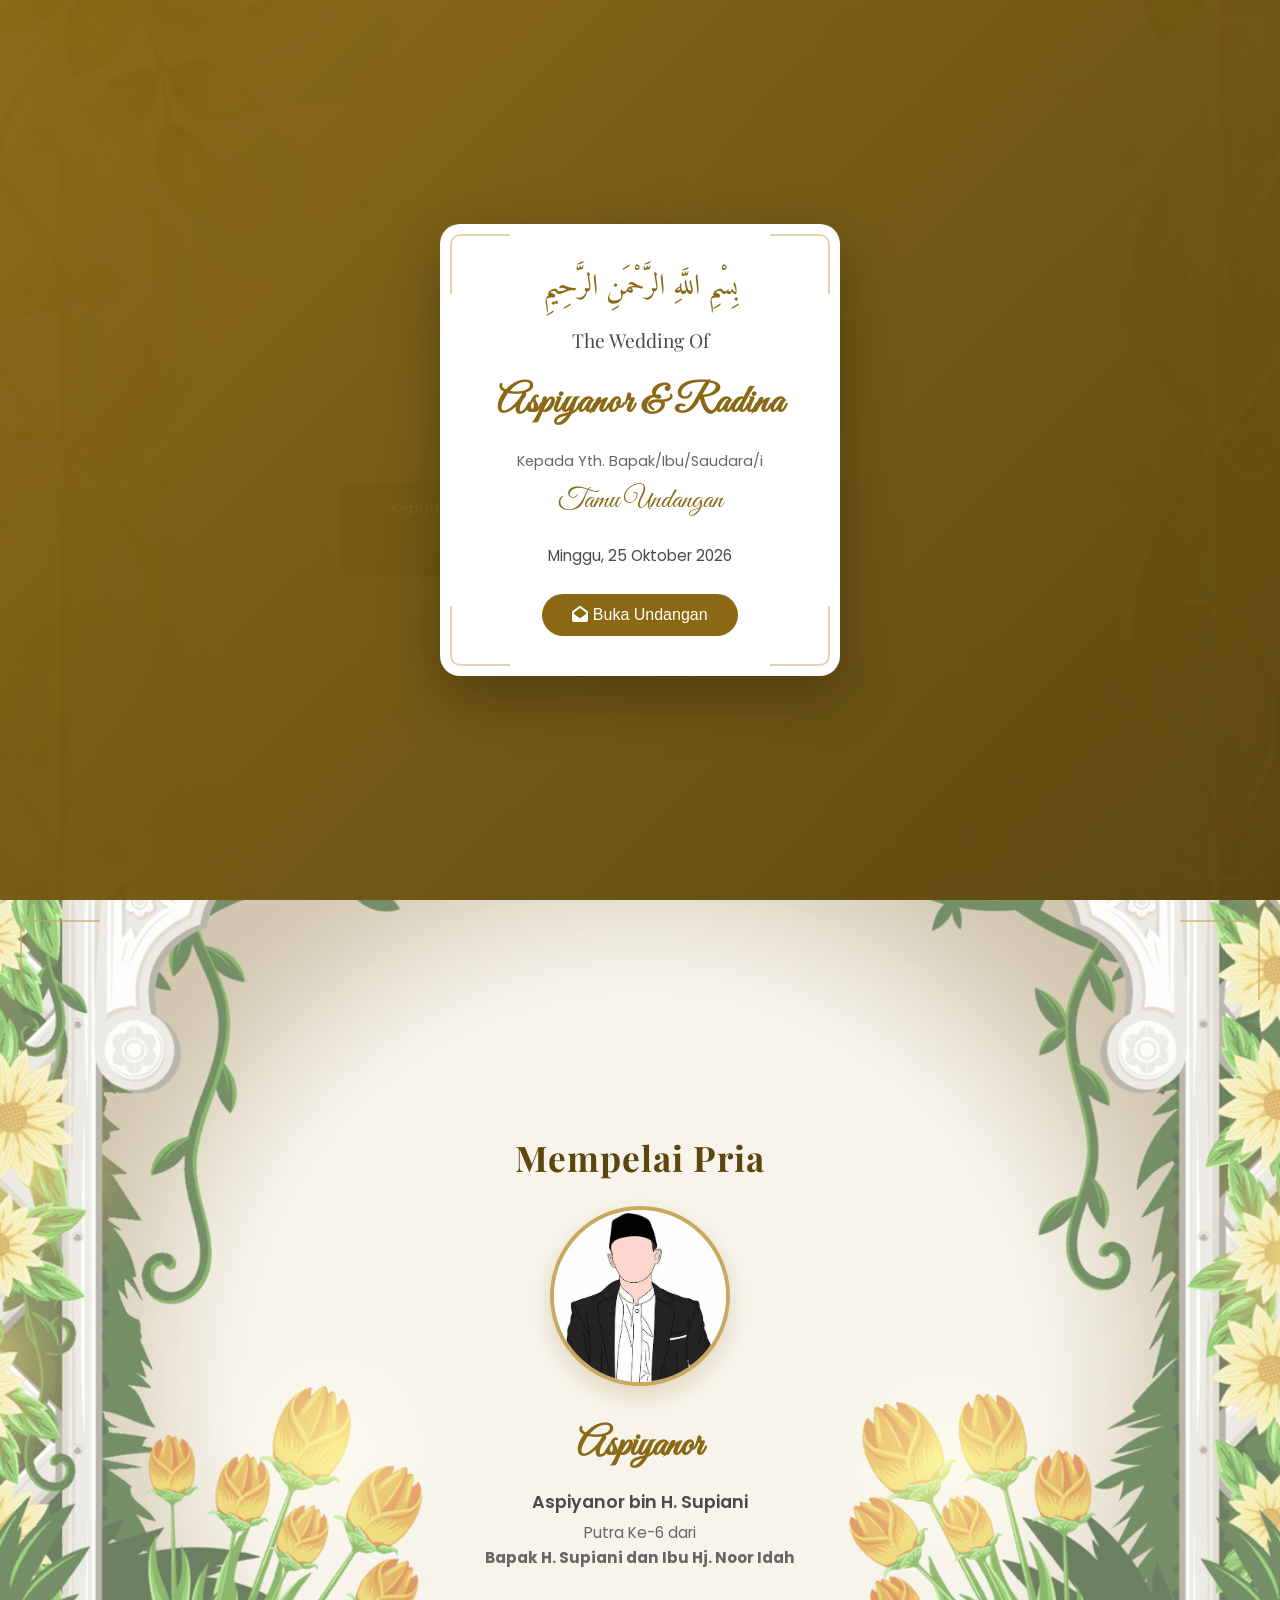
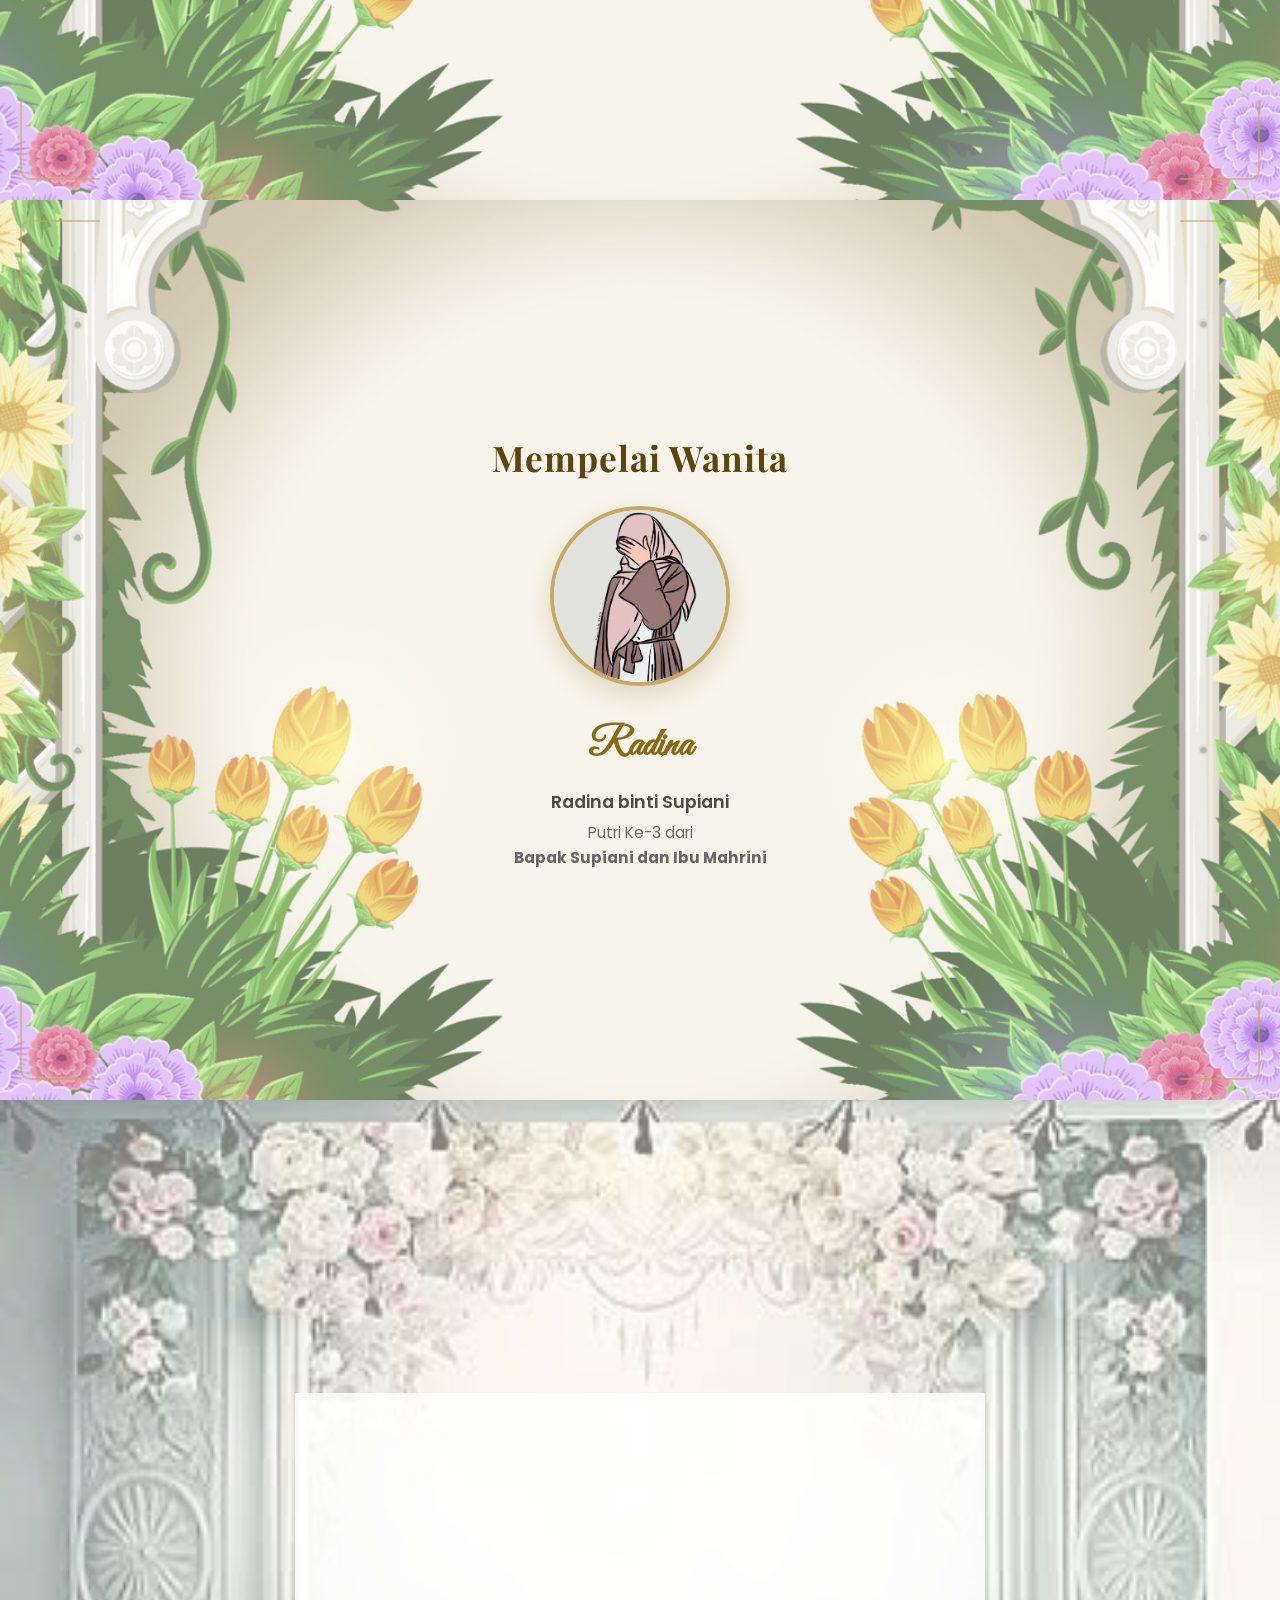
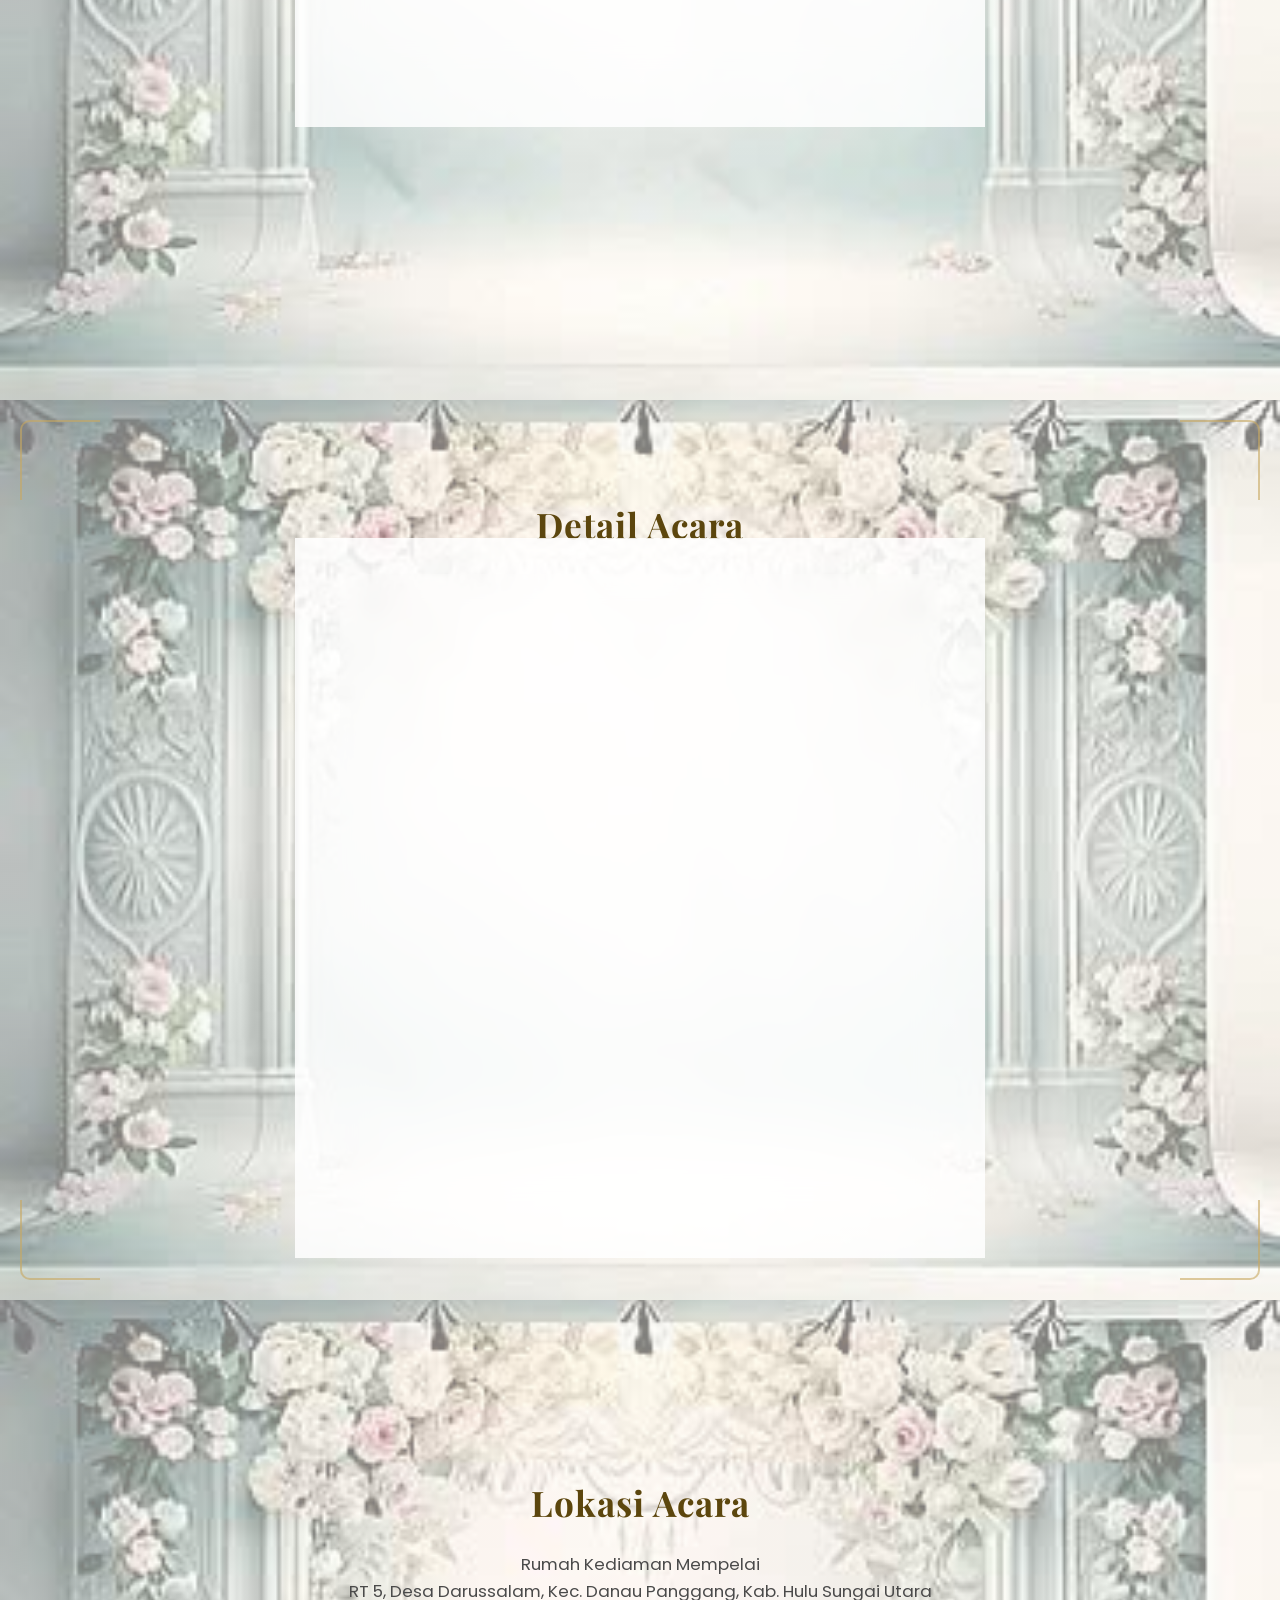
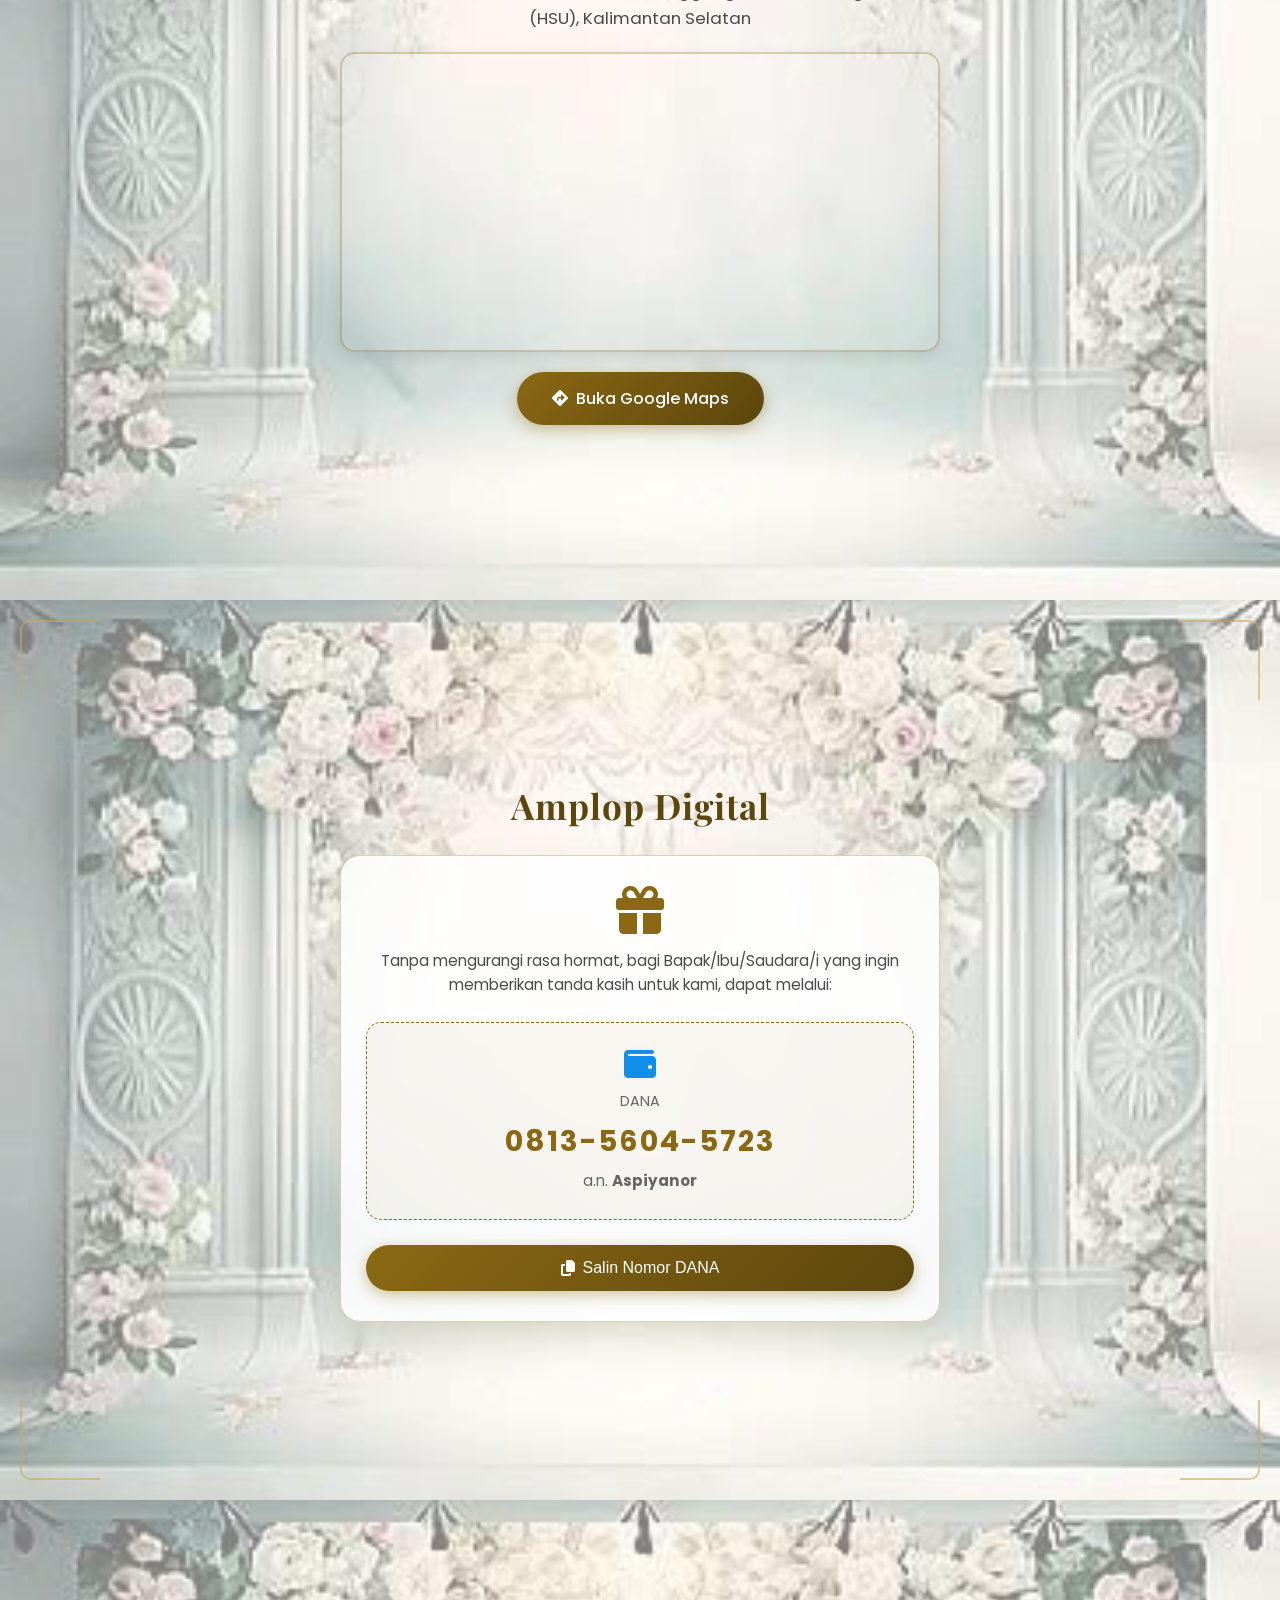
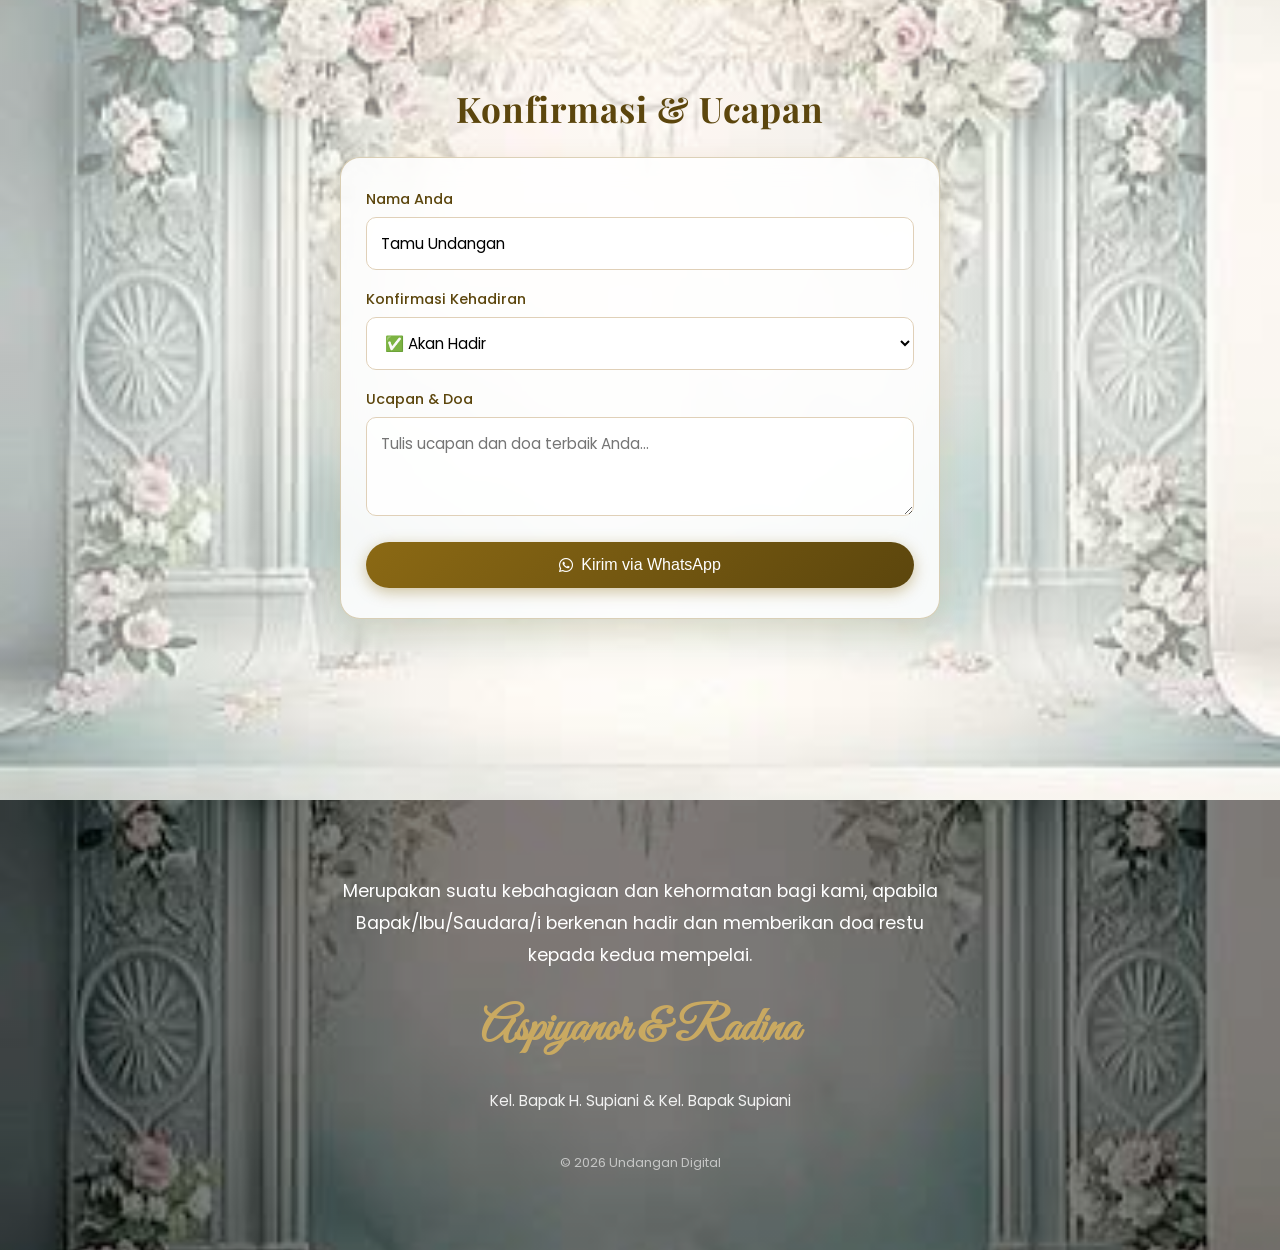
